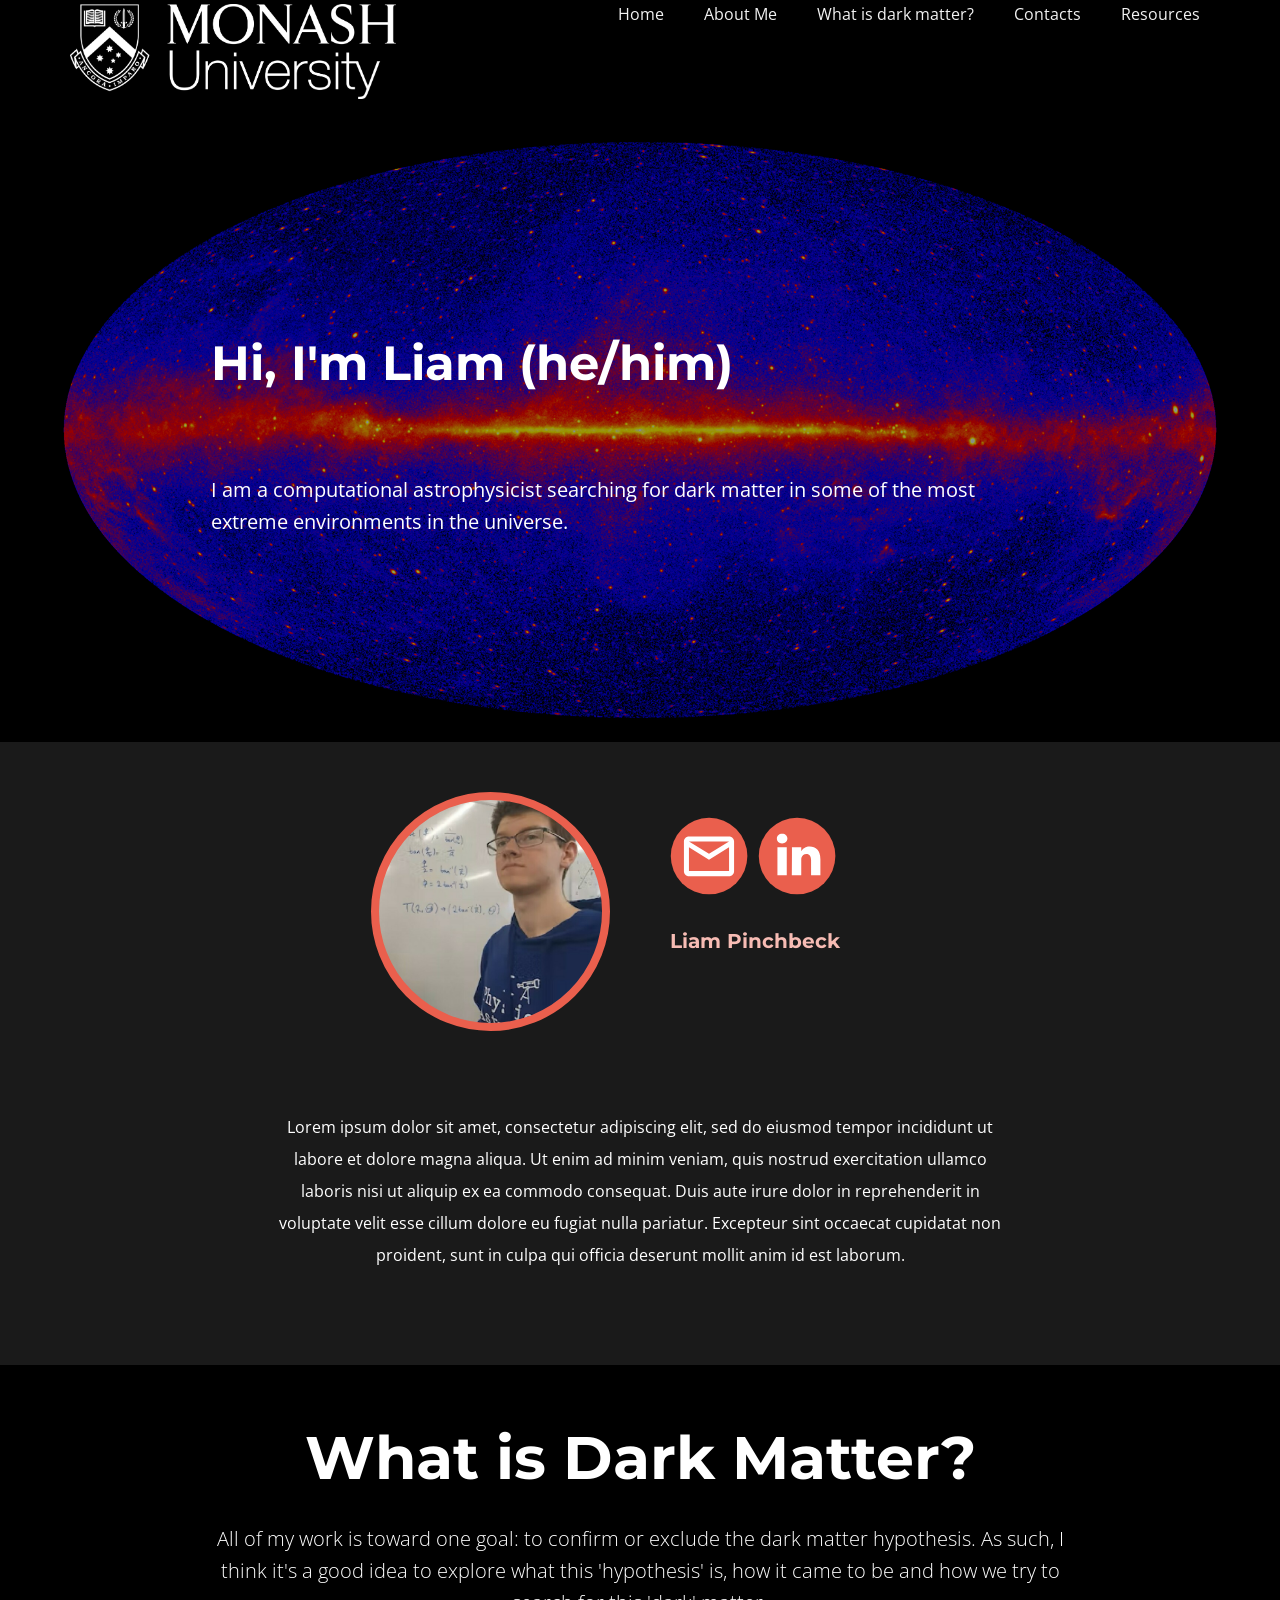
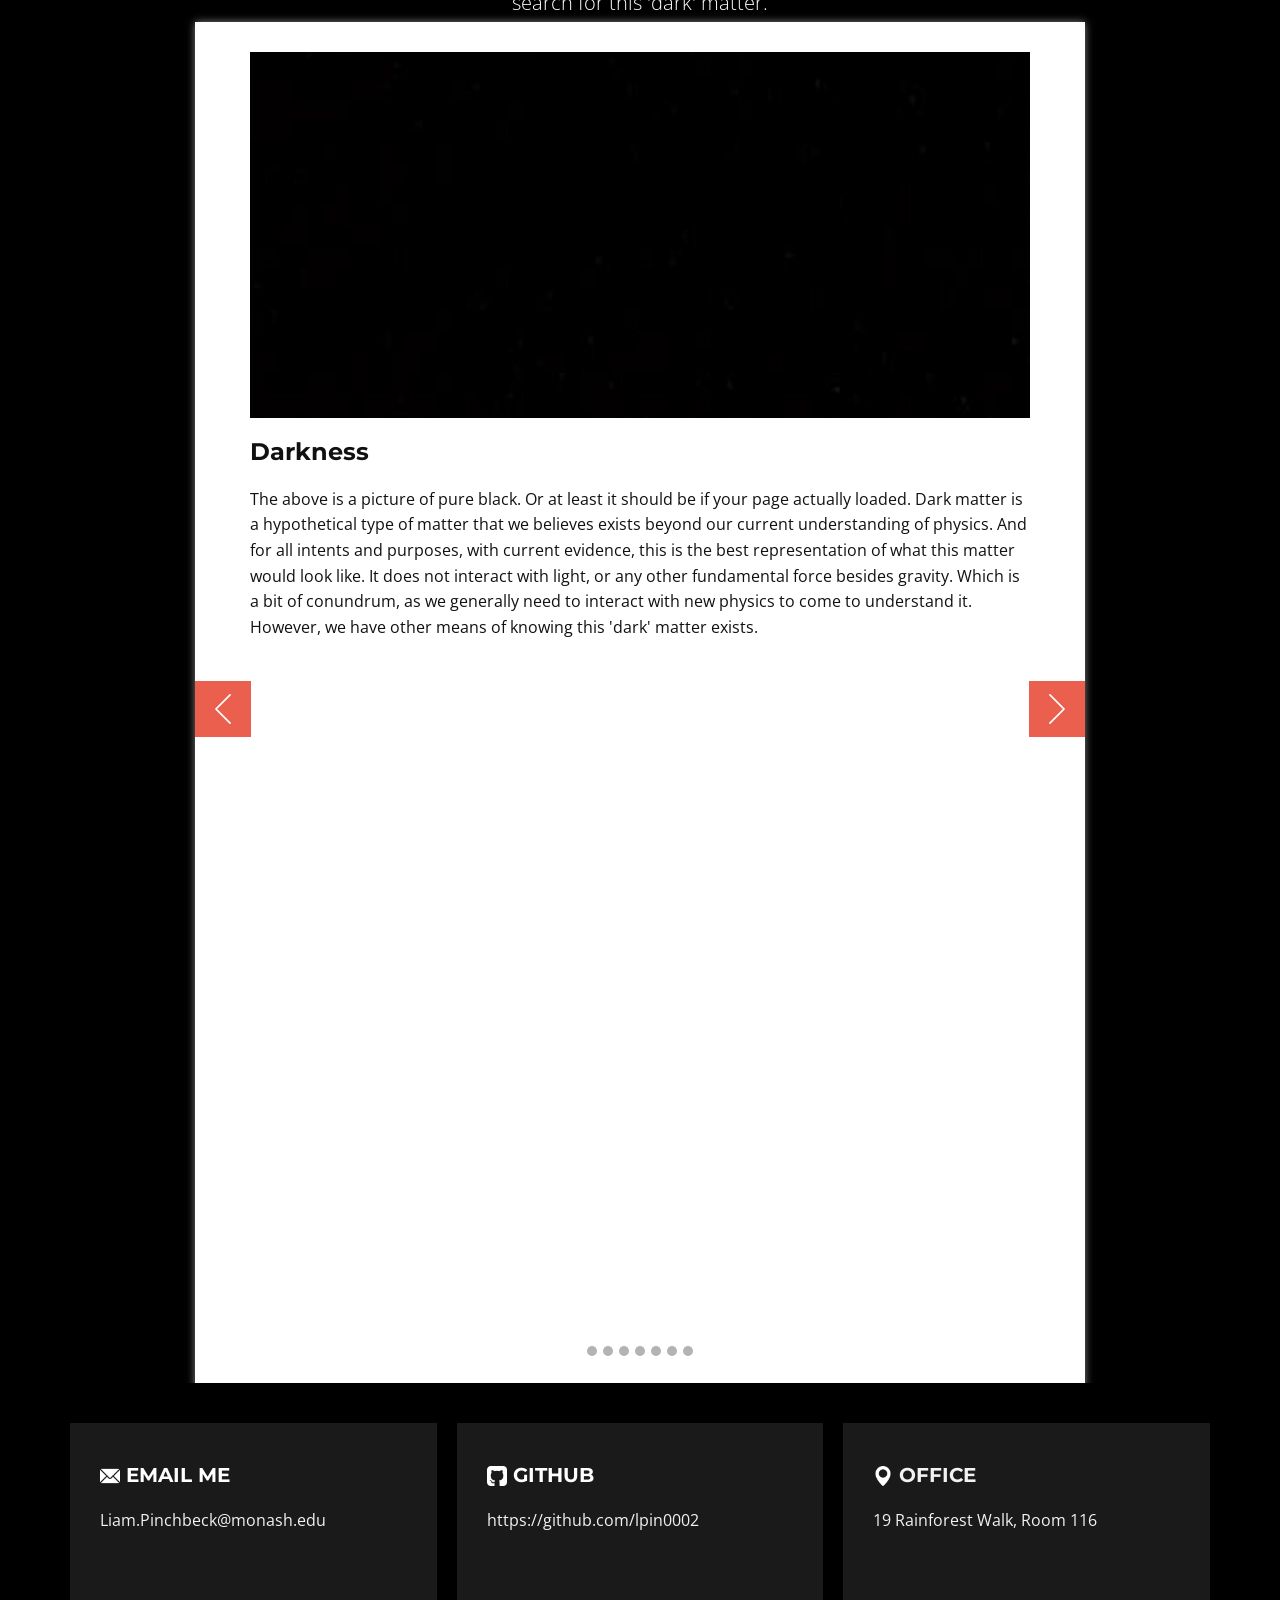
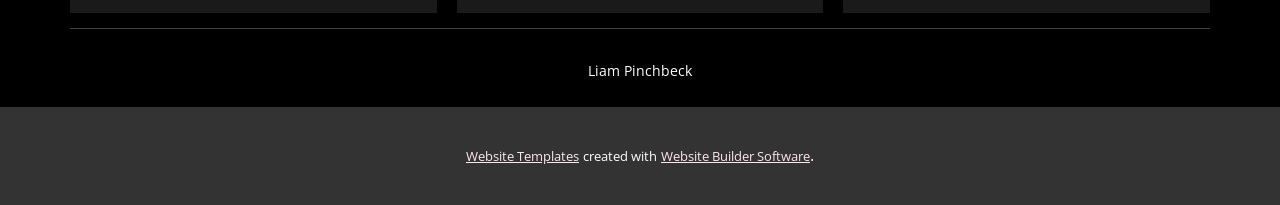
==== index.html @ 044c6318 "Another typo" ====
<!DOCTYPE html>
<html style="font-size: 16px;" lang="en"><head>
    <meta name="viewport" content="width=device-width, initial-scale=1.0">
    <meta charset="utf-8">
    <meta name="keywords" content="Hi, I&amp;apos;m Liam (he/him), What is Dark Matter?">
    <meta name="description" content="Landing page for Liam Pinchbeck's website">
    <title>home 1</title>
    <link rel="stylesheet" href="nicepage.css" media="screen">
<link rel="stylesheet" href="home-1.css" media="screen">
    <script class="u-script" type="text/javascript" src="jquery-1.9.1.min.js" defer=""></script>
    <script class="u-script" type="text/javascript" src="nicepage.js" defer=""></script>
    <meta name="generator" content="Nicepage 6.1.0, nicepage.com">
    <link id="u-theme-google-font" rel="stylesheet" href="https://fonts.googleapis.com/css?family=Montserrat:100,100i,200,200i,300,300i,400,400i,500,500i,600,600i,700,700i,800,800i,900,900i|Open+Sans:300,300i,400,400i,500,500i,600,600i,700,700i,800,800i">
    <link id="u-page-google-font" rel="stylesheet" href="https://fonts.googleapis.com/css?family=Montserrat:100,100i,200,200i,300,300i,400,400i,500,500i,600,600i,700,700i,800,800i,900,900i">
    
    
    
    
    
    
    <script type="application/ld+json">{
		"@context": "http://schema.org",
		"@type": "Organization",
		"name": "",
		"url": "/",
		"logo": "images/_Monash_White2lineYES.png"
}</script>
    <meta name="theme-color" content="#e70f6e">
    <meta property="og:title" content="home 1">
    <meta property="og:description" content="Landing page for Liam Pinchbeck's website">
    <meta property="og:type" content="website">
    <link rel="canonical" href="/">
  <meta data-intl-tel-input-cdn-path="intlTelInput/"></head>
  <body data-home-page="https://website6086346.nicepage.io/home-1.html?version=183bacad-6d4a-5299-cd44-8ba4cb7eb495" data-home-page-title="home 1" data-path-to-root="./" data-include-products="false" class="u-body u-palette-2-base u-xl-mode" data-lang="en"><header class="u-black u-clearfix u-header u-header" id="sec-9f37"><div class="u-clearfix u-sheet u-sheet-1">
        <a href="https://www.monash.edu" class="u-image u-logo u-image-1" data-image-width="4038" data-image-height="1171" title="Monash University" target="_blank">
          <img src="images/_Monash_White2lineYES.png" class="u-logo-image u-logo-image-1">
        </a>
        <nav class="u-menu u-menu-one-level u-offcanvas u-menu-1">
          <div class="menu-collapse" style="font-size: 1rem; letter-spacing: 0px;">
            <a class="u-button-style u-custom-left-right-menu-spacing u-custom-padding-bottom u-custom-top-bottom-menu-spacing u-nav-link u-text-active-palette-1-base u-text-hover-palette-2-base" href="#">
              <svg class="u-svg-link" viewBox="0 0 24 24"><use xlink:href="#menu-hamburger"></use></svg>
              <svg class="u-svg-content" version="1.1" id="menu-hamburger" viewBox="0 0 16 16" x="0px" y="0px" xmlns:xlink="http://www.w3.org/1999/xlink" xmlns="http://www.w3.org/2000/svg"><g><rect y="1" width="16" height="2"></rect><rect y="7" width="16" height="2"></rect><rect y="13" width="16" height="2"></rect>
</g></svg>
            </a>
          </div>
          <div class="u-custom-menu u-nav-container">
            <ul class="u-nav u-spacing-20 u-unstyled u-nav-1"><li class="u-nav-item"><a class="u-border-active-grey-30 u-border-hover-grey-30 u-button-style u-nav-link u-text-active-custom-color-1 u-text-grey-5 u-text-hover-custom-color-1" href="home-1.html" style="padding: 10px;">Home</a>
</li><li class="u-nav-item"><a class="u-border-active-grey-30 u-border-hover-grey-30 u-button-style u-nav-link u-text-active-custom-color-1 u-text-grey-5 u-text-hover-custom-color-1" href="home-1.html#carousel_7910" style="padding: 10px;">About Me</a>
</li><li class="u-nav-item"><a class="u-border-active-grey-30 u-border-hover-grey-30 u-button-style u-nav-link u-text-active-custom-color-1 u-text-grey-5 u-text-hover-custom-color-1" href="home-1.html#carousel_6a9b" style="padding: 10px;">What is dark matter?</a>
</li><li class="u-nav-item"><a class="u-border-active-grey-30 u-border-hover-grey-30 u-button-style u-nav-link u-text-active-custom-color-1 u-text-grey-5 u-text-hover-custom-color-1" href="home-1.html#carousel_6f94" style="padding: 10px;">Contacts</a>
</li><li class="u-nav-item"><a class="u-border-active-grey-30 u-border-hover-grey-30 u-button-style u-nav-link u-text-active-custom-color-1 u-text-grey-5 u-text-hover-custom-color-1" href="Resources.html" style="padding: 10px;">Resources</a>
</li></ul>
          </div>
          <div class="u-custom-menu u-nav-container-collapse">
            <div class="u-black u-container-style u-inner-container-layout u-opacity u-opacity-95 u-sidenav">
              <div class="u-inner-container-layout u-sidenav-overflow">
                <div class="u-menu-close"></div>
                <ul class="u-align-center u-nav u-popupmenu-items u-unstyled u-nav-2"><li class="u-nav-item"><a class="u-button-style u-nav-link" href="home-1.html">Home</a>
</li><li class="u-nav-item"><a class="u-button-style u-nav-link" href="home-1.html#carousel_7910">About Me</a>
</li><li class="u-nav-item"><a class="u-button-style u-nav-link" href="home-1.html#carousel_6a9b">What is dark matter?</a>
</li><li class="u-nav-item"><a class="u-button-style u-nav-link" href="home-1.html#carousel_6f94">Contacts</a>
</li><li class="u-nav-item"><a class="u-button-style u-nav-link" href="Resources.html">Resources</a>
</li></ul>
              </div>
            </div>
            <div class="u-black u-menu-overlay u-opacity u-opacity-70"></div>
          </div>
        </nav>
      </div></header>
    <section class="u-clearfix u-image u-shading u-section-1" id="carousel_a18a" data-image-width="2160" data-image-height="1080">
      <div class="u-clearfix u-sheet u-sheet-1">
        <h1 class="u-align-center u-text u-text-default u-text-1">Hi, I'm Liam (he/him)</h1>
        <p class="u-align-left u-large-text u-text u-text-variant u-text-2">I am a computational astrophysicist searching for dark matter in some of the most extreme environments in the universe. &nbsp;</p>
      </div>
    </section>
    <section class="u-align-center u-clearfix u-grey-90 u-section-2" id="carousel_7910">
      <div class="u-clearfix u-sheet u-sheet-1">
        <div class="data-layout-selected u-clearfix u-layout-wrap u-layout-wrap-1">
          <div class="u-layout">
            <div class="u-layout-row">
              <div class="u-container-style u-layout-cell u-size-30 u-layout-cell-1">
                <div class="u-container-layout u-valign-bottom u-container-layout-1">
                  <div class="u-border-8 u-border-palette-2-base u-expanded-width u-image u-image-circle u-preserve-proportions u-image-1" alt="" data-image-width="600" data-image-height="600">
                    <div class="u-preserve-proportions-child" style="padding-top: 100%;"></div>
                  </div>
                </div>
              </div>
              <div class="u-align-center-sm u-align-center-xs u-container-style u-layout-cell u-size-30 u-layout-cell-2">
                <div class="u-container-layout u-container-layout-2">
                  <div class="u-hover-feature u-social-icons u-spacing-10 u-social-icons-1">
                    <a class="u-social-url" target="_blank" data-type="Email" title="Email" href="mailto:Liam.Pinchbeck@monash.edu"><span class="u-icon u-social-email u-social-icon u-text-palette-2-base u-icon-1"><svg class="u-svg-link" preserveAspectRatio="xMidYMin slice" viewBox="0 0 112 112" style=""><use xlink:href="#svg-3123"></use></svg><svg class="u-svg-content" viewBox="0 0 112 112" x="0" y="0" id="svg-3123"><circle fill="currentColor" cx="56.1" cy="56.1" r="55"></circle><path id="path3864" fill="#FFFFFF" d="M27.2,28h57.6c4,0,7.2,3.2,7.2,7.2l0,0v42.7c0,3.9-3.2,7.2-7.2,7.2l0,0H27.2
	c-4,0-7.2-3.2-7.2-7.2V35.2C20,31.1,23.2,28,27.2,28 M56,52.9l28.8-17.8H27.2L56,52.9 M27.2,77.7h57.6V43.5L56,61.3L27.2,43.5V77.7z
	"></path></svg></span>
                    </a>
                    <a class="u-social-url" target="_blank" data-type="LinkedIn" title="LinkedIn" href="https://www.linkedin.com/in/liam-pinchbeck/?originalSubdomain=au"><span class="u-icon u-social-icon u-social-linkedin u-text-palette-2-base u-icon-2"><svg class="u-svg-link" preserveAspectRatio="xMidYMin slice" viewBox="0 0 112 112" style=""><use xlink:href="#svg-27e9"></use></svg><svg class="u-svg-content" viewBox="0 0 112 112" x="0" y="0" id="svg-27e9"><circle fill="currentColor" cx="56.1" cy="56.1" r="55"></circle><path fill="#FFFFFF" d="M41.3,83.7H27.9V43.4h13.4V83.7z M34.6,37.9L34.6,37.9c-4.6,0-7.5-3.1-7.5-7c0-4,3-7,7.6-7s7.4,3,7.5,7
      C42.2,34.8,39.2,37.9,34.6,37.9z M89.6,83.7H76.2V62.2c0-5.4-1.9-9.1-6.8-9.1c-3.7,0-5.9,2.5-6.9,4.9c-0.4,0.9-0.4,2.1-0.4,3.3v22.5
      H48.7c0,0,0.2-36.5,0-40.3h13.4v5.7c1.8-2.7,5-6.7,12.1-6.7c8.8,0,15.4,5.8,15.4,18.1V83.7z"></path></svg></span>
                    </a>
                  </div>
                  <h6 class="u-custom-font u-font-montserrat u-text u-text-default u-text-1">Liam Pinchbeck</h6>
                </div>
              </div>
            </div>
          </div>
        </div>
        <p class="u-text u-text-2"> Lorem ipsum dolor sit amet, consectetur adipiscing elit, sed do eiusmod tempor incididunt ut labore et dolore magna aliqua. Ut enim ad minim veniam, quis nostrud exercitation ullamco laboris nisi ut aliquip ex ea commodo consequat. Duis aute irure dolor in reprehenderit in voluptate velit esse cillum dolore eu fugiat nulla pariatur. Excepteur sint occaecat cupidatat non proident, sunt in culpa qui officia deserunt mollit anim id est laborum.<br>
        </p>
      </div>
      
    </section>
    <section class="u-align-center u-black u-clearfix u-section-3" id="carousel_6a9b">
      <div class="u-clearfix u-sheet u-sheet-1">
        <h2 class="u-text u-text-1">What is Dark Matter?</h2>
        <p class="u-text u-text-2">All of my work is toward one goal: to confirm or exclude the dark matter hypothesis. As such, I think it's a good idea to explore what this 'hypothesis' is, how it came to be and how we try to search for this 'dark' matter.</p>
        <div class="custom-expanded data-layout-selected u-clearfix u-gutter-30 u-layout-wrap u-layout-wrap-1">
          <div class="u-gutter-0 u-layout">
            <div class="u-layout-row">
              <div class="u-align-left u-container-style u-layout-cell u-size-60 u-layout-cell-1">
                <div class="u-container-layout u-container-layout-1">
                  <div id="carousel-0faf" data-interval="5000" data-u-ride="carousel" class="u-carousel u-expanded-width u-slider u-slider-1">
                    <ol class="u-absolute-hcenter u-carousel-indicators u-carousel-indicators-1">
                      <li data-u-target="#carousel-0faf" class="u-active u-grey-30 u-shape-circle" data-u-slide-to="0" style="width: 10px; height: 10px;"></li>
                      <li data-u-target="#carousel-0faf" class="u-grey-30 u-shape-circle" data-u-slide-to="1" style="width: 10px; height: 10px;"></li>
                      <li data-u-target="#carousel-0faf" class="u-grey-30 u-shape-circle" data-u-slide-to="2" style="width: 10px; height: 10px;"></li>
                      <li data-u-target="#carousel-0faf" class="u-grey-30 u-shape-circle" data-u-slide-to="3" style="width: 10px; height: 10px;"></li>
                      <li data-u-target="#carousel-0faf" class="u-grey-30 u-shape-circle" data-u-slide-to="4" style="width: 10px; height: 10px;"></li>
                      <li data-u-target="#carousel-0faf" class="u-grey-30 u-shape-circle" data-u-slide-to="5" style="width: 10px; height: 10px;"></li>
                      <li data-u-target="#carousel-0faf" class="u-grey-30 u-shape-circle" data-u-slide-to="6" style="width: 10px; height: 10px;"></li>
                    </ol>
                    <div class="u-carousel-inner" role="listbox">
                      <div class="u-active u-carousel-item u-container-style u-slide u-white u-carousel-item-1">
                        <div class="u-container-layout u-valign-top u-container-layout-2">
                          <img class="u-expanded-width u-image u-image-default u-image-1" src="images/960x0.jpg" alt="" data-image-width="960" data-image-height="540">
                          <h4 class="u-text u-text-default u-text-3">Darkness</h4>
                          <p class="u-text u-text-default u-text-4">The above is a picture of pure black. Or at least it should be if your page actually loaded. Dark matter is a hypothetical type of matter that we believes exists beyond our current understanding of physics. And for all intents and purposes, with current evidence, this is the best representation of what this matter would look like. It does not interact with light, or any other fundamental force besides gravity. Which is a bit of conundrum, as we generally need to interact with new physics to come to understand it. However, we have other means of knowing this 'dark' matter exists.</p>
                        </div>
                      </div>
                      <div class="u-align-left u-carousel-item u-container-style u-slide u-white u-carousel-item-2">
                        <div class="u-container-layout u-valign-bottom u-container-layout-3">
                          <img class="u-expanded-width u-image u-image-default u-image-2" src="images/Rotation_curve_of_spiral_galaxy_Messier_33_Triangulum.png" alt="" data-image-width="1920" data-image-height="1080">
                          <h4 class="u-text u-text-5">Strange Paths</h4>
                          <p class="u-text u-text-6">One of the first anomalous observations that lead us to believe in the dark matter hypothesis are those of&nbsp;<i> galaxy rotation curves</i> .&nbsp;<br>
                            <br>This is where you will need to help me out. Grab something like a string and attach it to a ball, rock, or whatever you want with good weight to it. (Alternatively, grab a friend!... literally). What I want you to do is to then start spinning it around. If you try to increase the speed of the thing you are spinning, the more force you have to exert (if you chose the friend option, please don't rip their arms out). Less force less velocity, you get it.&nbsp;<br>
                            <br>Orbits of planets or galaxies are much the same, with a little fine tuning. The more massive a galaxy is for example, the more of a gravitational pull it exerts on the objects surrounding it at certain distances away from its centre. We can then relate this back to the velocities of the objects orbiting.&nbsp;<br>
                            <br>If something is orbiting too slowly, it will fall into the centre, and too fast, it will escape the gravitational pull of the galaxy. Much like if you swung the object you chose to slowly it would simply drop and not spin well, or if you spun it fast enough to snap the connection between it and you (again, if you chose the friend option, this is something you shouldn't do . . . please).&nbsp;<br>
                            <br>We can estimate this force exerted by the galaxy by the light or energy it emits, allowing us to estimate its mass and through Newton's laws, the force exerted on the objects. For more info on this head on over to the Wikipedia page for the Tully-Fisher relation.<br>
                            <br>What is strange is that in many galaxies, or galaxy clusters, such as the M33 galaxy shown above, we see that objects are rotating faster than we would expect. And not only that, the further away you go, the faster they become.<br>
                            <br>This either means: 1. Our theory of gravity is wrong (hard, and complicated) or 2. There is some mass we aren't seeing (can be hard, but debatably simpler). The second option is taken as the first piece of evidence that lead to us down this dark matter rabbit hole.
                          </p>
                        </div>
                      </div>
                      <div class="u-align-left u-carousel-item u-container-style u-slide u-white u-carousel-item-3">
                        <div class="u-container-layout u-valign-top u-container-layout-4">
                          <img class="u-expanded-width u-image u-image-default u-image-3" src="images/The_Bullet_Cluster.jpg" alt="" data-image-width="3000" data-image-height="2168">
                          <h4 class="u-text u-text-7">Guns and Gravity</h4>
                          <p class="u-large-text u-text u-text-default u-text-variant u-text-8">Lorem ipsum dolor sit amet, consectetur adipiscing elit, sed do eiusmod tempor incididunt ut labore et dolore magna.</p>
                        </div>
                      </div>
                      <div class="u-align-left u-carousel-item u-container-style u-slide u-white u-carousel-item-4">
                        <div class="u-container-layout u-valign-top u-container-layout-5">
                          <img class="u-expanded-width u-image u-image-default u-image-4" src="images/Electromagnetic-Spectrum-1024x683.png" alt="" data-image-width="1024" data-image-height="683">
                          <h4 class="u-text u-text-9">Lights, cameras, active galactic nuclei</h4>
                          <p class="u-large-text u-text u-text-default u-text-variant u-text-10">Lorem ipsum dolor sit amet, consectetur adipiscing elit, sed do eiusmod tempor incididunt ut labore et dolore magna.</p>
                        </div>
                      </div>
                      <div class="u-carousel-item u-container-style u-slide u-white">
                        <div class="u-container-layout u-container-layout-6">
                          <img class="u-expanded-width u-image u-image-default u-image-5" src="images/ScreenShot2021-02-03at11.18.39PM.png" alt="" data-image-width="421" data-image-height="222">
                          <h4 class="u-text u-text-11">The time for coming together and exploding</h4>
                        </div>
                      </div>
                      <div class="u-carousel-item u-container-style u-slide u-white u-carousel-item-6">
                        <div class="u-container-layout u-container-layout-7">
                          <img class="custom-expanded u-image u-image-6" src="images/maxresdefault.jpg" data-image-width="1280" data-image-height="720">
                          <img class="u-image u-image-default u-image-7" src="images/Cherenkov-radiation.jpg" alt="" data-image-width="1024" data-image-height="795">
                          <h4 class="u-text u-text-12">Nuclear reactors and phony actors</h4>
                        </div>
                      </div>
                      <div class="u-carousel-item u-container-style u-slide u-white u-carousel-item-7">
                        <div class="u-container-layout u-container-layout-8">
                          <img class="u-expanded-width u-image u-image-default u-image-8" src="images/Fermi_144-month_Fermi_all-sky_hammer_2160x1080.png" alt="" data-image-width="2160" data-image-height="1080">
                          <h4 class="u-text u-text-13"> Decoding the Cosmic Light Show</h4>
                        </div>
                      </div>
                    </div>
                    <a class="u-absolute-vcenter u-carousel-control u-carousel-control-prev u-palette-2-base u-spacing-13 u-text-body-alt-color u-text-hover-white u-carousel-control-1" href="#carousel-0faf" role="button" data-u-slide="prev">
                      <span aria-hidden="true">
                        <svg viewBox="0 0 477.175 477.175"><path d="M145.188,238.575l215.5-215.5c5.3-5.3,5.3-13.8,0-19.1s-13.8-5.3-19.1,0l-225.1,225.1c-5.3,5.3-5.3,13.8,0,19.1l225.1,225
		c2.6,2.6,6.1,4,9.5,4s6.9-1.3,9.5-4c5.3-5.3,5.3-13.8,0-19.1L145.188,238.575z"></path></svg>
                      </span>
                      <span class="sr-only">
                        <svg viewBox="0 0 477.175 477.175"><path d="M145.188,238.575l215.5-215.5c5.3-5.3,5.3-13.8,0-19.1s-13.8-5.3-19.1,0l-225.1,225.1c-5.3,5.3-5.3,13.8,0,19.1l225.1,225
		c2.6,2.6,6.1,4,9.5,4s6.9-1.3,9.5-4c5.3-5.3,5.3-13.8,0-19.1L145.188,238.575z"></path></svg>
                      </span>
                    </a>
                    <a class="u-absolute-vcenter u-carousel-control u-carousel-control-next u-palette-2-base u-spacing-13 u-text-body-alt-color u-text-hover-white u-carousel-control-2" href="#carousel-0faf" role="button" data-u-slide="next">
                      <span aria-hidden="true">
                        <svg viewBox="0 0 477.175 477.175"><path d="M360.731,229.075l-225.1-225.1c-5.3-5.3-13.8-5.3-19.1,0s-5.3,13.8,0,19.1l215.5,215.5l-215.5,215.5
		c-5.3,5.3-5.3,13.8,0,19.1c2.6,2.6,6.1,4,9.5,4c3.4,0,6.9-1.3,9.5-4l225.1-225.1C365.931,242.875,365.931,234.275,360.731,229.075z"></path></svg>
                      </span>
                      <span class="sr-only">
                        <svg viewBox="0 0 477.175 477.175"><path d="M360.731,229.075l-225.1-225.1c-5.3-5.3-13.8-5.3-19.1,0s-5.3,13.8,0,19.1l215.5,215.5l-215.5,215.5
		c-5.3,5.3-5.3,13.8,0,19.1c2.6,2.6,6.1,4,9.5,4c3.4,0,6.9-1.3,9.5-4l225.1-225.1C365.931,242.875,365.931,234.275,360.731,229.075z"></path></svg>
                      </span>
                    </a>
                  </div>
                </div>
              </div>
            </div>
          </div>
        </div>
        <p class="u-text u-text-14">Images by <a href="https://www.freepik.com/photos/man" class="u-border-1 u-border-no-left u-border-no-right u-border-no-top u-border-white u-btn u-button-style u-none u-text-body-alt-color u-btn-1" target="_blank">Freepik</a>
        </p>
      </div>
    </section>
    <section class="u-black u-clearfix u-section-4" id="carousel_1f3b">
      <div class="u-list u-list-1">
        <div class="u-repeater u-repeater-1">
          <div class="u-align-left u-container-style u-grey-90 u-list-item u-repeater-item u-shape-rectangle u-list-item-1">
            <div class="u-container-layout u-similar-container u-container-layout-1">
              <h5 class="u-text u-text-1">
                <a class="u-active-none u-border-none u-btn u-button-link u-button-style u-hover-none u-none u-text-active-custom-color-2 u-text-hover-palette-2-base u-text-white u-btn-1" data-href="mailto:Liam.Pinchbeck@monash.edu"><span class="u-file-icon u-icon u-text-white"><img src="images/542689-de5251b7.png" alt=""></span>&nbsp;Email me
                </a>
              </h5>
              <p class="u-text u-text-grey-5 u-text-2">
                <a class="u-active-none u-border-none u-btn u-button-link u-button-style u-hover-none u-none u-text-active-custom-color-2 u-text-grey-5 u-text-hover-palette-2-base u-btn-2" data-href="mailto:Liam.Pinchbeck@monash.edu">Liam.Pinchbeck@monash.edu</a>
              </p>
            </div>
          </div>
          <div class="u-align-left u-container-style u-grey-90 u-list-item u-repeater-item u-shape-rectangle u-list-item-2">
            <div class="u-container-layout u-similar-container u-container-layout-2">
              <h5 class="u-text u-text-3">
                <a class="u-active-none u-border-none u-btn u-button-link u-button-style u-hover-none u-none u-text-active-custom-color-2 u-text-body-alt-color u-text-hover-palette-2-base u-btn-3" data-href="https://nicepage.com"><span class="u-file-icon u-icon u-text-white"><img src="images/25657-b94a0213.png" alt=""></span>&nbsp;GitHub
                </a>
              </h5>
              <p class="u-text u-text-grey-5 u-text-4">
                <a class="u-active-none u-border-none u-btn u-button-link u-button-style u-hover-none u-none u-text-active-custom-color-2 u-text-grey-5 u-text-hover-palette-2-base u-btn-4" data-href="https://github.com/lpin0002" data-target="_blank"> https://github.com/lpin0002</a>
              </p>
            </div>
          </div>
          <div class="u-align-left u-container-style u-grey-90 u-list-item u-repeater-item u-shape-rectangle u-list-item-3">
            <div class="u-container-layout u-similar-container u-container-layout-3">
              <h5 class="u-text u-text-5">
                <a class="u-active-none u-border-none u-btn u-button-link u-button-style u-hover-none u-none u-text-active-custom-color-2 u-text-grey-5 u-text-hover-palette-2-base u-btn-5" data-href="19 Rainforest Walk, Clayton VIC 3168" data-target="_blank"><span class="u-file-icon u-icon u-text-white"><img src="images/3179068-1a68b34a.png" alt=""></span>&nbsp;Office
                </a>
              </h5>
              <p class="u-text u-text-grey-5 u-text-6">
                <a class="u-active-none u-border-none u-btn u-button-link u-button-style u-hover-none u-none u-text-active-custom-color-2 u-text-grey-5 u-text-hover-palette-2-base u-btn-6" href="19 Rainforest Walk, Clayton VIC 3168" target="_blank">19 Rainforest Walk, Room 116</a>
              </p>
            </div>
          </div>
        </div>
      </div>
    </section>
    
    
    
    <footer class="u-black u-clearfix u-footer" id="sec-69dc"><div class="u-clearfix u-sheet u-sheet-1">
        <div class="u-align-left u-border-1 u-border-white u-expanded-width u-line u-line-horizontal u-opacity u-opacity-25 u-line-1"></div>
        <p class="u-align-center u-small-text u-text u-text-variant u-text-1">Liam Pinchbeck</p>
      </div></footer>
    <section class="u-backlink u-clearfix u-grey-80">
      <a class="u-link" href="https://nicepage.com/website-templates" target="_blank">
        <span>Website Templates</span>
      </a>
      <p class="u-text">
        <span>created with</span>
      </p>
      <a class="u-link" href="" target="_blank">
        <span>Website Builder Software</span>
      </a>. 
    </section><span style="height: 64px; width: 64px; margin-left: 0px; margin-right: auto; margin-top: 0px; background-image: none; right: 20px; bottom: 20px; padding: 15px;" class="u-back-to-top u-icon u-icon-circle u-opacity u-opacity-85 u-spacing-15 u-white" data-href="#">
        <svg class="u-svg-link" preserveAspectRatio="xMidYMin slice" viewBox="0 0 551.13 551.13"><use xmlns:xlink="http://www.w3.org/1999/xlink" xlink:href="#svg-1d98"></use></svg>
        <svg class="u-svg-content" enable-background="new 0 0 551.13 551.13" viewBox="0 0 551.13 551.13" xmlns="http://www.w3.org/2000/svg" id="svg-1d98"><path d="m275.565 189.451 223.897 223.897h51.668l-275.565-275.565-275.565 275.565h51.668z"></path></svg>
    </span>
  
</body></html>
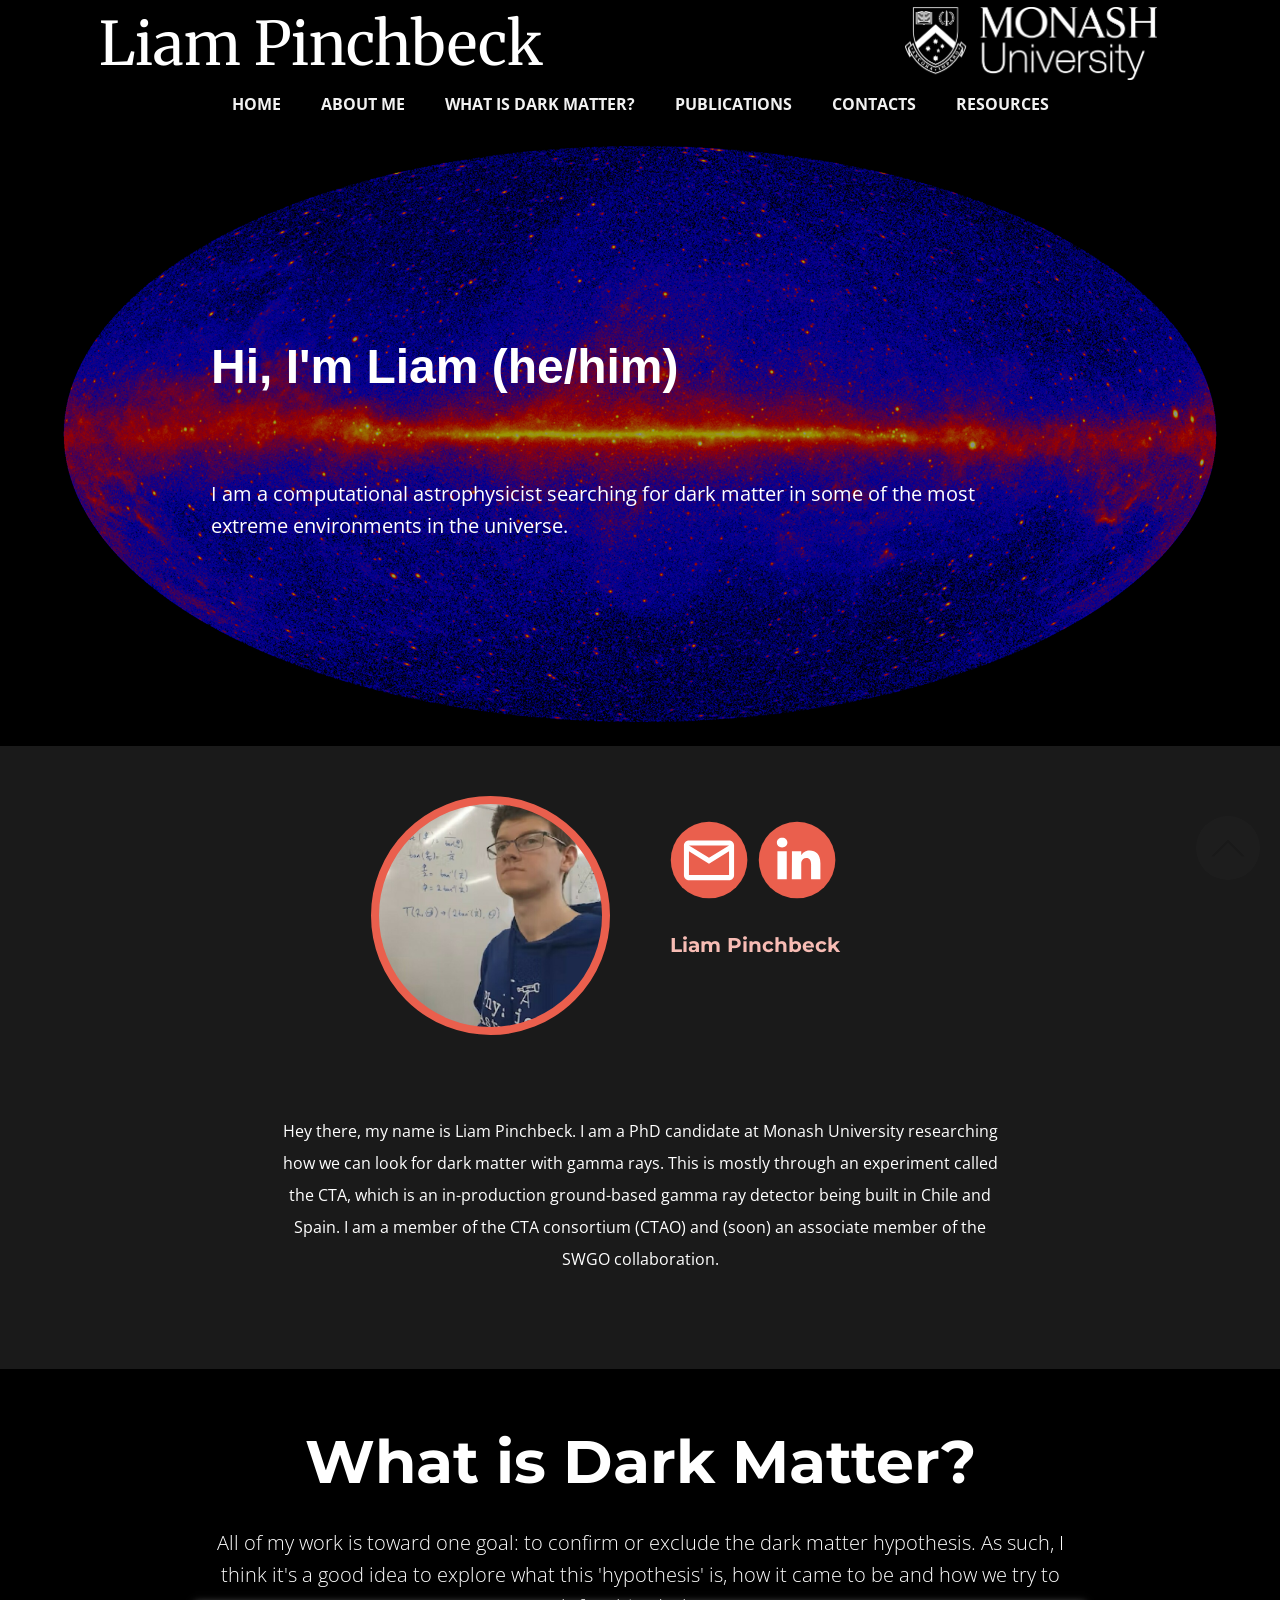
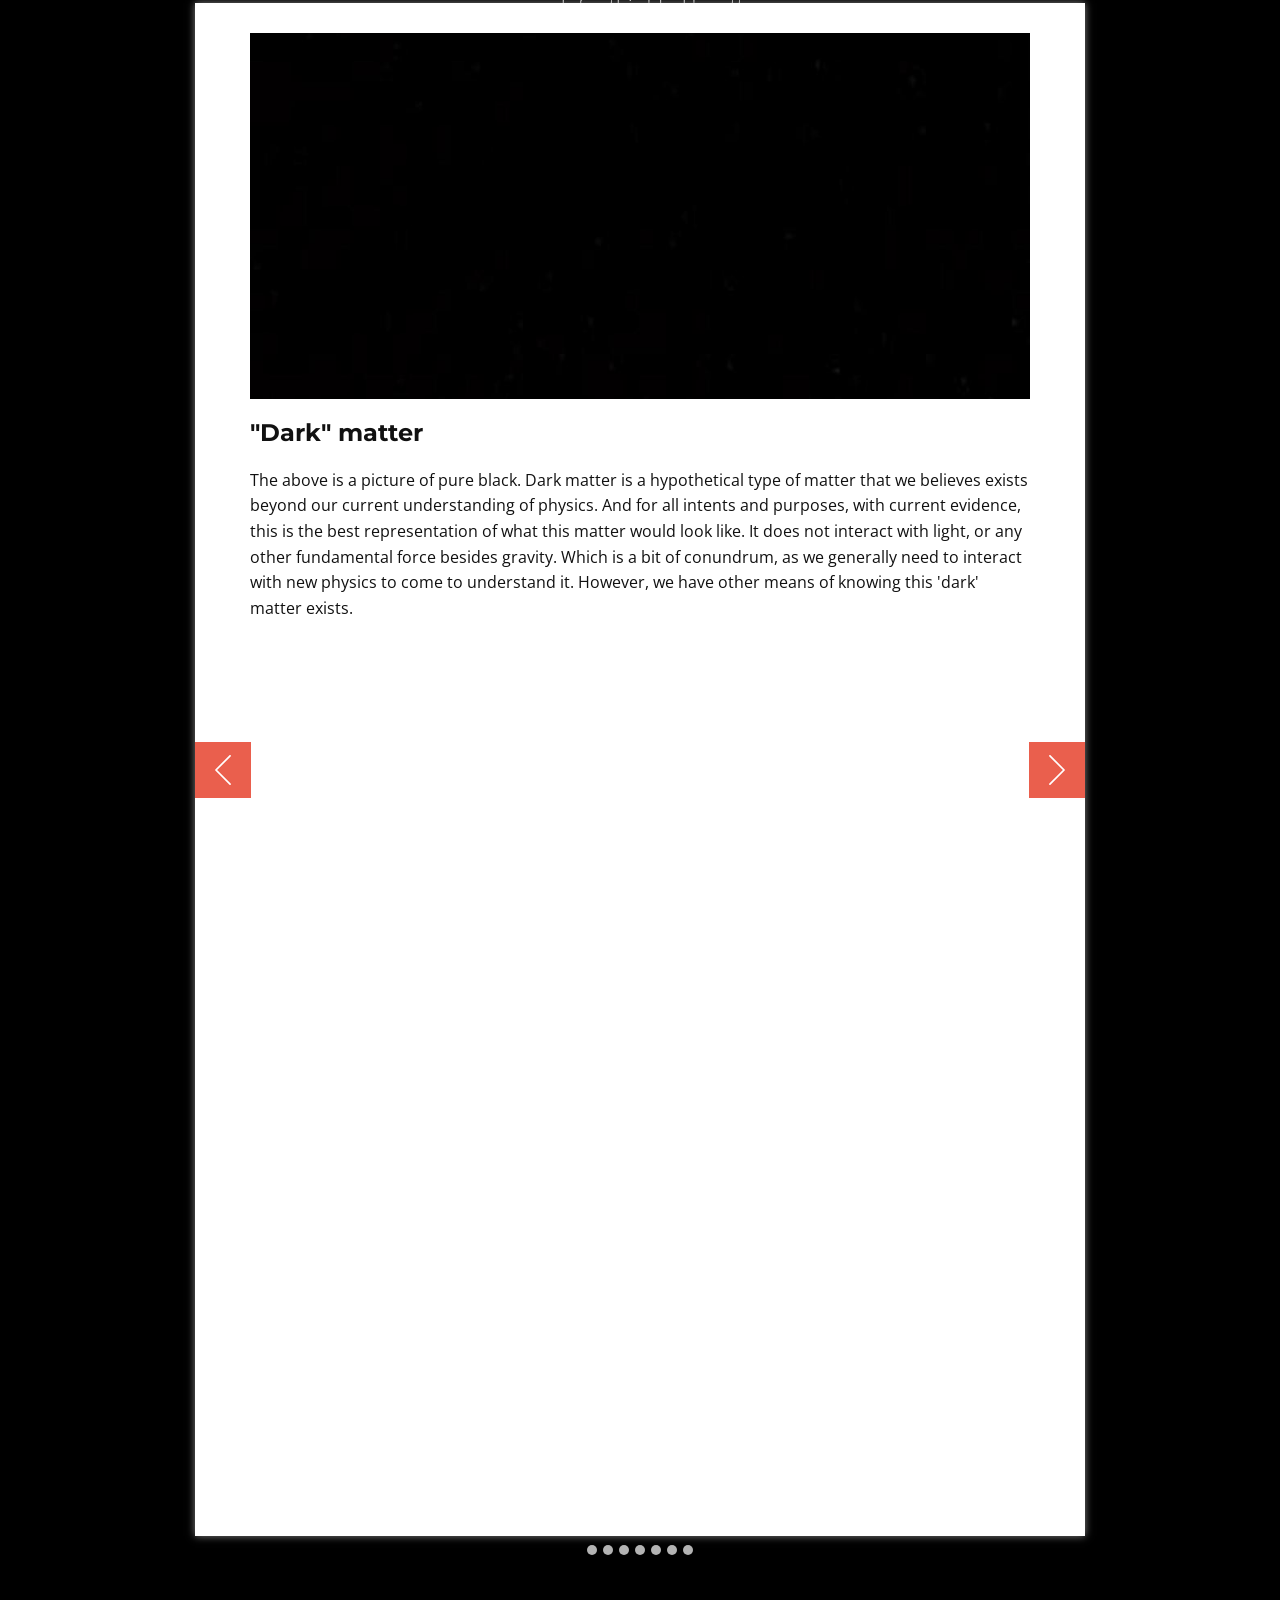
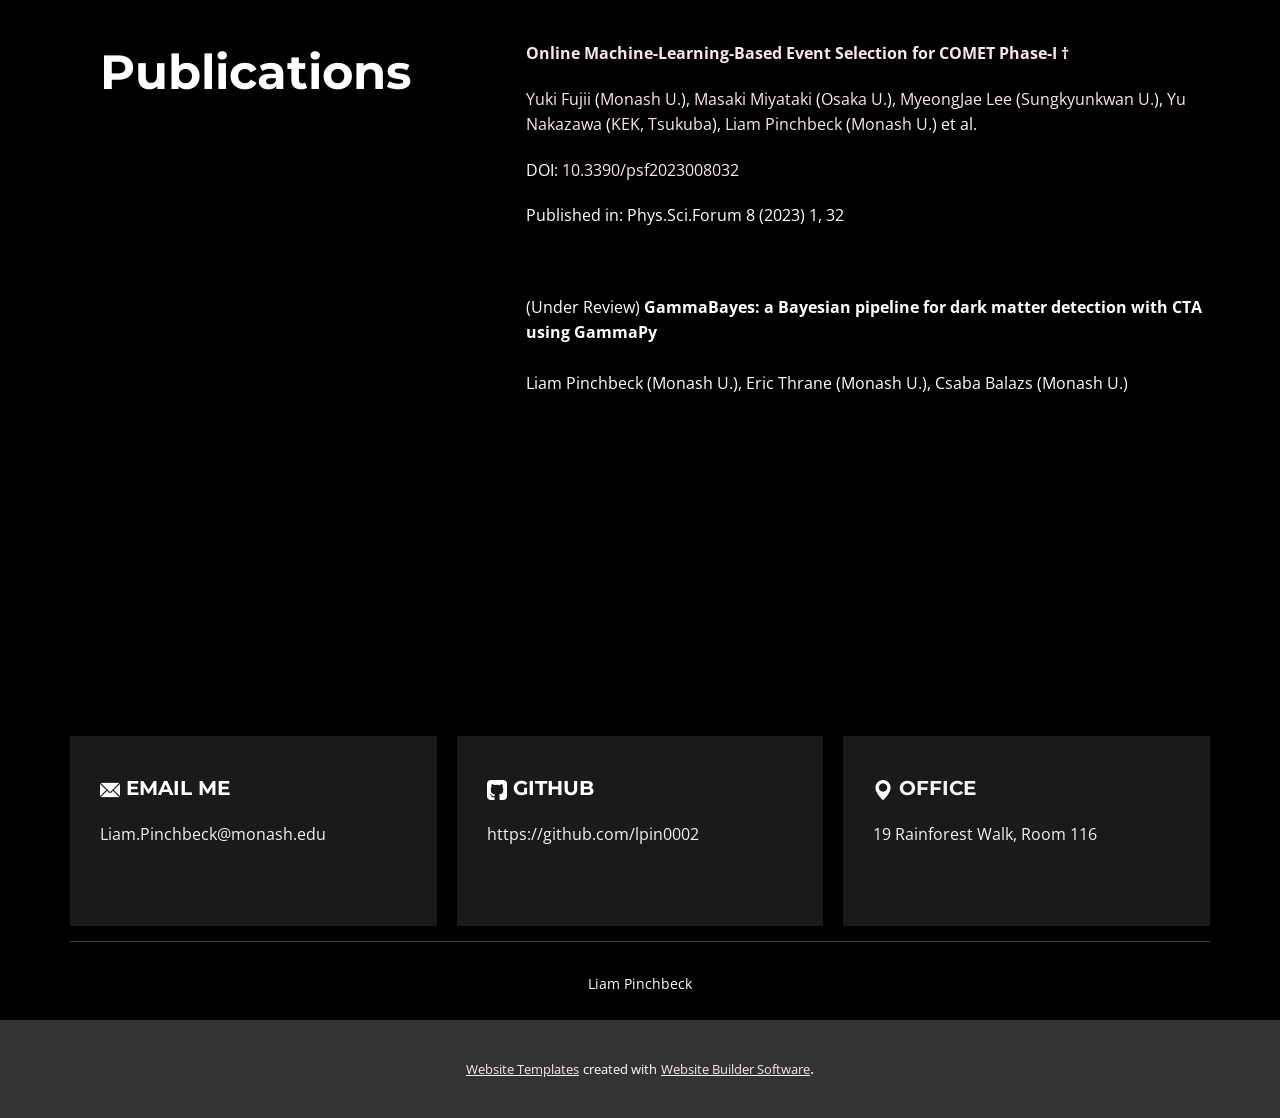
==== commit cc96daac: "Updated about section and added some text to the DM slides" ====
--- a/index.html
+++ b/index.html
@@ -9,9 +9,10 @@
 <link rel="stylesheet" href="home-1.css" media="screen">
     <script class="u-script" type="text/javascript" src="jquery-1.9.1.min.js" defer=""></script>
     <script class="u-script" type="text/javascript" src="nicepage.js" defer=""></script>
-    <meta name="generator" content="Nicepage 6.1.0, nicepage.com">
+    <meta name="generator" content="Nicepage 6.1.4, nicepage.com">
     <link id="u-theme-google-font" rel="stylesheet" href="https://fonts.googleapis.com/css?family=Montserrat:100,100i,200,200i,300,300i,400,400i,500,500i,600,600i,700,700i,800,800i,900,900i|Open+Sans:300,300i,400,400i,500,500i,600,600i,700,700i,800,800i">
-    <link id="u-page-google-font" rel="stylesheet" href="https://fonts.googleapis.com/css?family=Montserrat:100,100i,200,200i,300,300i,400,400i,500,500i,600,600i,700,700i,800,800i,900,900i">
+    <link id="u-page-google-font" rel="stylesheet" href="https://fonts.googleapis.com/css?family=Montserrat:100,100i,200,200i,300,300i,400,400i,500,500i,600,600i,700,700i,800,800i,900,900i|Merriweather:300,300i,400,400i,700,700i,900,900i">
+    
     
     
     
@@ -22,8 +23,7 @@
 		"@context": "http://schema.org",
 		"@type": "Organization",
 		"name": "",
-		"url": "/",
-		"logo": "images/_Monash_White2lineYES.png"
+		"url": "/"
 }</script>
     <meta name="theme-color" content="#e70f6e">
     <meta property="og:title" content="home 1">
@@ -31,45 +31,64 @@
     <meta property="og:type" content="website">
     <link rel="canonical" href="/">
   <meta data-intl-tel-input-cdn-path="intlTelInput/"></head>
-  <body data-home-page="https://website6086346.nicepage.io/home-1.html?version=183bacad-6d4a-5299-cd44-8ba4cb7eb495" data-home-page-title="home 1" data-path-to-root="./" data-include-products="false" class="u-body u-palette-2-base u-xl-mode" data-lang="en"><header class="u-black u-clearfix u-header u-header" id="sec-9f37"><div class="u-clearfix u-sheet u-sheet-1">
-        <a href="https://www.monash.edu" class="u-image u-logo u-image-1" data-image-width="4038" data-image-height="1171" title="Monash University" target="_blank">
-          <img src="images/_Monash_White2lineYES.png" class="u-logo-image u-logo-image-1">
-        </a>
-        <nav class="u-menu u-menu-one-level u-offcanvas u-menu-1">
-          <div class="menu-collapse" style="font-size: 1rem; letter-spacing: 0px;">
-            <a class="u-button-style u-custom-left-right-menu-spacing u-custom-padding-bottom u-custom-top-bottom-menu-spacing u-nav-link u-text-active-palette-1-base u-text-hover-palette-2-base" href="#">
-              <svg class="u-svg-link" viewBox="0 0 24 24"><use xlink:href="#menu-hamburger"></use></svg>
-              <svg class="u-svg-content" version="1.1" id="menu-hamburger" viewBox="0 0 16 16" x="0px" y="0px" xmlns:xlink="http://www.w3.org/1999/xlink" xmlns="http://www.w3.org/2000/svg"><g><rect y="1" width="16" height="2"></rect><rect y="7" width="16" height="2"></rect><rect y="13" width="16" height="2"></rect>
+  <body data-home-page="https://website6086346.nicepage.io/home-1.html?version=62395bbb-c1e2-9125-f0d6-9815f93045e1" data-home-page-title="home 1" data-path-to-root="./" data-include-products="false" class="u-body u-palette-2-base u-xl-mode" data-lang="en"><header class=" u-clearfix u-header u-section-row-container" id="sec-9f37"><div class="u-section-rows">
+        <div class="u-black u-section-row u-section-row-1" id="sec-71fa">
+          <div class="u-clearfix u-sheet u-sheet-1">
+            <img class="u-image u-image-contain u-image-default u-image-1" src="images/_Monash_White2lineYES.png" alt="" data-image-width="4038" data-image-height="1171">
+            <p class="u-custom-font u-font-merriweather u-text u-text-1">Liam Pinchbeck</p>
+          </div>
+          
+          
+          
+          
+          
+        </div>
+        <div class="u-black u-section-row u-section-row-2" id="sec-13b1">
+          <div class="u-clearfix u-sheet u-sheet-2">
+            <nav class="u-menu u-menu-one-level u-offcanvas u-menu-1">
+              <div class="menu-collapse" style="font-size: 1rem; letter-spacing: 0px; font-weight: 700; text-transform: uppercase;">
+                <a class="u-button-style u-custom-active-border-color u-custom-border u-custom-border-color u-custom-borders u-custom-hover-border-color u-custom-left-right-menu-spacing u-custom-text-active-color u-custom-text-color u-custom-text-hover-color u-custom-top-bottom-menu-spacing u-nav-link" href="#">
+                  <svg class="u-svg-link" viewBox="0 0 24 24"><use xlink:href="#menu-hamburger"></use></svg>
+                  <svg class="u-svg-content" version="1.1" id="menu-hamburger" viewBox="0 0 16 16" x="0px" y="0px" xmlns:xlink="http://www.w3.org/1999/xlink" xmlns="http://www.w3.org/2000/svg"><g><rect y="1" width="16" height="2"></rect><rect y="7" width="16" height="2"></rect><rect y="13" width="16" height="2"></rect>
 </g></svg>
-            </a>
-          </div>
-          <div class="u-custom-menu u-nav-container">
-            <ul class="u-nav u-spacing-20 u-unstyled u-nav-1"><li class="u-nav-item"><a class="u-border-active-grey-30 u-border-hover-grey-30 u-button-style u-nav-link u-text-active-custom-color-1 u-text-grey-5 u-text-hover-custom-color-1" href="home-1.html" style="padding: 10px;">Home</a>
+                </a>
+              </div>
+              <div class="u-custom-menu u-nav-container">
+                <ul class="u-nav u-spacing-20 u-unstyled u-nav-1"><li class="u-nav-item"><a class="u-border-active-grey-30 u-border-hover-grey-30 u-button-style u-nav-link u-text-active-custom-color-1 u-text-grey-5 u-text-hover-custom-color-1" href="home-1.html" style="padding: 10px;">Home</a>
 </li><li class="u-nav-item"><a class="u-border-active-grey-30 u-border-hover-grey-30 u-button-style u-nav-link u-text-active-custom-color-1 u-text-grey-5 u-text-hover-custom-color-1" href="home-1.html#carousel_7910" style="padding: 10px;">About Me</a>
 </li><li class="u-nav-item"><a class="u-border-active-grey-30 u-border-hover-grey-30 u-button-style u-nav-link u-text-active-custom-color-1 u-text-grey-5 u-text-hover-custom-color-1" href="home-1.html#carousel_6a9b" style="padding: 10px;">What is dark matter?</a>
-</li><li class="u-nav-item"><a class="u-border-active-grey-30 u-border-hover-grey-30 u-button-style u-nav-link u-text-active-custom-color-1 u-text-grey-5 u-text-hover-custom-color-1" href="home-1.html#carousel_6f94" style="padding: 10px;">Contacts</a>
+</li><li class="u-nav-item"><a class="u-border-active-grey-30 u-border-hover-grey-30 u-button-style u-nav-link u-text-active-custom-color-1 u-text-grey-5 u-text-hover-custom-color-1" href="home-1.html#sec-739d" style="padding: 10px;">Publications</a>
+</li><li class="u-nav-item"><a class="u-border-active-grey-30 u-border-hover-grey-30 u-button-style u-nav-link u-text-active-custom-color-1 u-text-grey-5 u-text-hover-custom-color-1" href="home-1.html#carousel-0faf" style="padding: 10px;">Contacts</a>
 </li><li class="u-nav-item"><a class="u-border-active-grey-30 u-border-hover-grey-30 u-button-style u-nav-link u-text-active-custom-color-1 u-text-grey-5 u-text-hover-custom-color-1" href="Resources.html" style="padding: 10px;">Resources</a>
 </li></ul>
-          </div>
-          <div class="u-custom-menu u-nav-container-collapse">
-            <div class="u-black u-container-style u-inner-container-layout u-opacity u-opacity-95 u-sidenav">
-              <div class="u-inner-container-layout u-sidenav-overflow">
-                <div class="u-menu-close"></div>
-                <ul class="u-align-center u-nav u-popupmenu-items u-unstyled u-nav-2"><li class="u-nav-item"><a class="u-button-style u-nav-link" href="home-1.html">Home</a>
+              </div>
+              <div class="u-custom-menu u-nav-container-collapse">
+                <div class="u-black u-container-style u-inner-container-layout u-opacity u-opacity-95 u-sidenav">
+                  <div class="u-inner-container-layout u-sidenav-overflow">
+                    <div class="u-menu-close"></div>
+                    <ul class="u-align-center u-nav u-popupmenu-items u-unstyled u-nav-2"><li class="u-nav-item"><a class="u-button-style u-nav-link" href="home-1.html">Home</a>
 </li><li class="u-nav-item"><a class="u-button-style u-nav-link" href="home-1.html#carousel_7910">About Me</a>
 </li><li class="u-nav-item"><a class="u-button-style u-nav-link" href="home-1.html#carousel_6a9b">What is dark matter?</a>
-</li><li class="u-nav-item"><a class="u-button-style u-nav-link" href="home-1.html#carousel_6f94">Contacts</a>
+</li><li class="u-nav-item"><a class="u-button-style u-nav-link" href="home-1.html#sec-739d">Publications</a>
+</li><li class="u-nav-item"><a class="u-button-style u-nav-link" href="home-1.html#carousel-0faf">Contacts</a>
 </li><li class="u-nav-item"><a class="u-button-style u-nav-link" href="Resources.html">Resources</a>
 </li></ul>
-              </div>
-            </div>
-            <div class="u-black u-menu-overlay u-opacity u-opacity-70"></div>
-          </div>
-        </nav>
+                  </div>
+                </div>
+                <div class="u-black u-menu-overlay u-opacity u-opacity-70"></div>
+              </div>
+            </nav>
+          </div>
+          
+          
+          
+          
+          
+        </div>
       </div></header>
     <section class="u-clearfix u-image u-shading u-section-1" id="carousel_a18a" data-image-width="2160" data-image-height="1080">
       <div class="u-clearfix u-sheet u-sheet-1">
-        <h1 class="u-align-center u-text u-text-default u-text-1">Hi, I'm Liam (he/him)</h1>
+        <h1 class="u-align-center u-custom-font u-font-arial u-text u-text-default u-text-1">Hi, I'm Liam (he/him)</h1>
         <p class="u-align-left u-large-text u-text u-text-variant u-text-2">I am a computational astrophysicist searching for dark matter in some of the most extreme environments in the universe. &nbsp;</p>
       </div>
     </section>
@@ -103,7 +122,7 @@
             </div>
           </div>
         </div>
-        <p class="u-text u-text-2"> Lorem ipsum dolor sit amet, consectetur adipiscing elit, sed do eiusmod tempor incididunt ut labore et dolore magna aliqua. Ut enim ad minim veniam, quis nostrud exercitation ullamco laboris nisi ut aliquip ex ea commodo consequat. Duis aute irure dolor in reprehenderit in voluptate velit esse cillum dolore eu fugiat nulla pariatur. Excepteur sint occaecat cupidatat non proident, sunt in culpa qui officia deserunt mollit anim id est laborum.<br>
+        <p class="u-text u-text-2">Hey there, my name is Liam Pinchbeck. I am a PhD candidate at Monash University researching how we can look for dark matter with gamma rays. This is mostly through an experiment called the CTA, which is an in-production ground-based gamma ray detector being built in Chile and Spain. I am a member of the CTA consortium (CTAO) and (soon) an associate member of the SWGO collaboration.<br>
         </p>
       </div>
       
@@ -116,104 +135,145 @@
           <div class="u-gutter-0 u-layout">
             <div class="u-layout-row">
               <div class="u-align-left u-container-style u-layout-cell u-size-60 u-layout-cell-1">
+                <div class="u-container-layout u-container-layout-1"></div>
+              </div>
+            </div>
+          </div>
+        </div>
+        <div id="carousel-e1c2" data-interval="5000" data-u-ride="carousel" class="custom-expanded u-carousel u-slider u-slider-1">
+          <ol class="u-absolute-hcenter u-carousel-indicators u-carousel-indicators-1">
+            <li data-u-target="#carousel-e1c2" class="u-active u-grey-30 u-shape-circle" data-u-slide-to="0" style="width: 10px; height: 10px;"></li>
+            <li data-u-target="#carousel-e1c2" class="u-grey-30 u-shape-circle" data-u-slide-to="1" style="width: 10px; height: 10px;"></li>
+            <li data-u-target="#carousel-e1c2" class="u-grey-30 u-shape-circle" data-u-slide-to="2" style="width: 10px; height: 10px;"></li>
+            <li data-u-target="#carousel-e1c2" class="u-grey-30 u-shape-circle" data-u-slide-to="3" style="width: 10px; height: 10px;"></li>
+            <li data-u-target="#carousel-e1c2" class="u-grey-30 u-shape-circle" data-u-slide-to="4" style="width: 10px; height: 10px;"></li>
+            <li data-u-target="#carousel-e1c2" class="u-grey-30 u-shape-circle" data-u-slide-to="5" style="width: 10px; height: 10px;"></li>
+            <li data-u-target="#carousel-e1c2" class="u-grey-30 u-shape-circle" data-u-slide-to="6" style="width: 10px; height: 10px;"></li>
+          </ol>
+          <div class="u-carousel-inner" role="listbox">
+            <div class="u-active u-carousel-item u-container-style u-slide u-white u-carousel-item-1">
+              <div class="u-container-layout u-valign-top u-container-layout-2">
+                <img class="u-expanded-width u-image u-image-default u-image-1" src="images/960x0.jpg" alt="" data-image-width="960" data-image-height="540">
+                <h4 class="u-text u-text-3">"Dark" matter</h4>
+                <p class="u-text u-text-default u-text-4">The above is a picture of pure black. Dark matter is a hypothetical type of matter that we believes exists beyond our current understanding of physics. And for all intents and purposes, with current evidence, this is the best representation of what this matter would look like. It does not interact with light, or any other fundamental force besides gravity. Which is a bit of conundrum, as we generally need to interact with new physics to come to understand it. However, we have other means of knowing this 'dark' matter exists.</p>
+              </div>
+            </div>
+            <div class="u-align-left u-carousel-item u-container-style u-slide u-white u-carousel-item-2">
+              <div class="u-container-layout u-container-layout-3">
+                <img class="u-expanded-width u-image u-image-default u-image-2" src="images/Rotation_curve_of_spiral_galaxy_Messier_33_Triangulum.png" alt="" data-image-width="1920" data-image-height="1080">
+                <h4 class="u-text u-text-5">Strange Paths</h4>
+                <p class="u-text u-text-6">One of the first anomalous observations that lead us to believe in the dark matter hypothesis are those of&nbsp;<i> galaxy rotation curves</i> .&nbsp;<br>
+                  <br>This is where you will need to help me out. Grab something like a string and attach it to a ball, rock, or whatever you want with good weight to it. (Alternatively, grab a friend!... literally). What I want you to do is to then start spinning it around. If you try to increase the speed of the thing you are spinning, the more force you have to exert (if you chose the friend option, please don't rip their arms out). Less force less velocity, you get it.&nbsp;<br>
+                  <br>Orbits of planets or galaxies are much the same, with a little fine tuning. The more massive a galaxy is for example, the more of a gravitational pull it exerts on the objects surrounding it at certain distances away from its centre. We can then relate this back to the velocities of the objects orbiting.&nbsp;<br>
+                  <br>If something is orbiting too slowly, it will fall into the centre, and too fast, it will escape the gravitational pull of the galaxy. Much like if you swung the object you chose to slowly it would simply drop and not spin well, or if you spun it fast enough to snap the connection between it and you (again, if you chose the friend option, this is something you shouldn't do . . . please).&nbsp;<br>
+                  <br>We can estimate this force exerted by the galaxy by the light or energy it emits, allowing us to estimate its mass and through Newton's laws, the force exerted on the objects. For more info on this, head on over to the Wikipedia page for the Tully-Fisher relation.<br>
+                  <br>What is strange is that in many galaxies, or galaxy clusters, such as the M33 galaxy shown above, we see that objects are rotating faster than we would expect. And not only that, the further away you go, the faster they become.<br>
+                  <br>This either means: 1. Our theory of gravity is wrong (hard, and complicated) or 2. There is some mass we aren't seeing (can be hard, but debatably simpler). The second option is taken as the first piece of evidence towards the dark matter hypothesis.
+                </p>
+              </div>
+            </div>
+            <div class="u-align-left u-carousel-item u-container-style u-slide u-white u-carousel-item-3">
+              <div class="u-container-layout u-valign-top u-container-layout-4">
+                <img class="u-expanded-width u-image u-image-default u-image-3" src="images/The_Bullet_Cluster.jpg" alt="" data-image-width="3000" data-image-height="2168">
+                <h4 class="u-text u-text-7">Guns and Gravity</h4>
+                <p class="u-large-text u-text u-text-default u-text-variant u-text-8">The piece of evidence that convinced me was that of the Bullet Cluster shown above. The Bullet Cluster is actually a pair of colliding galaxies clusters. The red shading represents hot gas, or normal matter, which we know through observations of X-rays. However, through gravitational lensing we know that there are separate areas, shaded in blue, that have mass, but cannot be normal matter. This is because it is not luminous (not observations of light) and the different areas exhibit different behaviours through their mass distributions.&nbsp;<br>
+                  <br>One can see that the red shading vaguely looks like two collections of hot has have collided (the name 'bullet' comes from the right area that vaguely looks like a bullet). With the mass distributions flattened slightly or visibly not spherical like we expect most stable gas distributions.<br>
+                  <br>The blue shading does not exhibit this behaviour. If you have another look at the blue shaded areas again you can actually see that they approximately circular. Almost like the mass distributions phased through each other. The overall mass of these areas and this behaviour lead us to believe that the blue areas are made of dark matter. As I talked about before, dark matter's main behaviour is that it doesn't interact with normal matter beyond gravitational effects, so the dark matter can't 'hit' the normal matter. This behaviour would manifest as shown in the above figure.&nbsp;<br>
+                  <br>The second possibility for the strange galaxy rotation observations from the previous slide, of modified gravity, has a much harder time trying to explain these observations. So hard, that most people simply call Occam's razor and no longer consider it (like me).
+                </p>
+              </div>
+            </div>
+            <div class="u-align-left u-carousel-item u-container-style u-slide u-white u-carousel-item-4">
+              <div class="u-container-layout u-valign-top u-container-layout-5">
+                <img class="u-expanded-width u-image u-image-default u-image-4" src="images/Electromagnetic-Spectrum-1024x683.png" alt="" data-image-width="1024" data-image-height="683">
+                <h4 class="u-text u-text-9">Lights, cameras, active galactic nuclei</h4>
+                <p class="u-large-text u-text u-text-default u-text-variant u-text-10">Lorem ipsum dolor sit amet, consectetur adipiscing elit, sed do eiusmod tempor incididunt ut labore et dolore magna.</p>
+              </div>
+            </div>
+            <div class="u-carousel-item u-container-style u-slide u-white">
+              <div class="u-container-layout u-container-layout-6">
+                <img class="u-expanded-width u-image u-image-default u-image-5" src="images/ScreenShot2021-02-03at11.18.39PM.png" alt="" data-image-width="421" data-image-height="222">
+                <h4 class="u-text u-text-11">The time for coming together and exploding</h4>
+              </div>
+            </div>
+            <div class="u-carousel-item u-container-style u-slide u-white u-carousel-item-6">
+              <div class="u-container-layout u-container-layout-7">
+                <img class="custom-expanded u-image u-image-6" src="images/maxresdefault.jpg" data-image-width="1280" data-image-height="720">
+                <img class="u-image u-image-default u-image-7" src="images/Cherenkov-radiation.jpg" alt="" data-image-width="1024" data-image-height="795">
+                <h4 class="u-text u-text-12">Nuclear reactors and phony actors</h4>
+              </div>
+            </div>
+            <div class="u-carousel-item u-container-style u-slide u-white u-carousel-item-7">
+              <div class="u-container-layout u-container-layout-8">
+                <img class="u-expanded-width u-image u-image-default u-image-8" src="images/Fermi_144-month_Fermi_all-sky_hammer_2160x1080.png" alt="" data-image-width="2160" data-image-height="1080">
+                <h4 class="u-text u-text-13"> Decoding the Cosmic Light Show</h4>
+              </div>
+            </div>
+          </div>
+          <a class="u-absolute-vcenter u-carousel-control u-carousel-control-prev u-palette-2-base u-spacing-13 u-text-body-alt-color u-text-hover-white u-carousel-control-1" href="#carousel-e1c2" role="button" data-u-slide="prev">
+            <span aria-hidden="true">
+              <svg viewBox="0 0 477.175 477.175"><path d="M145.188,238.575l215.5-215.5c5.3-5.3,5.3-13.8,0-19.1s-13.8-5.3-19.1,0l-225.1,225.1c-5.3,5.3-5.3,13.8,0,19.1l225.1,225
+		c2.6,2.6,6.1,4,9.5,4s6.9-1.3,9.5-4c5.3-5.3,5.3-13.8,0-19.1L145.188,238.575z"></path></svg>
+            </span>
+            <span class="sr-only">
+              <svg viewBox="0 0 477.175 477.175"><path d="M145.188,238.575l215.5-215.5c5.3-5.3,5.3-13.8,0-19.1s-13.8-5.3-19.1,0l-225.1,225.1c-5.3,5.3-5.3,13.8,0,19.1l225.1,225
+		c2.6,2.6,6.1,4,9.5,4s6.9-1.3,9.5-4c5.3-5.3,5.3-13.8,0-19.1L145.188,238.575z"></path></svg>
+            </span>
+          </a>
+          <a class="u-absolute-vcenter u-carousel-control u-carousel-control-next u-palette-2-base u-spacing-13 u-text-body-alt-color u-text-hover-white u-carousel-control-2" href="#carousel-e1c2" role="button" data-u-slide="next">
+            <span aria-hidden="true">
+              <svg viewBox="0 0 477.175 477.175"><path d="M360.731,229.075l-225.1-225.1c-5.3-5.3-13.8-5.3-19.1,0s-5.3,13.8,0,19.1l215.5,215.5l-215.5,215.5
+		c-5.3,5.3-5.3,13.8,0,19.1c2.6,2.6,6.1,4,9.5,4c3.4,0,6.9-1.3,9.5-4l225.1-225.1C365.931,242.875,365.931,234.275,360.731,229.075z"></path></svg>
+            </span>
+            <span class="sr-only">
+              <svg viewBox="0 0 477.175 477.175"><path d="M360.731,229.075l-225.1-225.1c-5.3-5.3-13.8-5.3-19.1,0s-5.3,13.8,0,19.1l215.5,215.5l-215.5,215.5
+		c-5.3,5.3-5.3,13.8,0,19.1c2.6,2.6,6.1,4,9.5,4c3.4,0,6.9-1.3,9.5-4l225.1-225.1C365.931,242.875,365.931,234.275,360.731,229.075z"></path></svg>
+            </span>
+          </a>
+        </div>
+      </div>
+    </section>
+    <section class="u-black u-clearfix u-section-4" id="sec-739d">
+      <div class="u-clearfix u-sheet u-sheet-1">
+        <div class="data-layout-selected u-clearfix u-expanded-width u-layout-wrap u-layout-wrap-1">
+          <div class="u-layout">
+            <div class="u-layout-row">
+              <div class="u-container-style u-layout-cell u-size-24 u-layout-cell-1">
                 <div class="u-container-layout u-container-layout-1">
-                  <div id="carousel-0faf" data-interval="5000" data-u-ride="carousel" class="u-carousel u-expanded-width u-slider u-slider-1">
-                    <ol class="u-absolute-hcenter u-carousel-indicators u-carousel-indicators-1">
-                      <li data-u-target="#carousel-0faf" class="u-active u-grey-30 u-shape-circle" data-u-slide-to="0" style="width: 10px; height: 10px;"></li>
-                      <li data-u-target="#carousel-0faf" class="u-grey-30 u-shape-circle" data-u-slide-to="1" style="width: 10px; height: 10px;"></li>
-                      <li data-u-target="#carousel-0faf" class="u-grey-30 u-shape-circle" data-u-slide-to="2" style="width: 10px; height: 10px;"></li>
-                      <li data-u-target="#carousel-0faf" class="u-grey-30 u-shape-circle" data-u-slide-to="3" style="width: 10px; height: 10px;"></li>
-                      <li data-u-target="#carousel-0faf" class="u-grey-30 u-shape-circle" data-u-slide-to="4" style="width: 10px; height: 10px;"></li>
-                      <li data-u-target="#carousel-0faf" class="u-grey-30 u-shape-circle" data-u-slide-to="5" style="width: 10px; height: 10px;"></li>
-                      <li data-u-target="#carousel-0faf" class="u-grey-30 u-shape-circle" data-u-slide-to="6" style="width: 10px; height: 10px;"></li>
-                    </ol>
-                    <div class="u-carousel-inner" role="listbox">
-                      <div class="u-active u-carousel-item u-container-style u-slide u-white u-carousel-item-1">
-                        <div class="u-container-layout u-valign-top u-container-layout-2">
-                          <img class="u-expanded-width u-image u-image-default u-image-1" src="images/960x0.jpg" alt="" data-image-width="960" data-image-height="540">
-                          <h4 class="u-text u-text-default u-text-3">Darkness</h4>
-                          <p class="u-text u-text-default u-text-4">The above is a picture of pure black. Or at least it should be if your page actually loaded. Dark matter is a hypothetical type of matter that we believes exists beyond our current understanding of physics. And for all intents and purposes, with current evidence, this is the best representation of what this matter would look like. It does not interact with light, or any other fundamental force besides gravity. Which is a bit of conundrum, as we generally need to interact with new physics to come to understand it. However, we have other means of knowing this 'dark' matter exists.</p>
-                        </div>
-                      </div>
-                      <div class="u-align-left u-carousel-item u-container-style u-slide u-white u-carousel-item-2">
-                        <div class="u-container-layout u-valign-bottom u-container-layout-3">
-                          <img class="u-expanded-width u-image u-image-default u-image-2" src="images/Rotation_curve_of_spiral_galaxy_Messier_33_Triangulum.png" alt="" data-image-width="1920" data-image-height="1080">
-                          <h4 class="u-text u-text-5">Strange Paths</h4>
-                          <p class="u-text u-text-6">One of the first anomalous observations that lead us to believe in the dark matter hypothesis are those of&nbsp;<i> galaxy rotation curves</i> .&nbsp;<br>
-                            <br>This is where you will need to help me out. Grab something like a string and attach it to a ball, rock, or whatever you want with good weight to it. (Alternatively, grab a friend!... literally). What I want you to do is to then start spinning it around. If you try to increase the speed of the thing you are spinning, the more force you have to exert (if you chose the friend option, please don't rip their arms out). Less force less velocity, you get it.&nbsp;<br>
-                            <br>Orbits of planets or galaxies are much the same, with a little fine tuning. The more massive a galaxy is for example, the more of a gravitational pull it exerts on the objects surrounding it at certain distances away from its centre. We can then relate this back to the velocities of the objects orbiting.&nbsp;<br>
-                            <br>If something is orbiting too slowly, it will fall into the centre, and too fast, it will escape the gravitational pull of the galaxy. Much like if you swung the object you chose to slowly it would simply drop and not spin well, or if you spun it fast enough to snap the connection between it and you (again, if you chose the friend option, this is something you shouldn't do . . . please).&nbsp;<br>
-                            <br>We can estimate this force exerted by the galaxy by the light or energy it emits, allowing us to estimate its mass and through Newton's laws, the force exerted on the objects. For more info on this head on over to the Wikipedia page for the Tully-Fisher relation.<br>
-                            <br>What is strange is that in many galaxies, or galaxy clusters, such as the M33 galaxy shown above, we see that objects are rotating faster than we would expect. And not only that, the further away you go, the faster they become.<br>
-                            <br>This either means: 1. Our theory of gravity is wrong (hard, and complicated) or 2. There is some mass we aren't seeing (can be hard, but debatably simpler). The second option is taken as the first piece of evidence that lead to us down this dark matter rabbit hole.
-                          </p>
-                        </div>
-                      </div>
-                      <div class="u-align-left u-carousel-item u-container-style u-slide u-white u-carousel-item-3">
-                        <div class="u-container-layout u-valign-top u-container-layout-4">
-                          <img class="u-expanded-width u-image u-image-default u-image-3" src="images/The_Bullet_Cluster.jpg" alt="" data-image-width="3000" data-image-height="2168">
-                          <h4 class="u-text u-text-7">Guns and Gravity</h4>
-                          <p class="u-large-text u-text u-text-default u-text-variant u-text-8">Lorem ipsum dolor sit amet, consectetur adipiscing elit, sed do eiusmod tempor incididunt ut labore et dolore magna.</p>
-                        </div>
-                      </div>
-                      <div class="u-align-left u-carousel-item u-container-style u-slide u-white u-carousel-item-4">
-                        <div class="u-container-layout u-valign-top u-container-layout-5">
-                          <img class="u-expanded-width u-image u-image-default u-image-4" src="images/Electromagnetic-Spectrum-1024x683.png" alt="" data-image-width="1024" data-image-height="683">
-                          <h4 class="u-text u-text-9">Lights, cameras, active galactic nuclei</h4>
-                          <p class="u-large-text u-text u-text-default u-text-variant u-text-10">Lorem ipsum dolor sit amet, consectetur adipiscing elit, sed do eiusmod tempor incididunt ut labore et dolore magna.</p>
-                        </div>
-                      </div>
-                      <div class="u-carousel-item u-container-style u-slide u-white">
-                        <div class="u-container-layout u-container-layout-6">
-                          <img class="u-expanded-width u-image u-image-default u-image-5" src="images/ScreenShot2021-02-03at11.18.39PM.png" alt="" data-image-width="421" data-image-height="222">
-                          <h4 class="u-text u-text-11">The time for coming together and exploding</h4>
-                        </div>
-                      </div>
-                      <div class="u-carousel-item u-container-style u-slide u-white u-carousel-item-6">
-                        <div class="u-container-layout u-container-layout-7">
-                          <img class="custom-expanded u-image u-image-6" src="images/maxresdefault.jpg" data-image-width="1280" data-image-height="720">
-                          <img class="u-image u-image-default u-image-7" src="images/Cherenkov-radiation.jpg" alt="" data-image-width="1024" data-image-height="795">
-                          <h4 class="u-text u-text-12">Nuclear reactors and phony actors</h4>
-                        </div>
-                      </div>
-                      <div class="u-carousel-item u-container-style u-slide u-white u-carousel-item-7">
-                        <div class="u-container-layout u-container-layout-8">
-                          <img class="u-expanded-width u-image u-image-default u-image-8" src="images/Fermi_144-month_Fermi_all-sky_hammer_2160x1080.png" alt="" data-image-width="2160" data-image-height="1080">
-                          <h4 class="u-text u-text-13"> Decoding the Cosmic Light Show</h4>
-                        </div>
-                      </div>
-                    </div>
-                    <a class="u-absolute-vcenter u-carousel-control u-carousel-control-prev u-palette-2-base u-spacing-13 u-text-body-alt-color u-text-hover-white u-carousel-control-1" href="#carousel-0faf" role="button" data-u-slide="prev">
-                      <span aria-hidden="true">
-                        <svg viewBox="0 0 477.175 477.175"><path d="M145.188,238.575l215.5-215.5c5.3-5.3,5.3-13.8,0-19.1s-13.8-5.3-19.1,0l-225.1,225.1c-5.3,5.3-5.3,13.8,0,19.1l225.1,225
-		c2.6,2.6,6.1,4,9.5,4s6.9-1.3,9.5-4c5.3-5.3,5.3-13.8,0-19.1L145.188,238.575z"></path></svg>
-                      </span>
-                      <span class="sr-only">
-                        <svg viewBox="0 0 477.175 477.175"><path d="M145.188,238.575l215.5-215.5c5.3-5.3,5.3-13.8,0-19.1s-13.8-5.3-19.1,0l-225.1,225.1c-5.3,5.3-5.3,13.8,0,19.1l225.1,225
-		c2.6,2.6,6.1,4,9.5,4s6.9-1.3,9.5-4c5.3-5.3,5.3-13.8,0-19.1L145.188,238.575z"></path></svg>
-                      </span>
+                  <h1 class="u-text u-text-default u-text-1">Publications</h1>
+                </div>
+              </div>
+              <div class="u-container-style u-layout-cell u-size-36 u-layout-cell-2">
+                <div class="u-container-layout u-container-layout-2">
+                  <p class="u-text u-text-default u-text-2"></p>
+                  <p class="u-text u-text-default u-text-3"></p>
+                  <p><b>
+                      <a href="https://inspirehep.net/literature/2686777"> Online Machine-Learning-Based Event Selection for COMET Phase-I † </a></b>
+                  </p>
+                  <p>
+                    <a href="https://inspirehep.net/authors/1270303">Yuki Fujii</a> (<a href="https://inspirehep.net/institutions/903019">Monash U.</a>), <a href="https://inspirehep.net/authors/2686778">Masaki Miyataki</a> (<a href="https://inspirehep.net/institutions/903105">Osaka U.</a>), <a href="https://inspirehep.net/authors/1205930">MyeongJae Lee</a> (<a href="https://inspirehep.net/institutions/905859">Sungkyunkwan U.</a>), <a href="https://inspirehep.net/authors/1961999">Yu Nakazawa</a> (<a href="https://inspirehep.net/institutions/902916">KEK, Tsukuba</a>), <a href="https://inspirehep.net/authors/2686779">Liam Pinchbeck</a> (<a href="https://inspirehep.net/institutions/903019">Monash U.</a>) et al.
+                  </p>
+                  <p> DOI: <a href="https://doi.org/10.3390/psf2023008032"> 10.3390/psf2023008032 </a>
+                  </p>
+                  <p> Published in:
+      Phys.Sci.Forum 8 (2023) 1,
+      32</p>
+                  <br>
+                  <p></p>
+                  <p class="u-text u-text-4">
+                    <a class="u-border-none u-btn u-button-link u-button-style u-none u-text-active-custom-color-2 u-text-body-alt-color u-text-hover-palette-2-base u-btn-1" data-href="https://github.com/lpin0002/GammaBayes" data-target="_blank">(Under Review) <span style="font-weight: 700;">GammaBayes: a Bayesian pipeline for dark matter detection with CTA using GammaPy</span>
+                      <br>
+                      <br>Liam Pinchbeck (Monash U.), Eric Thrane (Monash U.), Csaba Balazs (Monash U.)
                     </a>
-                    <a class="u-absolute-vcenter u-carousel-control u-carousel-control-next u-palette-2-base u-spacing-13 u-text-body-alt-color u-text-hover-white u-carousel-control-2" href="#carousel-0faf" role="button" data-u-slide="next">
-                      <span aria-hidden="true">
-                        <svg viewBox="0 0 477.175 477.175"><path d="M360.731,229.075l-225.1-225.1c-5.3-5.3-13.8-5.3-19.1,0s-5.3,13.8,0,19.1l215.5,215.5l-215.5,215.5
-		c-5.3,5.3-5.3,13.8,0,19.1c2.6,2.6,6.1,4,9.5,4c3.4,0,6.9-1.3,9.5-4l225.1-225.1C365.931,242.875,365.931,234.275,360.731,229.075z"></path></svg>
-                      </span>
-                      <span class="sr-only">
-                        <svg viewBox="0 0 477.175 477.175"><path d="M360.731,229.075l-225.1-225.1c-5.3-5.3-13.8-5.3-19.1,0s-5.3,13.8,0,19.1l215.5,215.5l-215.5,215.5
-		c-5.3,5.3-5.3,13.8,0,19.1c2.6,2.6,6.1,4,9.5,4c3.4,0,6.9-1.3,9.5-4l225.1-225.1C365.931,242.875,365.931,234.275,360.731,229.075z"></path></svg>
-                      </span>
-                    </a>
-                  </div>
-                </div>
-              </div>
-            </div>
-          </div>
-        </div>
-        <p class="u-text u-text-14">Images by <a href="https://www.freepik.com/photos/man" class="u-border-1 u-border-no-left u-border-no-right u-border-no-top u-border-white u-btn u-button-style u-none u-text-body-alt-color u-btn-1" target="_blank">Freepik</a>
-        </p>
-      </div>
-    </section>
-    <section class="u-black u-clearfix u-section-4" id="carousel_1f3b">
+                  </p>
+                </div>
+              </div>
+            </div>
+          </div>
+        </div>
+      </div>
+    </section>
+    <section class="u-black u-clearfix u-section-5" id="carousel_1f3b">
       <div class="u-list u-list-1">
         <div class="u-repeater u-repeater-1">
           <div class="u-align-left u-container-style u-grey-90 u-list-item u-repeater-item u-shape-rectangle u-list-item-1">
@@ -269,7 +329,7 @@
       <a class="u-link" href="" target="_blank">
         <span>Website Builder Software</span>
       </a>. 
-    </section><span style="height: 64px; width: 64px; margin-left: 0px; margin-right: auto; margin-top: 0px; background-image: none; right: 20px; bottom: 20px; padding: 15px;" class="u-back-to-top u-icon u-icon-circle u-opacity u-opacity-85 u-spacing-15 u-white" data-href="#">
+    </section><span style="height: 64px; width: 64px; margin-left: 0px; margin-right: auto; margin-top: 0px; background-image: none; right: 20px; bottom: 20px; padding: 15px;" class="u-back-to-top u-icon u-icon-circle u-opacity u-opacity-85 u-white" data-href="#">
         <svg class="u-svg-link" preserveAspectRatio="xMidYMin slice" viewBox="0 0 551.13 551.13"><use xmlns:xlink="http://www.w3.org/1999/xlink" xlink:href="#svg-1d98"></use></svg>
         <svg class="u-svg-content" enable-background="new 0 0 551.13 551.13" viewBox="0 0 551.13 551.13" xmlns="http://www.w3.org/2000/svg" id="svg-1d98"><path d="m275.565 189.451 223.897 223.897h51.668l-275.565-275.565-275.565 275.565h51.668z"></path></svg>
     </span>
--- a/nicepage.css
+++ b/nicepage.css
@@ -42780,50 +42780,87 @@
 
 
 /*end-variables sitestylecss*/
- .u-header {
+.u-header .u-section-row-1 {
   background-image: none;
 }
 
 .u-header .u-sheet-1 {
-  min-height: 118px;
+  min-height: 86px;
 }
 
 .u-header .u-image-1 {
-  width: 326px;
-  height: 94px;
-  margin: 4px auto 0 0;
+  width: 358px;
+  height: 73px;
+  margin: 7px 0 0 auto;
 }
 
-.u-header .u-logo-image-1 {
-  width: 100%;
-  height: 100%;
+.u-header .u-text-1 {
+  font-size: 3.75rem;
+  line-height: 1;
+  font-family: Merriweather, serif;
+  margin: -66px 570px 13px 29px;
+}
+.u-header .u-section-row-2 {
+  background-image: none;
+}
+
+.u-header .u-sheet-2 {
+  min-height: 34px;
 }
 
 .u-header .u-menu-1 {
-  margin: -103px 0 60px auto;
+  margin: -1px auto 0;
 }
 
 .u-header .u-nav-1 {
+  font-weight: 700;
   font-size: 1rem;
+  text-transform: uppercase;
 }
 
 .u-header .u-nav-2 {
   font-size: 1rem;
   letter-spacing: 0px;
+  font-weight: 700;
+  text-transform: uppercase;
 }
 @media (max-width: 1199px) {
   .u-header .u-image-1 {
-    width: 326px;
-    height: 95px;
+    width: 358px;
   }
 
-  .u-header .u-menu-1 {
-    width: auto;
-    margin-top: -104px;
+  .u-header .u-text-1 {
+    margin-right: 399px;
+    margin-left: 0;
+  }
+}
+@media (max-width: 1199px) {
+  .u-header .u-nav-1 {
+    letter-spacing: normal;
+  }
+}
+@media (max-width: 991px) {
+  .u-header .u-text-1 {
+    margin-right: 179px;
   }
 }
 
+@media (max-width: 767px) {
+  .u-header .u-text-1 {
+    margin-right: 0;
+  }
+}
 
+@media (max-width: 575px) {
+  .u-header .u-sheet-1 {
+    min-height: 82px;
+  }
+
+  .u-header .u-image-1 {
+    width: 340px;
+    height: 69px;
+  }
+}
 
 .u-footer .u-sheet-1 {
   min-height: 94px;
--- a/home-1.css
+++ b/home-1.css
@@ -210,7 +210,7 @@
 }
 
 .u-section-3 .u-sheet-1 {
-  min-height: 1617px;
+  min-height: 1786px;
 }
 
 .u-section-3 .u-text-1 {
@@ -229,11 +229,11 @@
 
 .u-section-3 .u-layout-wrap-1 {
   width: 890px;
-  margin: -17px auto 0;
+  margin: -39px auto 0;
 }
 
 .u-section-3 .u-layout-cell-1 {
-  min-height: 844px;
+  min-height: 1217px;
 }
 
 .u-section-3 .u-container-layout-1 {
@@ -241,11 +241,11 @@
 }
 
 .u-section-3 .u-slider-1 {
-  min-height: 1374px;
+  min-height: 1533px;
   height: auto;
   box-shadow: 0 0 8px 0 rgba(128,128,128,1);
-  margin-top: 20px;
-  margin-bottom: -207px;
+  width: 890px;
+  margin: -1168px auto 20px;
 }
 
 .u-section-3 .u-carousel-indicators-1 {
@@ -253,7 +253,7 @@
   width: auto;
   height: auto;
   top: auto;
-  bottom: 40px;
+  bottom: -19px;
 }
 
 .u-section-3 .u-carousel-item-1 {
@@ -273,7 +273,7 @@
 }
 
 .u-section-3 .u-text-3 {
-  margin: 20px auto 0 0;
+  margin: 20px 544px 0 0;
 }
 
 .u-section-3 .u-text-4 {
@@ -287,7 +287,7 @@
 }
 
 .u-section-3 .u-container-layout-3 {
-  padding: 40px 55px 45px;
+  padding: 40px 65px 45px 60px;
 }
 
 .u-section-3 .u-image-2 {
@@ -301,7 +301,7 @@
 }
 
 .u-section-3 .u-text-6 {
-  margin: 20px 50px 0 0;
+  margin: 20px 0 0;
 }
 
 .u-section-3 .u-carousel-item-3 {
@@ -357,17 +357,17 @@
 }
 
 .u-section-3 .u-container-layout-6 {
-  padding: 0 50px;
+  padding: 0 60px;
 }
 
 .u-section-3 .u-image-5 {
-  height: 357px;
+  height: 336px;
   margin-top: 17px;
   margin-bottom: 0;
 }
 
 .u-section-3 .u-text-11 {
-  margin: 5px 229px 0 0;
+  margin: 17px 229px 0 0;
 }
 
 .u-section-3 .u-carousel-item-6 {
@@ -393,7 +393,7 @@
 }
 
 .u-section-3 .u-text-12 {
-  margin: 59px 218px 0 57px;
+  margin: 20px 217px 0 61px;
 }
 
 .u-section-3 .u-carousel-item-7 {
@@ -402,7 +402,7 @@
 }
 
 .u-section-3 .u-container-layout-8 {
-  padding: 0 50px;
+  padding: 0 65px 0 60px;
 }
 
 .u-section-3 .u-image-8 {
@@ -412,7 +412,7 @@
 }
 
 .u-section-3 .u-text-13 {
-  margin: 5px 10px 0 0;
+  margin: 20px 10px 0 0;
 }
 
 .u-section-3 .u-carousel-control-1 {
@@ -433,45 +433,23 @@
   right: 0;
 }
 
-.u-section-3 .u-text-14 {
-  width: 318px;
-  margin: 107px auto 60px;
-}
-
-.u-section-3 .u-btn-1 {
-  border-style: solid;
-  padding: 0;
-}
-
 @media (max-width: 1199px) {
+  .u-section-3 .u-sheet-1 {
+    min-height: 2025px;
+  }
+
   .u-section-3 .u-layout-cell-1 {
     min-height: 577px;
   }
 
-  .u-section-3 .u-slider-1 {
-    min-height: 549px;
-  }
-
-  .u-section-3 .u-image-2 {
-    height: 225px;
+  .u-section-3 .u-text-3 {
+    margin-right: 344px;
   }
 
   .u-section-3 .u-text-5 {
     margin-right: 0;
   }
 
-  .u-section-3 .u-text-6 {
-    margin-right: 0;
-  }
-
-  .u-section-3 .u-image-3 {
-    height: 251px;
-  }
-
-  .u-section-3 .u-image-4 {
-    height: 251px;
-  }
-
   .u-section-3 .u-text-11 {
     margin-right: 29px;
   }
@@ -481,7 +459,7 @@
   }
 
   .u-section-3 .u-text-12 {
-    margin-right: 75px;
+    margin-right: 78px;
     margin-left: 0;
   }
 
@@ -492,7 +470,7 @@
 
 @media (max-width: 991px) {
   .u-section-3 .u-sheet-1 {
-    min-height: 873px;
+    min-height: 1793px;
   }
 
   .u-section-3 .u-text-1 {
@@ -508,11 +486,11 @@
   }
 
   .u-section-3 .u-layout-cell-1 {
-    min-height: 100px;
+    min-height: 985px;
   }
 
   .u-section-3 .u-slider-1 {
-    min-height: 541px;
+    width: 720px;
   }
 
   .u-section-3 .u-container-layout-2 {
@@ -520,16 +498,12 @@
     padding-right: 30px;
   }
 
-  .u-section-3 .u-image-1 {
-    height: 310px;
+  .u-section-3 .u-text-3 {
+    margin-right: 174px;
   }
 
   .u-section-3 .u-container-layout-3 {
     padding: 30px 85px 30px 80px;
-  }
-
-  .u-section-3 .u-image-2 {
-    height: 362px;
   }
 
   .u-section-3 .u-container-layout-4 {
@@ -537,28 +511,16 @@
     padding-bottom: 30px;
   }
 
-  .u-section-3 .u-image-3 {
-    height: 467px;
-  }
-
   .u-section-3 .u-container-layout-5 {
     padding-top: 30px;
     padding-bottom: 30px;
   }
 
-  .u-section-3 .u-image-4 {
-    height: 424px;
-  }
-
   .u-section-3 .u-container-layout-6 {
     padding-left: 30px;
     padding-right: 30px;
   }
 
-  .u-section-3 .u-image-5 {
-    height: 298px;
-  }
-
   .u-section-3 .u-text-11 {
     margin-right: 0;
   }
@@ -571,13 +533,13 @@
     padding-left: 30px;
     padding-right: 30px;
   }
-
-  .u-section-3 .u-image-8 {
-    height: 298px;
-  }
 }
 
 @media (max-width: 767px) {
+  .u-section-3 .u-sheet-1 {
+    min-height: 1547px;
+  }
+
   .u-section-3 .u-text-1 {
     font-size: 3rem;
     width: 540px;
@@ -592,7 +554,7 @@
   }
 
   .u-section-3 .u-layout-cell-1 {
-    min-height: 705px;
+    min-height: 739px;
   }
 
   .u-section-3 .u-container-layout-1 {
@@ -600,8 +562,7 @@
   }
 
   .u-section-3 .u-slider-1 {
-    min-height: 642px;
-    margin-bottom: -41px;
+    width: 540px;
   }
 
   .u-section-3 .u-container-layout-2 {
@@ -609,8 +570,8 @@
     padding-right: 10px;
   }
 
-  .u-section-3 .u-image-1 {
-    height: 244px;
+  .u-section-3 .u-text-3 {
+    margin-right: 34px;
   }
 
   .u-section-3 .u-container-layout-3 {
@@ -618,48 +579,32 @@
     padding-right: 70px;
   }
 
-  .u-section-3 .u-image-2 {
-    height: 285px;
-  }
-
   .u-section-3 .u-container-layout-4 {
     padding-left: 75px;
     padding-right: 75px;
   }
 
-  .u-section-3 .u-image-3 {
-    height: 368px;
-  }
-
   .u-section-3 .u-container-layout-5 {
     padding-left: 70px;
     padding-right: 70px;
   }
 
-  .u-section-3 .u-image-4 {
-    height: 334px;
-  }
-
   .u-section-3 .u-container-layout-6 {
     padding-left: 10px;
     padding-right: 10px;
   }
 
-  .u-section-3 .u-image-5 {
-    height: 235px;
-  }
-
   .u-section-3 .u-container-layout-8 {
     padding-left: 10px;
     padding-right: 10px;
   }
-
-  .u-section-3 .u-image-8 {
-    height: 235px;
-  }
 }
 
 @media (max-width: 575px) {
+  .u-section-3 .u-sheet-1 {
+    min-height: 1092px;
+  }
+
   .u-section-3 .u-text-1 {
     font-size: 1.5rem;
     width: 340px;
@@ -674,7 +619,7 @@
   }
 
   .u-section-3 .u-layout-cell-1 {
-    min-height: 639px;
+    min-height: 465px;
   }
 
   .u-section-3 .u-container-layout-1 {
@@ -683,12 +628,12 @@
   }
 
   .u-section-3 .u-slider-1 {
-    min-height: 575px;
-    margin-bottom: -207px;
-  }
-
-  .u-section-3 .u-image-1 {
-    height: 150px;
+    min-height: 1352px;
+    width: 340px;
+  }
+
+  .u-section-3 .u-text-3 {
+    margin-right: 0;
   }
 
   .u-section-3 .u-container-layout-3 {
@@ -696,30 +641,14 @@
     padding-right: 20px;
   }
 
-  .u-section-3 .u-image-2 {
-    height: 175px;
-  }
-
   .u-section-3 .u-container-layout-4 {
     padding-left: 30px;
     padding-right: 30px;
   }
 
-  .u-section-3 .u-image-3 {
-    height: 226px;
-  }
-
   .u-section-3 .u-container-layout-5 {
     padding-left: 20px;
     padding-right: 20px;
-  }
-
-  .u-section-3 .u-image-4 {
-    height: 206px;
-  }
-
-  .u-section-3 .u-image-5 {
-    height: 145px;
   }
 
   .u-section-3 .u-image-6 {
@@ -733,205 +662,307 @@
     height: 301px;
     margin-top: -354px;
   }
-
-  .u-section-3 .u-image-8 {
-    height: 145px;
-  }
 } .u-section-4 {
   background-image: none;
+}
+
+.u-section-4 .u-sheet-1 {
+  min-height: 740px;
+}
+
+.u-section-4 .u-layout-wrap-1 {
+  margin-top: 60px;
+  margin-bottom: 60px;
+}
+
+.u-section-4 .u-layout-cell-1 {
+  min-height: 547px;
+}
+
+.u-section-4 .u-container-layout-1 {
+  padding: 30px;
+}
+
+.u-section-4 .u-text-1 {
+  margin-bottom: 0;
+  margin-top: 0;
+}
+
+.u-section-4 .u-layout-cell-2 {
+  min-height: 547px;
+}
+
+.u-section-4 .u-container-layout-2 {
+  padding: 30px 1px 30px 0;
+}
+
+.u-section-4 .u-text-2 {
+  margin: 0 29px 0 0;
+}
+
+.u-section-4 .u-text-3 {
+  margin: -25px 0 0;
+}
+
+.u-section-4 .u-text-4 {
+  margin: 20px 0 0;
+}
+
+.u-section-4 .u-btn-1 {
+  background-image: none;
+  padding: 0;
+}
+
+@media (max-width: 1199px) {
+  .u-section-4 .u-sheet-1 {
+    min-height: 644px;
+  }
+
+  .u-section-4 .u-layout-wrap-1 {
+    position: relative;
+  }
+
+  .u-section-4 .u-layout-cell-1 {
+    min-height: 451px;
+  }
+
+  .u-section-4 .u-layout-cell-2 {
+    min-height: 451px;
+  }
+}
+
+@media (max-width: 991px) {
+  .u-section-4 .u-sheet-1 {
+    min-height: 293px;
+  }
+
+  .u-section-4 .u-layout-wrap-1 {
+    margin-bottom: -272px;
+  }
+
+  .u-section-4 .u-layout-cell-1 {
+    min-height: 100px;
+  }
+
+  .u-section-4 .u-layout-cell-2 {
+    min-height: 100px;
+  }
+}
+
+@media (max-width: 767px) {
+  .u-section-4 .u-sheet-1 {
+    min-height: 393px;
+  }
+
+  .u-section-4 .u-layout-wrap-1 {
+    margin-bottom: -284px;
+  }
+
+  .u-section-4 .u-container-layout-1 {
+    padding-left: 10px;
+    padding-right: 10px;
+  }
+}
+
+@media (max-width: 575px) {
+  .u-section-4 .u-layout-wrap-1 {
+    margin-bottom: -322px;
+  }
+} .u-section-5 {
+  background-image: none;
   min-height: 230px;
 }
 
-.u-section-4 .u-list-1 {
+.u-section-5 .u-list-1 {
   grid-auto-rows: 100%;
   width: 1140px;
   margin: 40px auto 0;
 }
 
-.u-section-4 .u-repeater-1 {
+.u-section-5 .u-repeater-1 {
   grid-template-columns: repeat(3, calc(33.3333% - 13.3333px));
   min-height: 190px;
   grid-gap: 20px;
 }
 
-.u-section-4 .u-list-item-1 {
-  background-image: none;
-}
-
-.u-section-4 .u-container-layout-1 {
+.u-section-5 .u-list-item-1 {
+  background-image: none;
+}
+
+.u-section-5 .u-container-layout-1 {
   padding: 40px 30px;
 }
 
-.u-section-4 .u-text-1 {
+.u-section-5 .u-text-1 {
   font-weight: 700;
   text-transform: uppercase;
   font-size: 1.25rem;
   margin: 0 40px 0 0;
 }
 
-.u-section-4 .u-btn-1 {
+.u-section-5 .u-btn-1 {
   background-image: none;
   padding: 0;
 }
 
-.u-section-4 .u-text-2 {
+.u-section-5 .u-text-2 {
   margin: 20px 0 0;
 }
 
-.u-section-4 .u-btn-2 {
+.u-section-5 .u-btn-2 {
   background-image: none;
   padding: 0;
 }
 
-.u-section-4 .u-list-item-2 {
-  background-image: none;
-}
-
-.u-section-4 .u-container-layout-2 {
+.u-section-5 .u-list-item-2 {
+  background-image: none;
+}
+
+.u-section-5 .u-container-layout-2 {
   padding: 40px 30px;
 }
 
-.u-section-4 .u-text-3 {
+.u-section-5 .u-text-3 {
   font-weight: 700;
   text-transform: uppercase;
   font-size: 1.25rem;
   margin: 0 40px 0 0;
 }
 
-.u-section-4 .u-btn-3 {
+.u-section-5 .u-btn-3 {
   background-image: none;
   padding: 0;
 }
 
-.u-section-4 .u-text-4 {
+.u-section-5 .u-text-4 {
   margin: 20px 0 0;
 }
 
-.u-section-4 .u-btn-4 {
+.u-section-5 .u-btn-4 {
   background-image: none;
   padding: 0;
 }
 
-.u-section-4 .u-list-item-3 {
-  background-image: none;
-}
-
-.u-section-4 .u-container-layout-3 {
+.u-section-5 .u-list-item-3 {
+  background-image: none;
+}
+
+.u-section-5 .u-container-layout-3 {
   padding: 40px 30px;
 }
 
-.u-section-4 .u-text-5 {
+.u-section-5 .u-text-5 {
   font-weight: 700;
   text-transform: uppercase;
   font-size: 1.25rem;
   margin: 0 40px 0 0;
 }
 
-.u-section-4 .u-btn-5 {
+.u-section-5 .u-btn-5 {
   background-image: none;
   padding: 0;
 }
 
-.u-section-4 .u-text-6 {
+.u-section-5 .u-text-6 {
   margin: 20px 0 0;
 }
 
-.u-section-4 .u-btn-6 {
+.u-section-5 .u-btn-6 {
   background-image: none;
   padding: 0;
 }
 
 @media (max-width: 1199px) {
-   .u-section-4 {
+   .u-section-5 {
     min-height: 1132px;
   }
 
-  .u-section-4 .u-list-1 {
+  .u-section-5 .u-list-1 {
     width: 940px;
   }
 
-  .u-section-4 .u-repeater-1 {
+  .u-section-5 .u-repeater-1 {
     min-height: 157px;
   }
 
-  .u-section-4 .u-text-1 {
+  .u-section-5 .u-text-1 {
     margin-right: 0;
   }
 
-  .u-section-4 .u-text-3 {
+  .u-section-5 .u-text-3 {
     margin-right: 0;
   }
 
-  .u-section-4 .u-text-5 {
+  .u-section-5 .u-text-5 {
     margin-right: 0;
   }
 }
 
 @media (max-width: 991px) {
-   .u-section-4 {
+   .u-section-5 {
     min-height: 1281px;
   }
 
-  .u-section-4 .u-list-1 {
+  .u-section-5 .u-list-1 {
     width: 720px;
   }
 
-  .u-section-4 .u-repeater-1 {
+  .u-section-5 .u-repeater-1 {
     grid-template-columns: repeat(2, calc(50% - 9.99997px));
     min-height: 361px;
   }
 
-  .u-section-4 .u-container-layout-1 {
+  .u-section-5 .u-container-layout-1 {
     padding-top: 30px;
     padding-bottom: 30px;
   }
 
-  .u-section-4 .u-container-layout-2 {
+  .u-section-5 .u-container-layout-2 {
     padding-top: 30px;
     padding-bottom: 30px;
   }
 
-  .u-section-4 .u-container-layout-3 {
+  .u-section-5 .u-container-layout-3 {
     padding-top: 30px;
     padding-bottom: 30px;
   }
 }
 
 @media (max-width: 767px) {
-   .u-section-4 {
+   .u-section-5 {
     min-height: 1368px;
   }
 
-  .u-section-4 .u-list-1 {
+  .u-section-5 .u-list-1 {
     width: 540px;
   }
 
-  .u-section-4 .u-repeater-1 {
+  .u-section-5 .u-repeater-1 {
     grid-template-columns: 100%;
   }
 
-  .u-section-4 .u-container-layout-1 {
+  .u-section-5 .u-container-layout-1 {
     padding-left: 20px;
     padding-right: 20px;
   }
 
-  .u-section-4 .u-container-layout-2 {
+  .u-section-5 .u-container-layout-2 {
     padding-left: 20px;
     padding-right: 20px;
   }
 
-  .u-section-4 .u-container-layout-3 {
+  .u-section-5 .u-container-layout-3 {
     padding-left: 20px;
     padding-right: 20px;
   }
 }
 
 @media (max-width: 575px) {
-   .u-section-4 {
+   .u-section-5 {
     min-height: 1328px;
   }
 
-  .u-section-4 .u-list-1 {
+  .u-section-5 .u-list-1 {
     width: 340px;
   }
 }
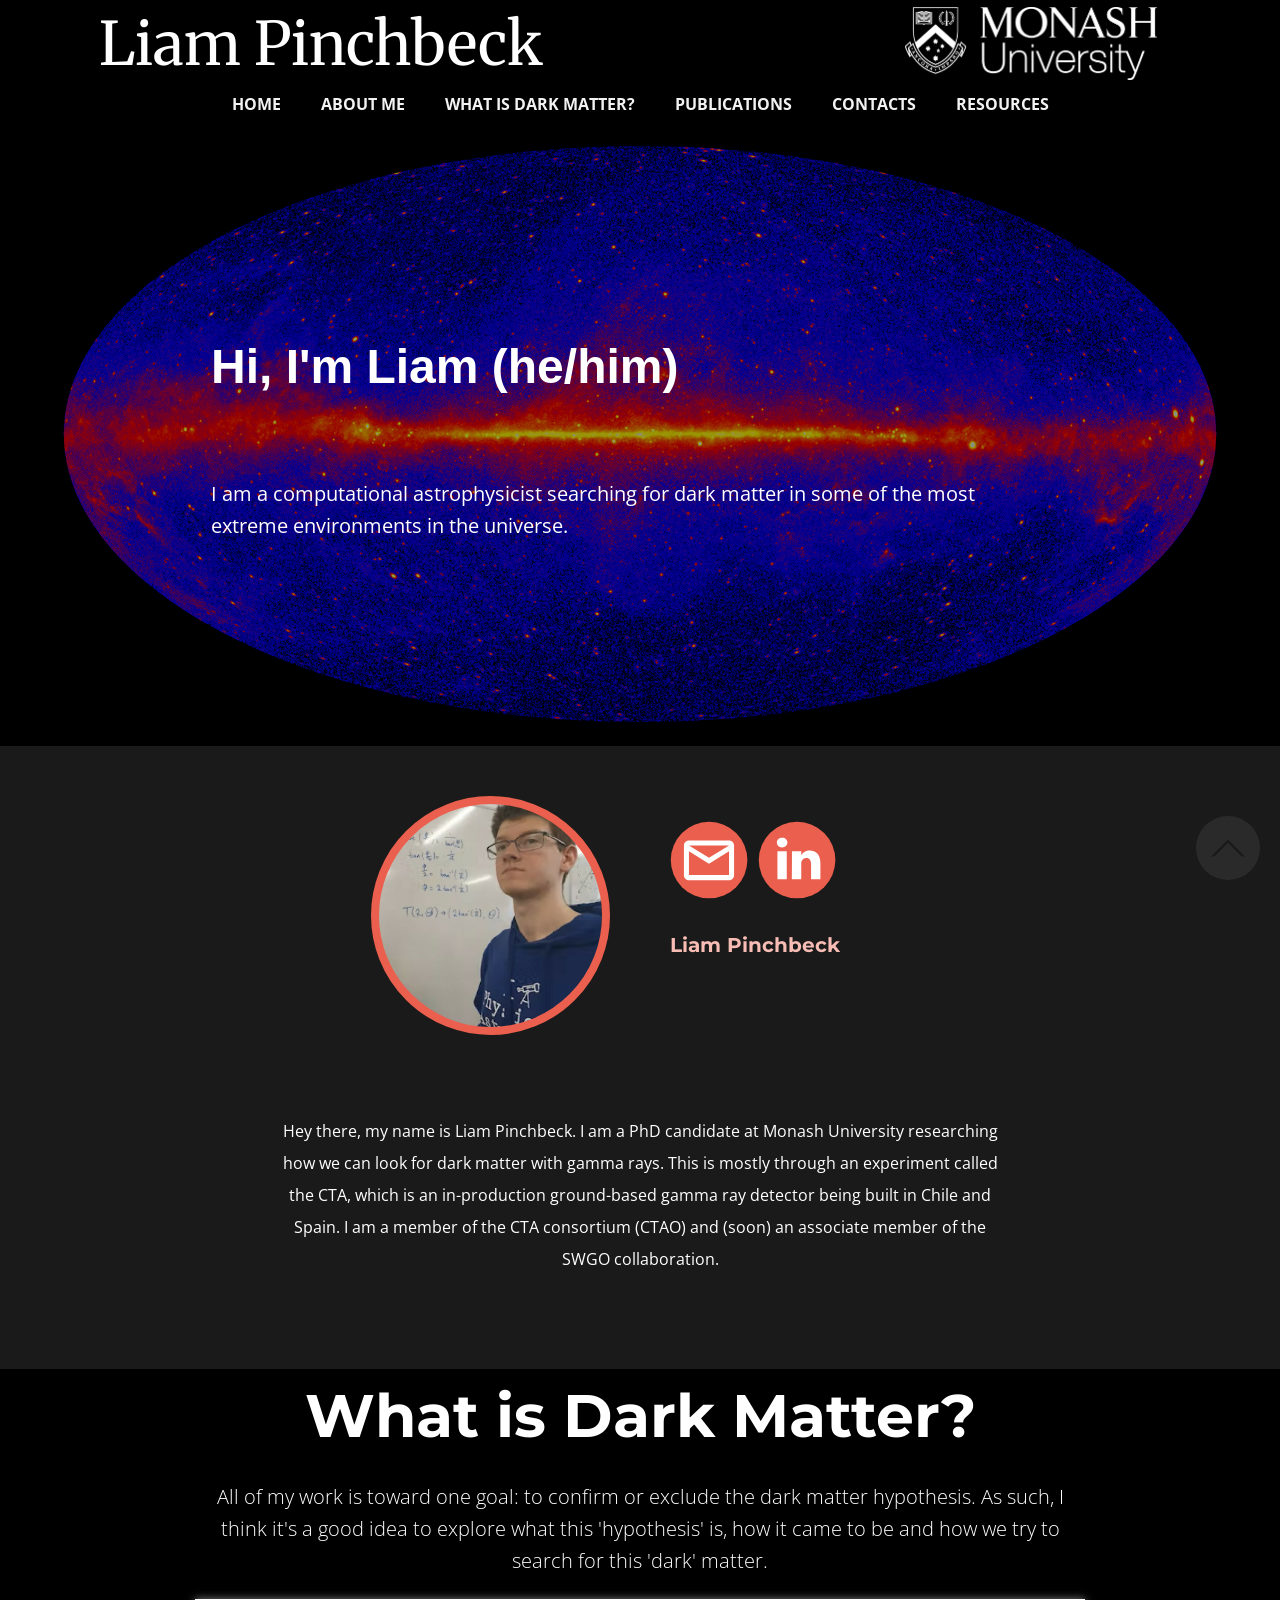
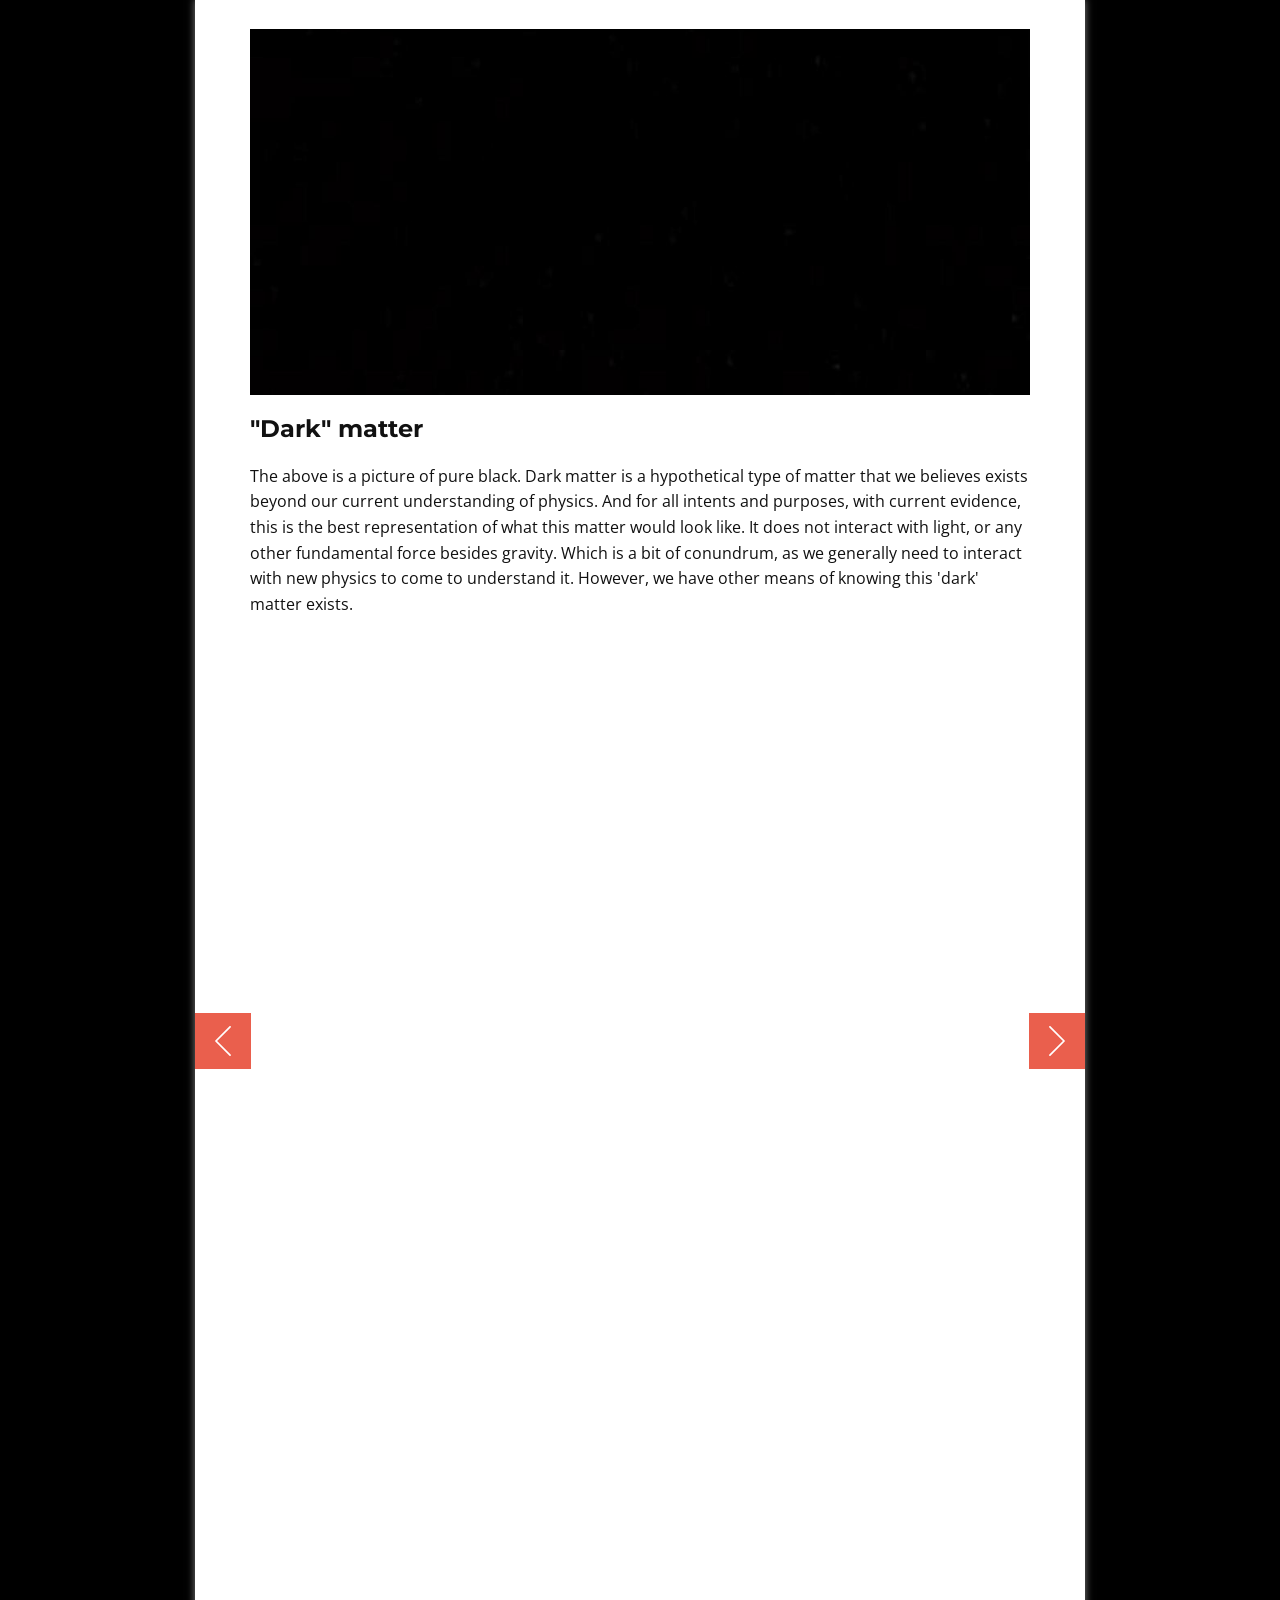
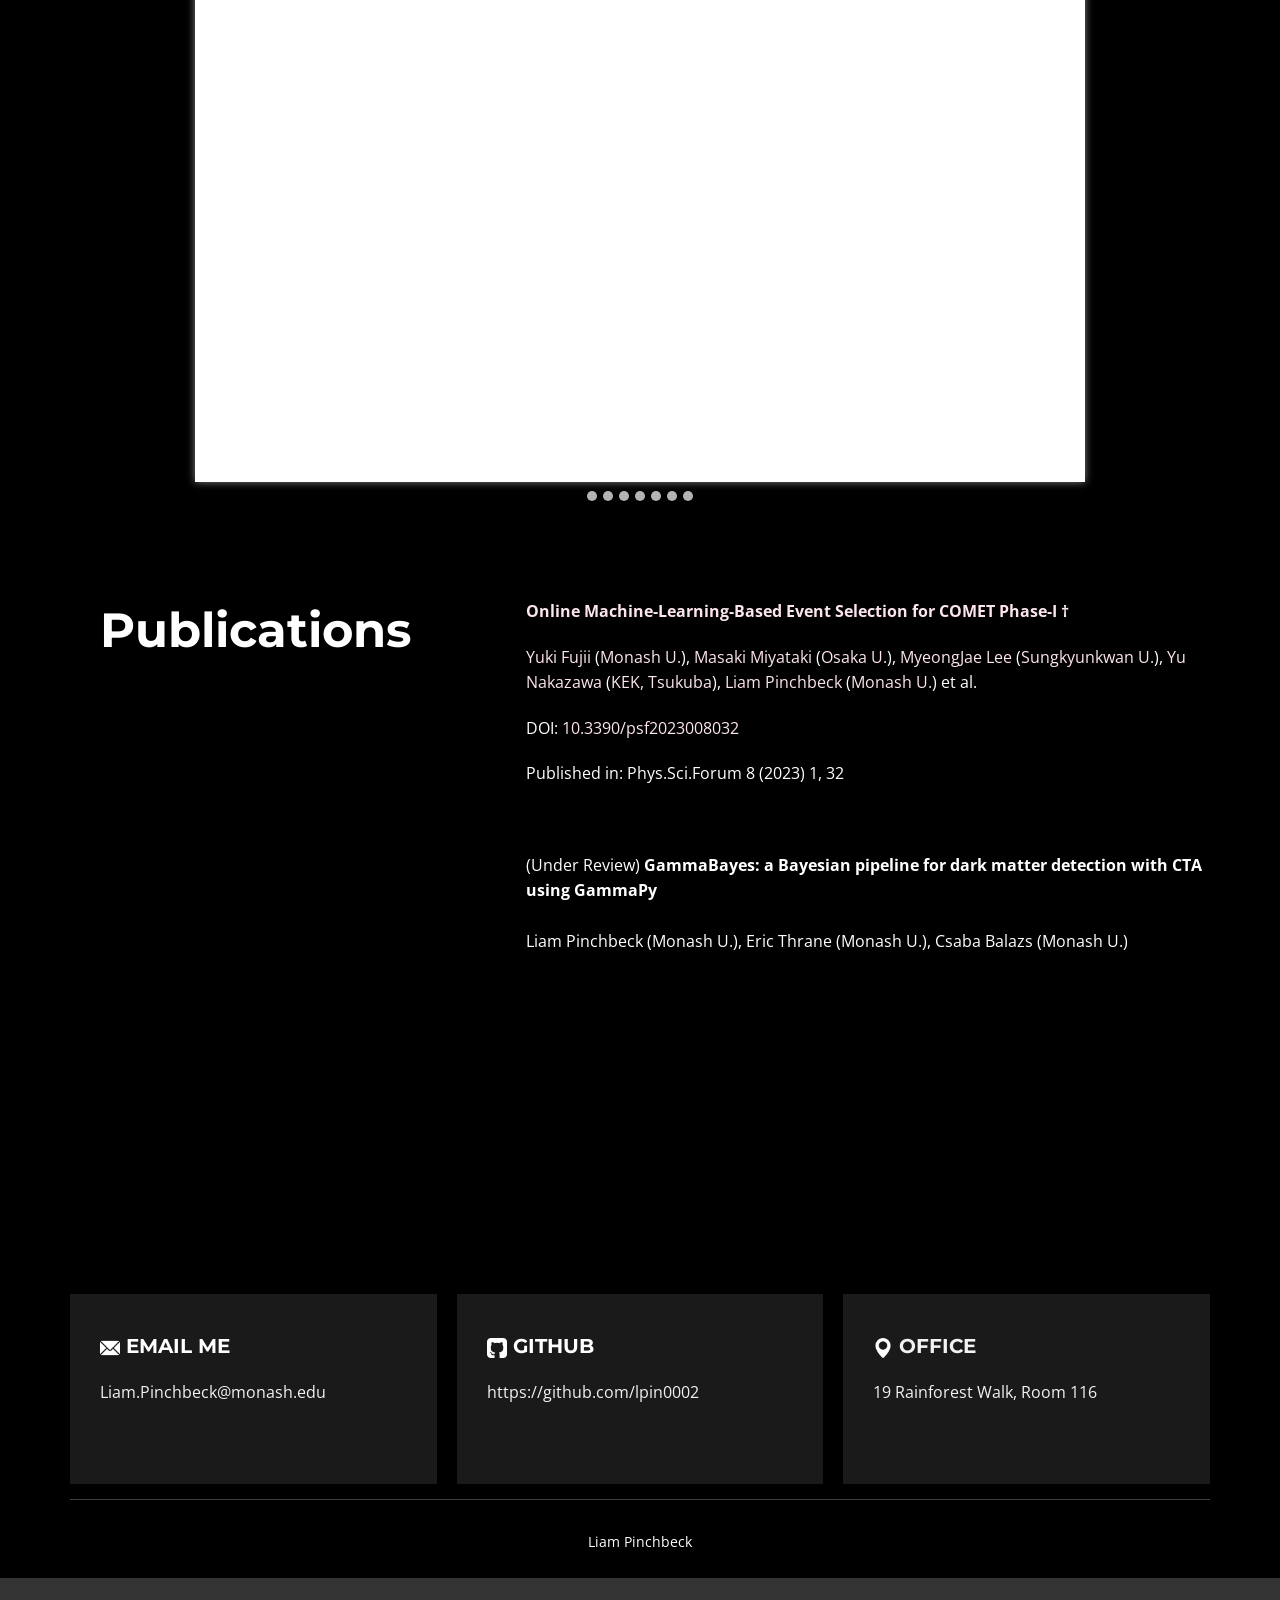
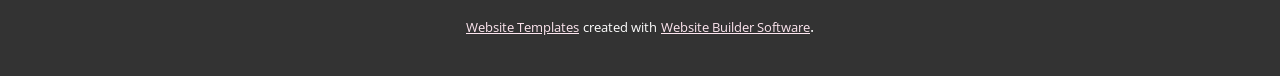
==== commit 3ed93982: "Trying to fix weird spacing issue" ====
--- a/index.html
+++ b/index.html
@@ -31,7 +31,7 @@
     <meta property="og:type" content="website">
     <link rel="canonical" href="/">
   <meta data-intl-tel-input-cdn-path="intlTelInput/"></head>
-  <body data-home-page="https://website6086346.nicepage.io/home-1.html?version=62395bbb-c1e2-9125-f0d6-9815f93045e1" data-home-page-title="home 1" data-path-to-root="./" data-include-products="false" class="u-body u-palette-2-base u-xl-mode" data-lang="en"><header class=" u-clearfix u-header u-section-row-container" id="sec-9f37"><div class="u-section-rows">
+  <body data-home-page="https://website6086346.nicepage.io/home-1.html?version=424e6910-b9a5-2e88-b1a7-8b317a808cc2" data-home-page-title="home 1" data-path-to-root="./" data-include-products="false" class="u-body u-palette-2-base u-xl-mode" data-lang="en"><header class=" u-clearfix u-header u-section-row-container" id="sec-9f37"><div class="u-section-rows">
         <div class="u-black u-section-row u-section-row-1" id="sec-71fa">
           <div class="u-clearfix u-sheet u-sheet-1">
             <img class="u-image u-image-contain u-image-default u-image-1" src="images/_Monash_White2lineYES.png" alt="" data-image-width="4038" data-image-height="1171">
@@ -131,15 +131,6 @@
       <div class="u-clearfix u-sheet u-sheet-1">
         <h2 class="u-text u-text-1">What is Dark Matter?</h2>
         <p class="u-text u-text-2">All of my work is toward one goal: to confirm or exclude the dark matter hypothesis. As such, I think it's a good idea to explore what this 'hypothesis' is, how it came to be and how we try to search for this 'dark' matter.</p>
-        <div class="custom-expanded data-layout-selected u-clearfix u-gutter-30 u-layout-wrap u-layout-wrap-1">
-          <div class="u-gutter-0 u-layout">
-            <div class="u-layout-row">
-              <div class="u-align-left u-container-style u-layout-cell u-size-60 u-layout-cell-1">
-                <div class="u-container-layout u-container-layout-1"></div>
-              </div>
-            </div>
-          </div>
-        </div>
         <div id="carousel-e1c2" data-interval="5000" data-u-ride="carousel" class="custom-expanded u-carousel u-slider u-slider-1">
           <ol class="u-absolute-hcenter u-carousel-indicators u-carousel-indicators-1">
             <li data-u-target="#carousel-e1c2" class="u-active u-grey-30 u-shape-circle" data-u-slide-to="0" style="width: 10px; height: 10px;"></li>
@@ -150,16 +141,16 @@
             <li data-u-target="#carousel-e1c2" class="u-grey-30 u-shape-circle" data-u-slide-to="5" style="width: 10px; height: 10px;"></li>
             <li data-u-target="#carousel-e1c2" class="u-grey-30 u-shape-circle" data-u-slide-to="6" style="width: 10px; height: 10px;"></li>
           </ol>
-          <div class="u-carousel-inner" role="listbox">
+          <div class="u-carousel-inner" role="listbox" style="">
             <div class="u-active u-carousel-item u-container-style u-slide u-white u-carousel-item-1">
-              <div class="u-container-layout u-valign-top u-container-layout-2">
+              <div class="u-container-layout u-valign-top u-container-layout-1">
                 <img class="u-expanded-width u-image u-image-default u-image-1" src="images/960x0.jpg" alt="" data-image-width="960" data-image-height="540">
                 <h4 class="u-text u-text-3">"Dark" matter</h4>
                 <p class="u-text u-text-default u-text-4">The above is a picture of pure black. Dark matter is a hypothetical type of matter that we believes exists beyond our current understanding of physics. And for all intents and purposes, with current evidence, this is the best representation of what this matter would look like. It does not interact with light, or any other fundamental force besides gravity. Which is a bit of conundrum, as we generally need to interact with new physics to come to understand it. However, we have other means of knowing this 'dark' matter exists.</p>
               </div>
             </div>
             <div class="u-align-left u-carousel-item u-container-style u-slide u-white u-carousel-item-2">
-              <div class="u-container-layout u-container-layout-3">
+              <div class="u-container-layout u-container-layout-2">
                 <img class="u-expanded-width u-image u-image-default u-image-2" src="images/Rotation_curve_of_spiral_galaxy_Messier_33_Triangulum.png" alt="" data-image-width="1920" data-image-height="1080">
                 <h4 class="u-text u-text-5">Strange Paths</h4>
                 <p class="u-text u-text-6">One of the first anomalous observations that lead us to believe in the dark matter hypothesis are those of&nbsp;<i> galaxy rotation curves</i> .&nbsp;<br>
@@ -173,40 +164,55 @@
               </div>
             </div>
             <div class="u-align-left u-carousel-item u-container-style u-slide u-white u-carousel-item-3">
-              <div class="u-container-layout u-valign-top u-container-layout-4">
-                <img class="u-expanded-width u-image u-image-default u-image-3" src="images/The_Bullet_Cluster.jpg" alt="" data-image-width="3000" data-image-height="2168">
-                <h4 class="u-text u-text-7">Guns and Gravity</h4>
-                <p class="u-large-text u-text u-text-default u-text-variant u-text-8">The piece of evidence that convinced me was that of the Bullet Cluster shown above. The Bullet Cluster is actually a pair of colliding galaxies clusters. The red shading represents hot gas, or normal matter, which we know through observations of X-rays. However, through gravitational lensing we know that there are separate areas, shaded in blue, that have mass, but cannot be normal matter. This is because it is not luminous (not observations of light) and the different areas exhibit different behaviours through their mass distributions.&nbsp;<br>
-                  <br>One can see that the red shading vaguely looks like two collections of hot has have collided (the name 'bullet' comes from the right area that vaguely looks like a bullet). With the mass distributions flattened slightly or visibly not spherical like we expect most stable gas distributions.<br>
+              <div class="u-container-layout u-container-layout-3">
+                <p class="u-large-text u-text u-text-variant u-text-7">The piece of evidence that convinced me was that of the Bullet Cluster shown above. The Bullet Cluster is actually a pair of colliding galaxies clusters. The red shading represents hot gas, or normal matter, which we know through observations of X-rays. However, through gravitational lensing we know that there are separate areas, shaded in blue, that have mass, but cannot be normal matter. This is because it is not luminous (not observations of light) and the different areas exhibit different behaviours through their mass distributions.&nbsp;<br>
+                  <br>One can see that the red shading vaguely looks like two collections of hot has have collided (the name 'bullet' comes from the right area that vaguely looks like a bullet). With the mass distributions flattened slightly or at least not visibly spherical like we expect most stable gas distributions.<br>
                   <br>The blue shading does not exhibit this behaviour. If you have another look at the blue shaded areas again you can actually see that they approximately circular. Almost like the mass distributions phased through each other. The overall mass of these areas and this behaviour lead us to believe that the blue areas are made of dark matter. As I talked about before, dark matter's main behaviour is that it doesn't interact with normal matter beyond gravitational effects, so the dark matter can't 'hit' the normal matter. This behaviour would manifest as shown in the above figure.&nbsp;<br>
-                  <br>The second possibility for the strange galaxy rotation observations from the previous slide, of modified gravity, has a much harder time trying to explain these observations. So hard, that most people simply call Occam's razor and no longer consider it (like me).
+                  <br>The second possibility for the strange galaxy rotation observations from the previous slide, of modified gravity, has a much harder time trying to explain these observations. So hard, that most people simply invoke Occam's razor and no longer consider it (like me).
                 </p>
+                <div class="data-layout-selected u-clearfix u-expanded-width u-gutter-30 u-layout-wrap u-layout-wrap-1">
+                  <div class="u-gutter-0 u-layout" style="">
+                    <div class="u-layout-row" style="">
+                      <div class="u-align-left u-container-style u-layout-cell u-size-60 u-layout-cell-1">
+                        <div class="u-container-layout u-valign-top u-container-layout-4">
+                          <img class="u-expanded-width u-image u-image-default u-image-3" src="images/The_Bullet_Cluster.jpg" alt="" data-image-width="3000" data-image-height="2168">
+                          <h4 class="u-text u-text-8">Guns and Gravity<br>
+                          </h4>
+                        </div>
+                      </div>
+                    </div>
+                  </div>
+                </div>
               </div>
             </div>
             <div class="u-align-left u-carousel-item u-container-style u-slide u-white u-carousel-item-4">
-              <div class="u-container-layout u-valign-top u-container-layout-5">
-                <img class="u-expanded-width u-image u-image-default u-image-4" src="images/Electromagnetic-Spectrum-1024x683.png" alt="" data-image-width="1024" data-image-height="683">
+              <div class="u-container-layout u-container-layout-5">
+                <img class="u-expanded-width u-image u-image-4" src="images/Electromagnetic-Spectrum-1024x683.png" data-image-width="1024" data-image-height="683">
                 <h4 class="u-text u-text-9">Lights, cameras, active galactic nuclei</h4>
-                <p class="u-large-text u-text u-text-default u-text-variant u-text-10">Lorem ipsum dolor sit amet, consectetur adipiscing elit, sed do eiusmod tempor incididunt ut labore et dolore magna.</p>
+                <p class="u-large-text u-text u-text-variant u-text-10">Lorem ipsum dolor sit amet, consectetur adipiscing elit, sed do eiusmod tempor incididunt ut labore et dolore magna.</p>
               </div>
             </div>
             <div class="u-carousel-item u-container-style u-slide u-white">
               <div class="u-container-layout u-container-layout-6">
-                <img class="u-expanded-width u-image u-image-default u-image-5" src="images/ScreenShot2021-02-03at11.18.39PM.png" alt="" data-image-width="421" data-image-height="222">
+                <img class="custom-expanded u-image u-image-default u-image-5" src="images/ScreenShot2021-02-03at11.18.39PM.png" alt="" data-image-width="421" data-image-height="222">
                 <h4 class="u-text u-text-11">The time for coming together and exploding</h4>
+                <p class="u-text u-text-12"> Lorem ipsum dolor sit amet, consectetur adipiscing elit, sed do eiusmod tempor incididunt ut labore et dolore magna.</p>
               </div>
             </div>
             <div class="u-carousel-item u-container-style u-slide u-white u-carousel-item-6">
               <div class="u-container-layout u-container-layout-7">
                 <img class="custom-expanded u-image u-image-6" src="images/maxresdefault.jpg" data-image-width="1280" data-image-height="720">
                 <img class="u-image u-image-default u-image-7" src="images/Cherenkov-radiation.jpg" alt="" data-image-width="1024" data-image-height="795">
-                <h4 class="u-text u-text-12">Nuclear reactors and phony actors</h4>
+                <h4 class="u-text u-text-13">Nuclear reactors and phony actors</h4>
+                <p class="u-text u-text-14"> Lorem ipsum dolor sit amet, consectetur adipiscing elit, sed do eiusmod tempor incididunt ut labore et dolore magna.</p>
               </div>
             </div>
             <div class="u-carousel-item u-container-style u-slide u-white u-carousel-item-7">
               <div class="u-container-layout u-container-layout-8">
                 <img class="u-expanded-width u-image u-image-default u-image-8" src="images/Fermi_144-month_Fermi_all-sky_hammer_2160x1080.png" alt="" data-image-width="2160" data-image-height="1080">
-                <h4 class="u-text u-text-13"> Decoding the Cosmic Light Show</h4>
+                <h4 class="u-text u-text-15"> Decoding the Cosmic Light Show</h4>
+                <p class="u-text u-text-16"> Lorem ipsum dolor sit amet, consectetur adipiscing elit, sed do eiusmod tempor incididunt ut labore et dolore magna.<br>
+                </p>
               </div>
             </div>
           </div>
--- a/home-1.css
+++ b/home-1.css
@@ -210,14 +210,14 @@
 }
 
 .u-section-3 .u-sheet-1 {
-  min-height: 1786px;
+  min-height: 2345px;
 }
 
 .u-section-3 .u-text-1 {
   width: 890px;
   font-weight: 700;
   font-size: 3.75rem;
-  margin: 60px auto 0;
+  margin: 14px auto 0;
 }
 
 .u-section-3 .u-text-2 {
@@ -227,25 +227,12 @@
   margin: 32px auto 0;
 }
 
-.u-section-3 .u-layout-wrap-1 {
-  width: 890px;
-  margin: -39px auto 0;
-}
-
-.u-section-3 .u-layout-cell-1 {
-  min-height: 1217px;
-}
-
-.u-section-3 .u-container-layout-1 {
-  padding: 0;
-}
-
 .u-section-3 .u-slider-1 {
-  min-height: 1533px;
+  min-height: 2083px;
   height: auto;
   box-shadow: 0 0 8px 0 rgba(128,128,128,1);
   width: 890px;
-  margin: -1168px auto 20px;
+  margin: 22px auto 32px;
 }
 
 .u-section-3 .u-carousel-indicators-1 {
@@ -262,7 +249,7 @@
   background-image: none;
 }
 
-.u-section-3 .u-container-layout-2 {
+.u-section-3 .u-container-layout-1 {
   padding: 30px 55px 0;
 }
 
@@ -286,32 +273,51 @@
   margin-bottom: 0;
 }
 
+.u-section-3 .u-container-layout-2 {
+  padding: 40px 0 45px;
+}
+
+.u-section-3 .u-image-2 {
+  height: 503px;
+  margin-top: 0;
+  margin-bottom: 0;
+}
+
+.u-section-3 .u-text-5 {
+  margin: 22px 115px 0 60px;
+}
+
+.u-section-3 .u-text-6 {
+  margin: 20px 60px 0;
+}
+
+.u-section-3 .u-carousel-item-3 {
+  background-image: none;
+  margin-top: 0;
+  margin-bottom: 0;
+}
+
 .u-section-3 .u-container-layout-3 {
-  padding: 40px 65px 45px 60px;
-}
-
-.u-section-3 .u-image-2 {
-  height: 469px;
-  margin-top: 0;
-  margin-bottom: 0;
-}
-
-.u-section-3 .u-text-5 {
-  margin: 22px 50px 0 0;
-}
-
-.u-section-3 .u-text-6 {
-  margin: 20px 0 0;
-}
-
-.u-section-3 .u-carousel-item-3 {
-  background-image: none;
-  margin-top: 0;
-  margin-bottom: 0;
+  padding: 0;
+}
+
+.u-section-3 .u-text-7 {
+  font-size: 1rem;
+  line-height: 2.2;
+  margin: 625px 59px 0 57px;
+}
+
+.u-section-3 .u-layout-wrap-1 {
+  margin-top: -1316px;
+  margin-bottom: 129px;
+}
+
+.u-section-3 .u-layout-cell-1 {
+  min-height: 1217px;
 }
 
 .u-section-3 .u-container-layout-4 {
-  padding: 40px 80px 45px;
+  padding: 0;
 }
 
 .u-section-3 .u-image-3 {
@@ -320,54 +326,54 @@
   margin-bottom: 0;
 }
 
-.u-section-3 .u-text-7 {
-  margin: 20px 0 0;
-}
-
 .u-section-3 .u-text-8 {
-  font-size: 1.0625rem;
-  line-height: 2.2;
-  margin: 20px auto 0 0;
+  margin: 14px 102px 0 58px;
 }
 
 .u-section-3 .u-carousel-item-4 {
-  background-image: none;
   margin-top: 0;
   margin-bottom: 0;
+  background-image: none;
 }
 
 .u-section-3 .u-container-layout-5 {
-  padding: 40px 80px 45px;
+  padding: 40px 0 45px;
 }
 
 .u-section-3 .u-image-4 {
-  height: 469px;
-  margin-top: 0;
+  height: 559px;
+  margin-top: 21px;
   margin-bottom: 0;
 }
 
 .u-section-3 .u-text-9 {
-  margin: 20px 0 0;
+  margin: 14px 101px 0 59px;
 }
 
 .u-section-3 .u-text-10 {
   font-size: 1.0625rem;
   line-height: 2.2;
-  margin: 20px auto 0 0;
+  margin: 24px 59px 0;
 }
 
 .u-section-3 .u-container-layout-6 {
-  padding: 0 60px;
+  padding: 0;
 }
 
 .u-section-3 .u-image-5 {
-  height: 336px;
-  margin-top: 17px;
-  margin-bottom: 0;
+  height: 411px;
+  width: 980px;
+  margin: 62px -45px 0;
 }
 
 .u-section-3 .u-text-11 {
-  margin: 17px 229px 0 0;
+  margin: 8px 195px 0 54px;
+}
+
+.u-section-3 .u-text-12 {
+  margin-left: 54px;
+  margin-right: 195px;
+  margin-bottom: 0;
 }
 
 .u-section-3 .u-carousel-item-6 {
@@ -392,27 +398,39 @@
   margin: -343px auto 0 0;
 }
 
-.u-section-3 .u-text-12 {
-  margin: 20px 217px 0 61px;
+.u-section-3 .u-text-13 {
+  margin: 31px 221px 0 57px;
+}
+
+.u-section-3 .u-text-14 {
+  margin-left: 57px;
+  margin-right: 221px;
+  margin-bottom: 0;
 }
 
 .u-section-3 .u-carousel-item-7 {
   margin-top: 0;
-  margin-bottom: 0;
+  margin-bottom: 1489px;
 }
 
 .u-section-3 .u-container-layout-8 {
-  padding: 0 65px 0 60px;
+  padding: 0;
 }
 
 .u-section-3 .u-image-8 {
-  height: 357px;
-  margin-top: 17px;
-  margin-bottom: 0;
-}
-
-.u-section-3 .u-text-13 {
-  margin: 20px 10px 0 0;
+  height: 420px;
+  margin-top: 45px;
+  margin-bottom: 0;
+}
+
+.u-section-3 .u-text-15 {
+  margin: 32px 90px 0 45px;
+}
+
+.u-section-3 .u-text-16 {
+  margin-left: 45px;
+  margin-right: 90px;
+  margin-bottom: 0;
 }
 
 .u-section-3 .u-carousel-control-1 {
@@ -438,32 +456,87 @@
     min-height: 2025px;
   }
 
+  .u-section-3 .u-text-3 {
+    margin-right: 344px;
+  }
+
+  .u-section-3 .u-text-5 {
+    margin-right: 0;
+    margin-left: 0;
+  }
+
+  .u-section-3 .u-text-6 {
+    margin-left: 0;
+    margin-right: 0;
+  }
+
+  .u-section-3 .u-text-7 {
+    margin-right: 0;
+    margin-left: 80px;
+  }
+
   .u-section-3 .u-layout-cell-1 {
     min-height: 577px;
   }
 
-  .u-section-3 .u-text-3 {
-    margin-right: 344px;
-  }
-
-  .u-section-3 .u-text-5 {
-    margin-right: 0;
+  .u-section-3 .u-image-3 {
+    height: 426px;
+  }
+
+  .u-section-3 .u-text-8 {
+    margin-left: 0;
+    margin-right: 0;
+  }
+
+  .u-section-3 .u-image-4 {
+    inset: auto;
+  }
+
+  .u-section-3 .u-text-9 {
+    margin-left: 0;
+    margin-right: 0;
+  }
+
+  .u-section-3 .u-text-10 {
+    margin-right: 0;
+    margin-left: 0;
   }
 
   .u-section-3 .u-text-11 {
-    margin-right: 29px;
+    margin-right: 49px;
+    margin-left: 0;
+  }
+
+  .u-section-3 .u-text-12 {
+    margin-left: 0;
+    margin-right: 49px;
   }
 
   .u-section-3 .u-image-6 {
     inset: auto;
   }
 
-  .u-section-3 .u-text-12 {
+  .u-section-3 .u-text-13 {
     margin-right: 78px;
     margin-left: 0;
   }
 
-  .u-section-3 .u-text-13 {
+  .u-section-3 .u-text-14 {
+    margin-left: 0;
+    margin-right: 78px;
+  }
+
+  .u-section-3 .u-image-8 {
+    height: 442px;
+  }
+
+  .u-section-3 .u-text-15 {
+    margin-right: 0;
+    margin-left: 0;
+  }
+
+  .u-section-3 .u-text-16 {
+    margin-left: 0;
     margin-right: 0;
   }
 }
@@ -481,19 +554,12 @@
     width: 720px;
   }
 
-  .u-section-3 .u-layout-wrap-1 {
+  .u-section-3 .u-slider-1 {
+    min-height: 1974px;
     width: 720px;
   }
 
-  .u-section-3 .u-layout-cell-1 {
-    min-height: 985px;
-  }
-
-  .u-section-3 .u-slider-1 {
-    width: 720px;
-  }
-
-  .u-section-3 .u-container-layout-2 {
+  .u-section-3 .u-container-layout-1 {
     padding-left: 30px;
     padding-right: 30px;
   }
@@ -502,23 +568,32 @@
     margin-right: 174px;
   }
 
+  .u-section-3 .u-container-layout-2 {
+    padding: 30px 85px 30px 80px;
+  }
+
   .u-section-3 .u-container-layout-3 {
-    padding: 30px 85px 30px 80px;
-  }
-
-  .u-section-3 .u-container-layout-4 {
-    padding-top: 30px;
-    padding-bottom: 30px;
+    padding-left: 80px;
+    padding-right: 80px;
+  }
+
+  .u-section-3 .u-layout-cell-1 {
+    min-height: 100px;
+  }
+
+  .u-section-3 .u-image-3 {
+    height: 326px;
   }
 
   .u-section-3 .u-container-layout-5 {
-    padding-top: 30px;
-    padding-bottom: 30px;
-  }
-
-  .u-section-3 .u-container-layout-6 {
-    padding-left: 30px;
-    padding-right: 30px;
+    padding: 30px 80px;
+  }
+
+  .u-section-3 .u-image-5 {
+    height: 302px;
+    width: 720px;
+    margin-right: 0;
+    margin-left: 0;
   }
 
   .u-section-3 .u-text-11 {
@@ -529,9 +604,16 @@
     margin-right: 0;
   }
 
-  .u-section-3 .u-container-layout-8 {
-    padding-left: 30px;
-    padding-right: 30px;
+  .u-section-3 .u-text-13 {
+    margin-right: 0;
+  }
+
+  .u-section-3 .u-text-14 {
+    margin-right: 0;
+  }
+
+  .u-section-3 .u-image-8 {
+    height: 420px;
   }
 }
 
@@ -549,23 +631,12 @@
     width: 540px;
   }
 
-  .u-section-3 .u-layout-wrap-1 {
+  .u-section-3 .u-slider-1 {
+    min-height: 1899px;
     width: 540px;
   }
 
-  .u-section-3 .u-layout-cell-1 {
-    min-height: 739px;
-  }
-
   .u-section-3 .u-container-layout-1 {
-    padding-bottom: 30px;
-  }
-
-  .u-section-3 .u-slider-1 {
-    width: 540px;
-  }
-
-  .u-section-3 .u-container-layout-2 {
     padding-left: 10px;
     padding-right: 10px;
   }
@@ -574,14 +645,22 @@
     margin-right: 34px;
   }
 
-  .u-section-3 .u-container-layout-3 {
+  .u-section-3 .u-container-layout-2 {
     padding-left: 70px;
     padding-right: 70px;
   }
 
-  .u-section-3 .u-container-layout-4 {
+  .u-section-3 .u-container-layout-3 {
     padding-left: 75px;
     padding-right: 75px;
+  }
+
+  .u-section-3 .u-container-layout-4 {
+    padding-bottom: 30px;
+  }
+
+  .u-section-3 .u-image-3 {
+    height: 245px;
   }
 
   .u-section-3 .u-container-layout-5 {
@@ -589,14 +668,9 @@
     padding-right: 70px;
   }
 
-  .u-section-3 .u-container-layout-6 {
-    padding-left: 10px;
-    padding-right: 10px;
-  }
-
-  .u-section-3 .u-container-layout-8 {
-    padding-left: 10px;
-    padding-right: 10px;
+  .u-section-3 .u-image-5 {
+    height: 227px;
+    width: 540px;
   }
 }
 
@@ -614,41 +688,42 @@
     width: 340px;
   }
 
-  .u-section-3 .u-layout-wrap-1 {
+  .u-section-3 .u-slider-1 {
+    min-height: 1718px;
     width: 340px;
   }
 
-  .u-section-3 .u-layout-cell-1 {
-    min-height: 465px;
-  }
-
-  .u-section-3 .u-container-layout-1 {
+  .u-section-3 .u-text-3 {
+    margin-right: 0;
+  }
+
+  .u-section-3 .u-container-layout-2 {
+    padding-left: 20px;
+    padding-right: 20px;
+  }
+
+  .u-section-3 .u-container-layout-3 {
+    padding-left: 30px;
+    padding-right: 30px;
+  }
+
+  .u-section-3 .u-container-layout-4 {
     padding-top: 10px;
     padding-bottom: 10px;
   }
 
-  .u-section-3 .u-slider-1 {
-    min-height: 1352px;
-    width: 340px;
-  }
-
-  .u-section-3 .u-text-3 {
-    margin-right: 0;
-  }
-
-  .u-section-3 .u-container-layout-3 {
-    padding-left: 20px;
-    padding-right: 20px;
-  }
-
-  .u-section-3 .u-container-layout-4 {
-    padding-left: 30px;
-    padding-right: 30px;
+  .u-section-3 .u-image-3 {
+    height: 154px;
   }
 
   .u-section-3 .u-container-layout-5 {
     padding-left: 20px;
     padding-right: 20px;
+  }
+
+  .u-section-3 .u-image-5 {
+    height: 143px;
+    width: 340px;
   }
 
   .u-section-3 .u-image-6 {
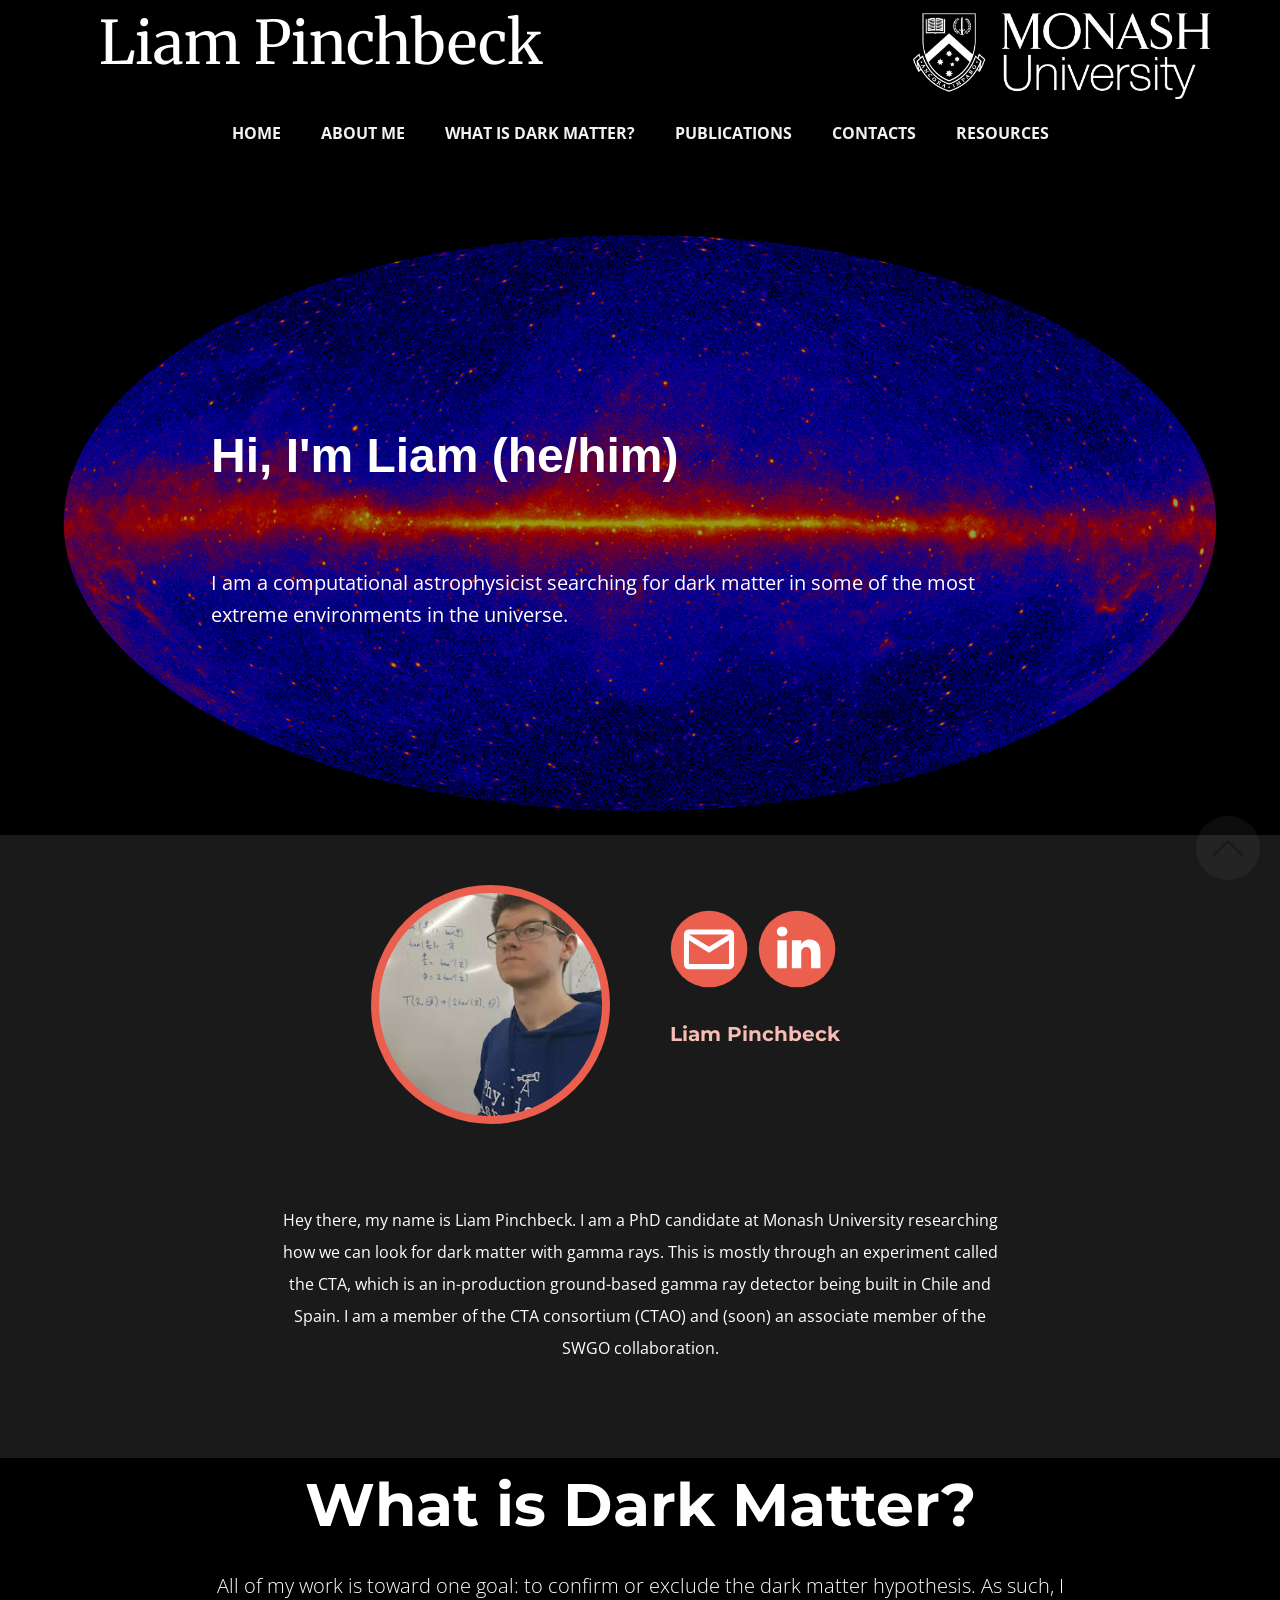
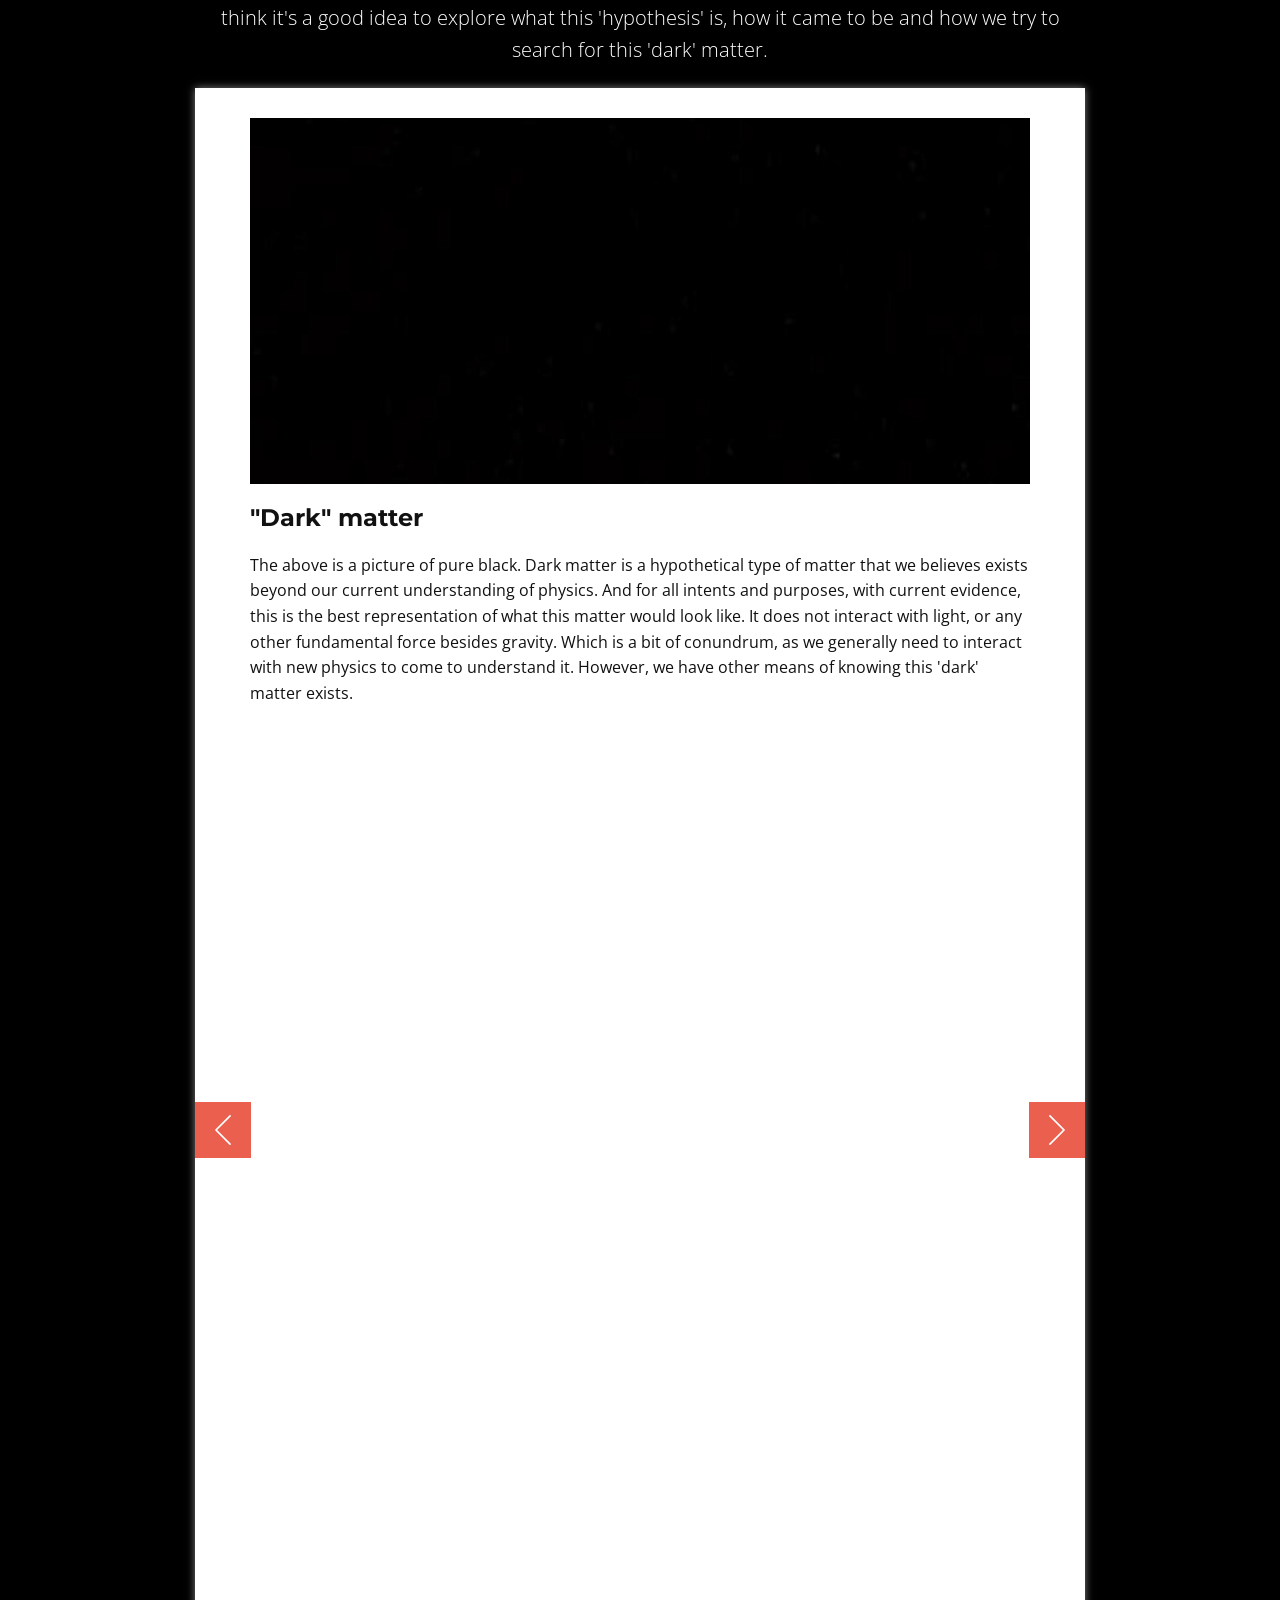
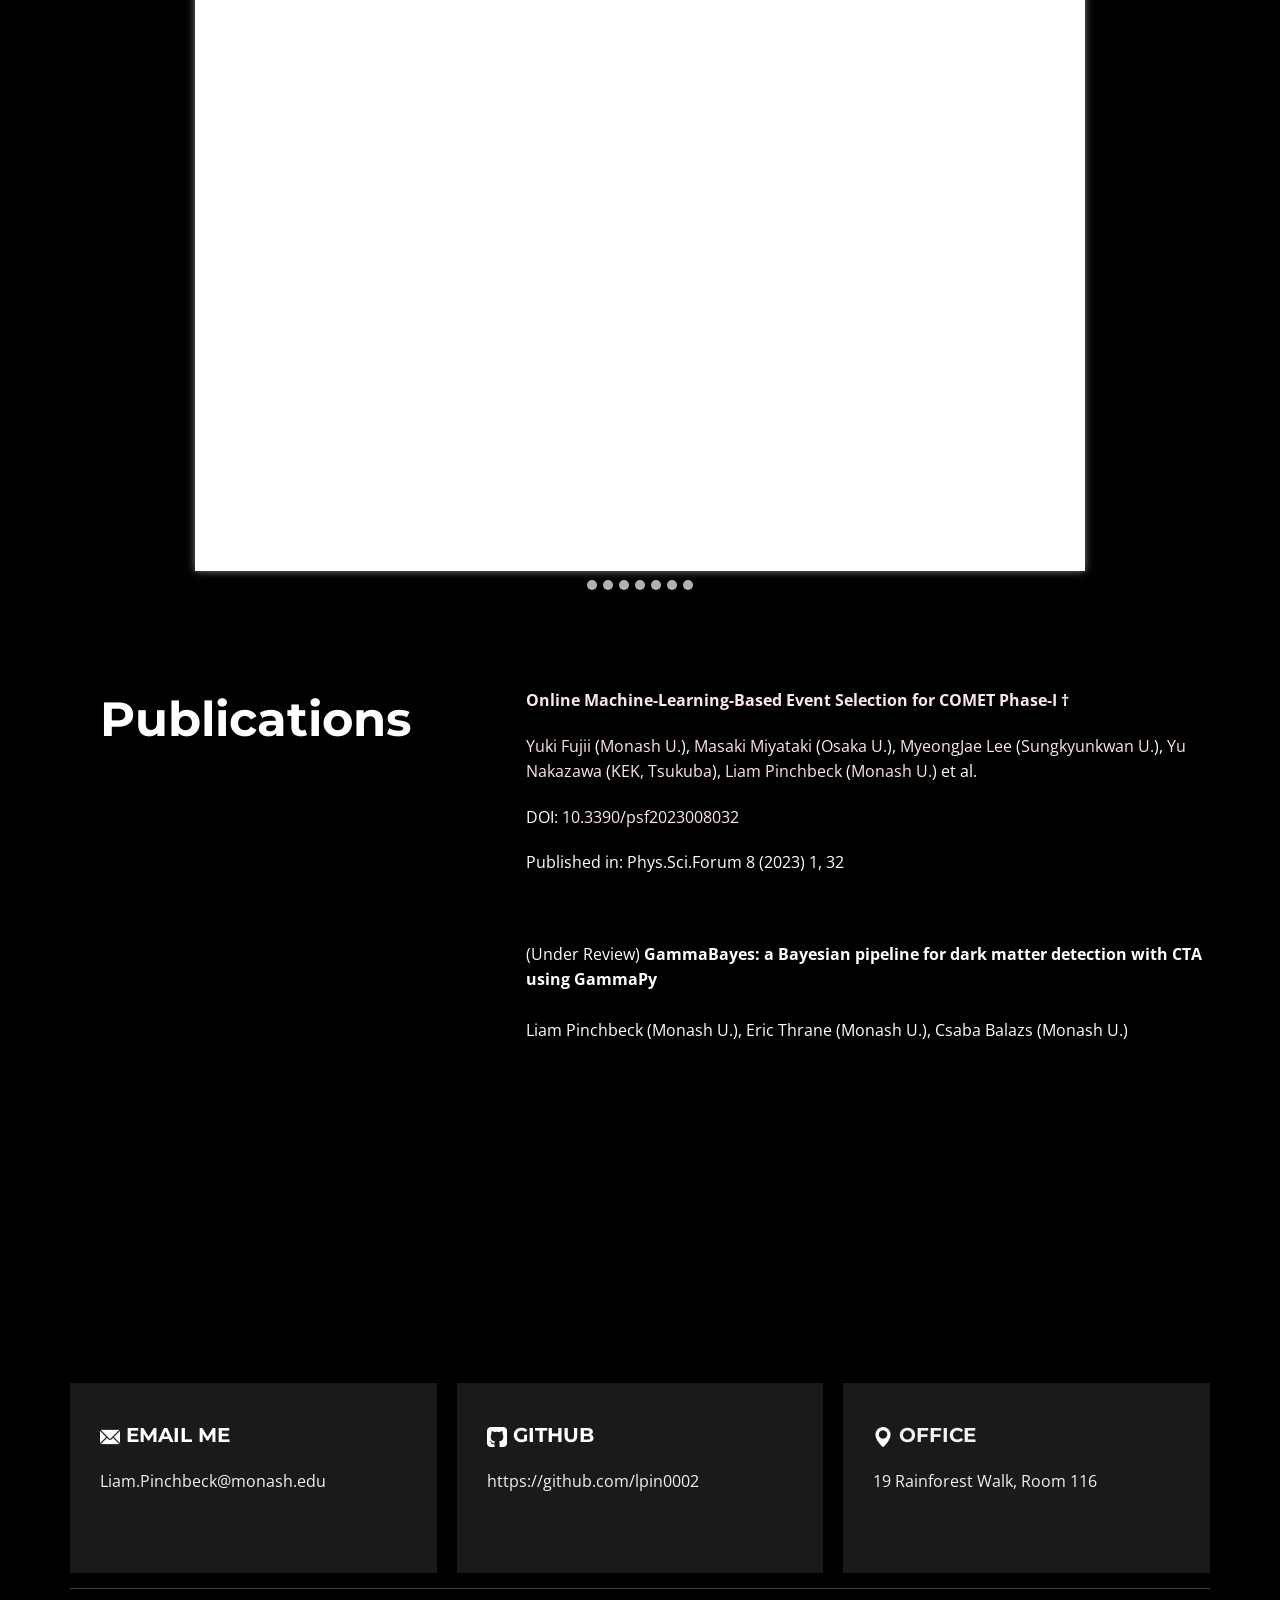
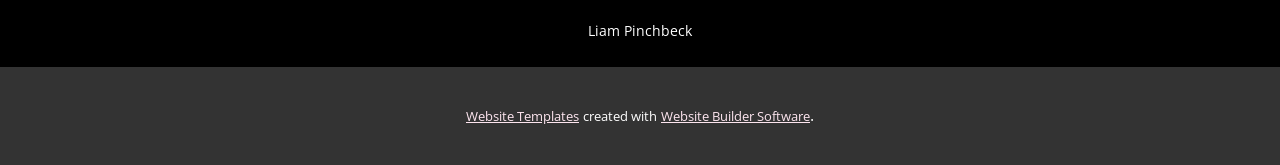
==== commit d7fe51df: "Tried to fix Monash logo not loading in browser" ====
--- a/index.html
+++ b/index.html
@@ -4,9 +4,9 @@
     <meta charset="utf-8">
     <meta name="keywords" content="Hi, I&amp;apos;m Liam (he/him), What is Dark Matter?">
     <meta name="description" content="Landing page for Liam Pinchbeck's website">
-    <title>home 1</title>
+    <title>Liam Pinchbeck</title>
     <link rel="stylesheet" href="nicepage.css" media="screen">
-<link rel="stylesheet" href="home-1.css" media="screen">
+<link rel="stylesheet" href="Liam-Pinchbeck.css" media="screen">
     <script class="u-script" type="text/javascript" src="jquery-1.9.1.min.js" defer=""></script>
     <script class="u-script" type="text/javascript" src="nicepage.js" defer=""></script>
     <meta name="generator" content="Nicepage 6.1.4, nicepage.com">
@@ -26,25 +26,16 @@
 		"url": "/"
 }</script>
     <meta name="theme-color" content="#e70f6e">
-    <meta property="og:title" content="home 1">
+    <meta property="og:title" content="Liam Pinchbeck">
     <meta property="og:description" content="Landing page for Liam Pinchbeck's website">
     <meta property="og:type" content="website">
     <link rel="canonical" href="/">
   <meta data-intl-tel-input-cdn-path="intlTelInput/"></head>
-  <body data-home-page="https://website6086346.nicepage.io/home-1.html?version=424e6910-b9a5-2e88-b1a7-8b317a808cc2" data-home-page-title="home 1" data-path-to-root="./" data-include-products="false" class="u-body u-palette-2-base u-xl-mode" data-lang="en"><header class=" u-clearfix u-header u-section-row-container" id="sec-9f37"><div class="u-section-rows">
+  <body data-home-page="https://website6086346.nicepage.io/Liam-Pinchbeck.html?version=8b5dbb5b-cb55-962f-7f68-8ab0e6d50220" data-home-page-title="Liam Pinchbeck" data-path-to-root="./" data-include-products="false" class="u-body u-palette-2-base u-xl-mode" data-lang="en"><header class=" u-clearfix u-header u-section-row-container" id="sec-9f37"><div class="u-section-rows">
         <div class="u-black u-section-row u-section-row-1" id="sec-71fa">
           <div class="u-clearfix u-sheet u-sheet-1">
+            <p class="u-custom-font u-font-merriweather u-text u-text-1">Liam Pinchbeck</p>
             <img class="u-image u-image-contain u-image-default u-image-1" src="images/_Monash_White2lineYES.png" alt="" data-image-width="4038" data-image-height="1171">
-            <p class="u-custom-font u-font-merriweather u-text u-text-1">Liam Pinchbeck</p>
-          </div>
-          
-          
-          
-          
-          
-        </div>
-        <div class="u-black u-section-row u-section-row-2" id="sec-13b1">
-          <div class="u-clearfix u-sheet u-sheet-2">
             <nav class="u-menu u-menu-one-level u-offcanvas u-menu-1">
               <div class="menu-collapse" style="font-size: 1rem; letter-spacing: 0px; font-weight: 700; text-transform: uppercase;">
                 <a class="u-button-style u-custom-active-border-color u-custom-border u-custom-border-color u-custom-borders u-custom-hover-border-color u-custom-left-right-menu-spacing u-custom-text-active-color u-custom-text-color u-custom-text-hover-color u-custom-top-bottom-menu-spacing u-nav-link" href="#">
@@ -55,11 +46,11 @@
               </div>
               <div class="u-custom-menu u-nav-container">
                 <ul class="u-nav u-spacing-20 u-unstyled u-nav-1"><li class="u-nav-item"><a class="u-border-active-grey-30 u-border-hover-grey-30 u-button-style u-nav-link u-text-active-custom-color-1 u-text-grey-5 u-text-hover-custom-color-1" href="home-1.html" style="padding: 10px;">Home</a>
-</li><li class="u-nav-item"><a class="u-border-active-grey-30 u-border-hover-grey-30 u-button-style u-nav-link u-text-active-custom-color-1 u-text-grey-5 u-text-hover-custom-color-1" href="home-1.html#carousel_7910" style="padding: 10px;">About Me</a>
-</li><li class="u-nav-item"><a class="u-border-active-grey-30 u-border-hover-grey-30 u-button-style u-nav-link u-text-active-custom-color-1 u-text-grey-5 u-text-hover-custom-color-1" href="home-1.html#carousel_6a9b" style="padding: 10px;">What is dark matter?</a>
-</li><li class="u-nav-item"><a class="u-border-active-grey-30 u-border-hover-grey-30 u-button-style u-nav-link u-text-active-custom-color-1 u-text-grey-5 u-text-hover-custom-color-1" href="home-1.html#sec-739d" style="padding: 10px;">Publications</a>
-</li><li class="u-nav-item"><a class="u-border-active-grey-30 u-border-hover-grey-30 u-button-style u-nav-link u-text-active-custom-color-1 u-text-grey-5 u-text-hover-custom-color-1" href="home-1.html#carousel-0faf" style="padding: 10px;">Contacts</a>
-</li><li class="u-nav-item"><a class="u-border-active-grey-30 u-border-hover-grey-30 u-button-style u-nav-link u-text-active-custom-color-1 u-text-grey-5 u-text-hover-custom-color-1" href="Resources.html" style="padding: 10px;">Resources</a>
+</li><li class="u-nav-item"><a class="u-border-active-grey-30 u-border-hover-grey-30 u-button-style u-nav-link u-text-active-custom-color-1 u-text-grey-5 u-text-hover-custom-color-1" href="Liam-Pinchbeck.html#carousel_7910" style="padding: 10px;">About Me</a>
+</li><li class="u-nav-item"><a class="u-border-active-grey-30 u-border-hover-grey-30 u-button-style u-nav-link u-text-active-custom-color-1 u-text-grey-5 u-text-hover-custom-color-1" href="Liam-Pinchbeck.html#carousel_6a9b" style="padding: 10px;">What is dark matter?</a>
+</li><li class="u-nav-item"><a class="u-border-active-grey-30 u-border-hover-grey-30 u-button-style u-nav-link u-text-active-custom-color-1 u-text-grey-5 u-text-hover-custom-color-1" href="Liam-Pinchbeck.html#sec-739d" style="padding: 10px;">Publications</a>
+</li><li class="u-nav-item"><a class="u-border-active-grey-30 u-border-hover-grey-30 u-button-style u-nav-link u-text-active-custom-color-1 u-text-grey-5 u-text-hover-custom-color-1" href="Liam-Pinchbeck.html#carousel_1f3b" style="padding: 10px;">Contacts</a>
+</li><li class="u-nav-item"><a class="u-border-active-grey-30 u-border-hover-grey-30 u-button-style u-nav-link u-text-active-custom-color-1 u-text-grey-5 u-text-hover-custom-color-1" href="Resources.html" target="_blank" style="padding: 10px;">Resources</a>
 </li></ul>
               </div>
               <div class="u-custom-menu u-nav-container-collapse">
@@ -67,11 +58,11 @@
                   <div class="u-inner-container-layout u-sidenav-overflow">
                     <div class="u-menu-close"></div>
                     <ul class="u-align-center u-nav u-popupmenu-items u-unstyled u-nav-2"><li class="u-nav-item"><a class="u-button-style u-nav-link" href="home-1.html">Home</a>
-</li><li class="u-nav-item"><a class="u-button-style u-nav-link" href="home-1.html#carousel_7910">About Me</a>
-</li><li class="u-nav-item"><a class="u-button-style u-nav-link" href="home-1.html#carousel_6a9b">What is dark matter?</a>
-</li><li class="u-nav-item"><a class="u-button-style u-nav-link" href="home-1.html#sec-739d">Publications</a>
-</li><li class="u-nav-item"><a class="u-button-style u-nav-link" href="home-1.html#carousel-0faf">Contacts</a>
-</li><li class="u-nav-item"><a class="u-button-style u-nav-link" href="Resources.html">Resources</a>
+</li><li class="u-nav-item"><a class="u-button-style u-nav-link" href="Liam-Pinchbeck.html#carousel_7910">About Me</a>
+</li><li class="u-nav-item"><a class="u-button-style u-nav-link" href="Liam-Pinchbeck.html#carousel_6a9b">What is dark matter?</a>
+</li><li class="u-nav-item"><a class="u-button-style u-nav-link" href="Liam-Pinchbeck.html#sec-739d">Publications</a>
+</li><li class="u-nav-item"><a class="u-button-style u-nav-link" href="Liam-Pinchbeck.html#carousel_1f3b">Contacts</a>
+</li><li class="u-nav-item"><a class="u-button-style u-nav-link" href="Resources.html" target="_blank">Resources</a>
 </li></ul>
                   </div>
                 </div>
@@ -79,6 +70,14 @@
               </div>
             </nav>
           </div>
+          
+          
+          
+          
+          
+        </div>
+        <div class="u-black u-section-row u-section-row-2" id="sec-13b1">
+          <div class="u-clearfix u-sheet u-sheet-2"></div>
           
           
           
@@ -131,15 +130,15 @@
       <div class="u-clearfix u-sheet u-sheet-1">
         <h2 class="u-text u-text-1">What is Dark Matter?</h2>
         <p class="u-text u-text-2">All of my work is toward one goal: to confirm or exclude the dark matter hypothesis. As such, I think it's a good idea to explore what this 'hypothesis' is, how it came to be and how we try to search for this 'dark' matter.</p>
-        <div id="carousel-e1c2" data-interval="5000" data-u-ride="carousel" class="custom-expanded u-carousel u-slider u-slider-1">
+        <div id="carousel-9d86" data-interval="5000" data-u-ride="carousel" class="custom-expanded u-carousel u-slider u-slider-1">
           <ol class="u-absolute-hcenter u-carousel-indicators u-carousel-indicators-1">
-            <li data-u-target="#carousel-e1c2" class="u-active u-grey-30 u-shape-circle" data-u-slide-to="0" style="width: 10px; height: 10px;"></li>
-            <li data-u-target="#carousel-e1c2" class="u-grey-30 u-shape-circle" data-u-slide-to="1" style="width: 10px; height: 10px;"></li>
-            <li data-u-target="#carousel-e1c2" class="u-grey-30 u-shape-circle" data-u-slide-to="2" style="width: 10px; height: 10px;"></li>
-            <li data-u-target="#carousel-e1c2" class="u-grey-30 u-shape-circle" data-u-slide-to="3" style="width: 10px; height: 10px;"></li>
-            <li data-u-target="#carousel-e1c2" class="u-grey-30 u-shape-circle" data-u-slide-to="4" style="width: 10px; height: 10px;"></li>
-            <li data-u-target="#carousel-e1c2" class="u-grey-30 u-shape-circle" data-u-slide-to="5" style="width: 10px; height: 10px;"></li>
-            <li data-u-target="#carousel-e1c2" class="u-grey-30 u-shape-circle" data-u-slide-to="6" style="width: 10px; height: 10px;"></li>
+            <li data-u-target="#carousel-9d86" class="u-active u-grey-30 u-shape-circle" data-u-slide-to="0" style="width: 10px; height: 10px;"></li>
+            <li data-u-target="#carousel-9d86" class="u-grey-30 u-shape-circle" data-u-slide-to="1" style="width: 10px; height: 10px;"></li>
+            <li data-u-target="#carousel-9d86" class="u-grey-30 u-shape-circle" data-u-slide-to="2" style="width: 10px; height: 10px;"></li>
+            <li data-u-target="#carousel-9d86" class="u-grey-30 u-shape-circle" data-u-slide-to="3" style="width: 10px; height: 10px;"></li>
+            <li data-u-target="#carousel-9d86" class="u-grey-30 u-shape-circle" data-u-slide-to="4" style="width: 10px; height: 10px;"></li>
+            <li data-u-target="#carousel-9d86" class="u-grey-30 u-shape-circle" data-u-slide-to="5" style="width: 10px; height: 10px;"></li>
+            <li data-u-target="#carousel-9d86" class="u-grey-30 u-shape-circle" data-u-slide-to="6" style="width: 10px; height: 10px;"></li>
           </ol>
           <div class="u-carousel-inner" role="listbox" style="">
             <div class="u-active u-carousel-item u-container-style u-slide u-white u-carousel-item-1">
@@ -216,7 +215,7 @@
               </div>
             </div>
           </div>
-          <a class="u-absolute-vcenter u-carousel-control u-carousel-control-prev u-palette-2-base u-spacing-13 u-text-body-alt-color u-text-hover-white u-carousel-control-1" href="#carousel-e1c2" role="button" data-u-slide="prev">
+          <a class="u-absolute-vcenter u-carousel-control u-carousel-control-prev u-palette-2-base u-spacing-13 u-text-body-alt-color u-text-hover-white u-carousel-control-1" href="#carousel-9d86" role="button" data-u-slide="prev">
             <span aria-hidden="true">
               <svg viewBox="0 0 477.175 477.175"><path d="M145.188,238.575l215.5-215.5c5.3-5.3,5.3-13.8,0-19.1s-13.8-5.3-19.1,0l-225.1,225.1c-5.3,5.3-5.3,13.8,0,19.1l225.1,225
 		c2.6,2.6,6.1,4,9.5,4s6.9-1.3,9.5-4c5.3-5.3,5.3-13.8,0-19.1L145.188,238.575z"></path></svg>
@@ -226,7 +225,7 @@
 		c2.6,2.6,6.1,4,9.5,4s6.9-1.3,9.5-4c5.3-5.3,5.3-13.8,0-19.1L145.188,238.575z"></path></svg>
             </span>
           </a>
-          <a class="u-absolute-vcenter u-carousel-control u-carousel-control-next u-palette-2-base u-spacing-13 u-text-body-alt-color u-text-hover-white u-carousel-control-2" href="#carousel-e1c2" role="button" data-u-slide="next">
+          <a class="u-absolute-vcenter u-carousel-control u-carousel-control-next u-palette-2-base u-spacing-13 u-text-body-alt-color u-text-hover-white u-carousel-control-2" href="#carousel-9d86" role="button" data-u-slide="next">
             <span aria-hidden="true">
               <svg viewBox="0 0 477.175 477.175"><path d="M360.731,229.075l-225.1-225.1c-5.3-5.3-13.8-5.3-19.1,0s-5.3,13.8,0,19.1l215.5,215.5l-215.5,215.5
 		c-5.3,5.3-5.3,13.8,0,19.1c2.6,2.6,6.1,4,9.5,4c3.4,0,6.9-1.3,9.5-4l225.1-225.1C365.931,242.875,365.931,234.275,360.731,229.075z"></path></svg>
--- a/nicepage.css
+++ b/nicepage.css
@@ -42785,31 +42785,24 @@
 }
 
 .u-header .u-sheet-1 {
-  min-height: 86px;
-}
-
-.u-header .u-image-1 {
-  width: 358px;
-  height: 73px;
-  margin: 7px 0 0 auto;
+  min-height: 176px;
 }
 
 .u-header .u-text-1 {
   font-size: 3.75rem;
   line-height: 1;
   font-family: Merriweather, serif;
-  margin: -66px 570px 13px 29px;
-}
-.u-header .u-section-row-2 {
-  background-image: none;
+  margin: 13px 570px 0 29px;
 }
 
-.u-header .u-sheet-2 {
-  min-height: 34px;
+.u-header .u-image-1 {
+  width: 297px;
+  height: 86px;
+  margin: -60px 0 0 auto;
 }
 
 .u-header .u-menu-1 {
-  margin: -1px auto 0;
+  margin: 16px auto 25px;
 }
 
 .u-header .u-nav-1 {
@@ -42824,21 +42817,24 @@
   font-weight: 700;
   text-transform: uppercase;
 }
+.u-header .u-section-row-2 {
+  background-image: none;
+}
+
+.u-header .u-sheet-2 {
+  min-height: 35px;
+}
 @media (max-width: 1199px) {
-  .u-header .u-image-1 {
-    width: 358px;
-  }
-
   .u-header .u-text-1 {
     margin-right: 399px;
     margin-left: 0;
   }
-}
-@media (max-width: 1199px) {
-  .u-header .u-nav-1 {
-    letter-spacing: normal;
-  }
-}
+
+  .u-header .u-image-1 {
+    width: 297px;
+  }
+}
+
 @media (max-width: 991px) {
   .u-header .u-text-1 {
     margin-right: 179px;
@@ -42851,16 +42847,7 @@
   }
 }
 
-@media (max-width: 575px) {
-  .u-header .u-sheet-1 {
-    min-height: 82px;
-  }
 
-  .u-header .u-image-1 {
-    width: 340px;
-    height: 69px;
-  }
-}
 
 .u-footer .u-sheet-1 {
   min-height: 94px;
--- a/Liam-Pinchbeck.css
+++ b/Liam-Pinchbeck.css
@@ -0,0 +1,1043 @@
+ .u-section-1 {
+  background-image: linear-gradient(0deg, rgba(0,0,0,0.4), rgba(0,0,0,0.4)), url("images/Fermi_144-month_Fermi_all-sky_hammer_2160x1080.png");
+  background-position: 50% 50%;
+}
+
+.u-section-1 .u-sheet-1 {
+  min-height: 624px;
+}
+
+.u-section-1 .u-text-1 {
+  margin: 219px auto 0 141px;
+}
+
+.u-section-1 .u-text-2 {
+  margin: 84px 208px 60px 141px;
+}
+
+@media (max-width: 1199px) {
+  .u-section-1 .u-sheet-1 {
+    min-height: 824px;
+  }
+
+  .u-section-1 .u-text-2 {
+    margin-right: 8px;
+  }
+}
+
+@media (max-width: 991px) {
+  .u-section-1 .u-text-2 {
+    margin-right: 0;
+  }
+}
+
+@media (max-width: 575px) {
+  .u-section-1 .u-text-1 {
+    margin-left: 89px;
+  }
+
+  .u-section-1 .u-text-2 {
+    margin-left: 89px;
+  }
+} .u-section-2 {
+  background-image: none;
+}
+
+.u-section-2 .u-sheet-1 {
+  min-height: 623px;
+}
+
+.u-section-2 .u-layout-wrap-1 {
+  width: 598px;
+  margin: 16px auto 0;
+}
+
+.u-section-2 .u-layout-cell-1 {
+  min-height: 303px;
+}
+
+.u-section-2 .u-container-layout-1 {
+  padding: 30px;
+}
+
+.u-section-2 .u-image-1 {
+  height: auto;
+  background-image: url("images/phd-student-high-energy-particle-physics-the-university-monash-offering-individualized-tutoring-for-vce-physics-and.jpg");
+  background-position: 50% 50%;
+  margin-top: 0;
+  margin-bottom: 0;
+}
+
+.u-section-2 .u-layout-cell-2 {
+  min-height: 303px;
+}
+
+.u-section-2 .u-container-layout-2 {
+  padding: 30px;
+}
+
+.u-section-2 .u-social-icons-1 {
+  height: 78px;
+  min-height: 16px;
+  width: 166px;
+  min-width: 42px;
+  transition-duration: 0.5s;
+  transform: translateX(0px) translateY(0px) scale(1) rotate(0deg);
+  margin: 29px auto 0 0;
+}
+
+.u-section-2 .u-icon-1 {
+  height: 100%;
+}
+
+.u-section-2 .u-icon-2 {
+  height: 100%;
+}
+
+.u-section-2 .u-text-1 {
+  font-weight: 700;
+  margin: 30px auto 0 0;
+}
+
+.u-section-2 .u-text-2 {
+  line-height: 2;
+  font-size: 1rem;
+  width: 735px;
+  margin: 50px auto 30px;
+}
+
+@media (max-width: 1199px) {
+  .u-section-2 .u-image-1 {
+    width: auto;
+  }
+}
+
+@media (max-width: 991px) {
+  .u-section-2 .u-layout-cell-2 {
+    min-height: 100px;
+  }
+
+  .u-section-2 .u-text-2 {
+    width: 720px;
+  }
+}
+
+@media (max-width: 767px) {
+  .u-section-2 .u-sheet-1 {
+    min-height: 967px;
+  }
+
+  .u-section-2 .u-layout-wrap-1 {
+    width: 540px;
+  }
+
+  .u-section-2 .u-layout-cell-1 {
+    min-height: 547px;
+  }
+
+  .u-section-2 .u-container-layout-1 {
+    padding-left: 10px;
+    padding-right: 10px;
+  }
+
+  .u-section-2 .u-container-layout-2 {
+    padding-left: 10px;
+    padding-right: 10px;
+  }
+
+  .u-section-2 .u-social-icons-1 {
+    margin-top: 0;
+    margin-left: auto;
+  }
+
+  .u-section-2 .u-text-1 {
+    margin-left: auto;
+  }
+
+  .u-section-2 .u-text-2 {
+    width: 540px;
+  }
+}
+
+@media (max-width: 575px) {
+  .u-section-2 .u-sheet-1 {
+    min-height: 764px;
+  }
+
+  .u-section-2 .u-layout-wrap-1 {
+    width: 340px;
+  }
+
+  .u-section-2 .u-layout-cell-1 {
+    min-height: 344px;
+  }
+
+  .u-section-2 .u-text-2 {
+    width: 340px;
+  }
+}
+
+.u-section-2 .u-social-icons-1,
+.u-section-2 .u-social-icons-1:before,
+.u-section-2 .u-social-icons-1 > .u-container-layout:before {
+  transition-property: fill, color, background-color, stroke-width, border-style, border-width, border-top-width, border-left-width, border-right-width, border-bottom-width, custom-border, borders, box-shadow, text-shadow, opacity, border-radius, stroke, border-color, font-size, font-style, font-weight, text-decoration, letter-spacing, transform, background-image, image-zoom, background-size, background-position;
+}
+
+.u-section-2 .u-social-icons-1.u-social-icons-1.u-social-icons-1:hover {
+  transform: scale(1.1) translateX(0px) translateY(0px) !important;
+}
+
+.u-section-2 .u-social-icons-1 {
+  border-color: transparent !important;
+}
+
+.u-section-2 .u-social-icons-1.u-social-icons-1.u-social-icons-1.hover {
+  transform: scale(1.1) translateX(0px) translateY(0px) !important;
+}
+
+.u-section-2 .u-social-icons-1 {
+  border-color: transparent !important;
+}
+
+.u-section-2 .u-container-layout:hover .u-social-icons-1 {
+  transform: rotate(0deg) scale(1) translateX(0px) translateY(0px) !important;
+}
+
+.u-container-layout.hover .u-section-2 .u-social-icons-1 {
+  transform: rotate(0deg) scale(1) translateX(0px) translateY(0px) !important;
+} .u-section-3 {
+  background-image: none;
+}
+
+.u-section-3 .u-sheet-1 {
+  min-height: 2345px;
+}
+
+.u-section-3 .u-text-1 {
+  width: 890px;
+  font-weight: 700;
+  font-size: 3.75rem;
+  margin: 14px auto 0;
+}
+
+.u-section-3 .u-text-2 {
+  font-size: 1.25rem;
+  font-weight: 300;
+  width: 890px;
+  margin: 32px auto 0;
+}
+
+.u-section-3 .u-slider-1 {
+  min-height: 2083px;
+  height: auto;
+  box-shadow: 0 0 8px 0 rgba(128,128,128,1);
+  width: 890px;
+  margin: 22px auto 32px;
+}
+
+.u-section-3 .u-carousel-indicators-1 {
+  position: absolute;
+  width: auto;
+  height: auto;
+  top: auto;
+  bottom: -19px;
+}
+
+.u-section-3 .u-carousel-item-1 {
+  margin-top: 0;
+  margin-bottom: 0;
+  background-image: none;
+}
+
+.u-section-3 .u-container-layout-1 {
+  padding: 30px 55px 0;
+}
+
+.u-section-3 .u-image-1 {
+  height: 366px;
+  margin-top: 0;
+  margin-bottom: 0;
+}
+
+.u-section-3 .u-text-3 {
+  margin: 20px 544px 0 0;
+}
+
+.u-section-3 .u-text-4 {
+  margin: 20px auto 0 0;
+}
+
+.u-section-3 .u-carousel-item-2 {
+  background-image: none;
+  margin-top: 0;
+  margin-bottom: 0;
+}
+
+.u-section-3 .u-container-layout-2 {
+  padding: 40px 0 45px;
+}
+
+.u-section-3 .u-image-2 {
+  height: 503px;
+  margin-top: 0;
+  margin-bottom: 0;
+}
+
+.u-section-3 .u-text-5 {
+  margin: 22px 115px 0 60px;
+}
+
+.u-section-3 .u-text-6 {
+  margin: 20px 60px 0;
+}
+
+.u-section-3 .u-carousel-item-3 {
+  background-image: none;
+  margin-top: 0;
+  margin-bottom: 0;
+}
+
+.u-section-3 .u-container-layout-3 {
+  padding: 0;
+}
+
+.u-section-3 .u-text-7 {
+  font-size: 1rem;
+  line-height: 2.2;
+  margin: 625px 59px 0 57px;
+}
+
+.u-section-3 .u-layout-wrap-1 {
+  margin-top: -1316px;
+  margin-bottom: 129px;
+}
+
+.u-section-3 .u-layout-cell-1 {
+  min-height: 1217px;
+}
+
+.u-section-3 .u-container-layout-4 {
+  padding: 0;
+}
+
+.u-section-3 .u-image-3 {
+  height: 517px;
+  margin-top: 0;
+  margin-bottom: 0;
+}
+
+.u-section-3 .u-text-8 {
+  margin: 14px 102px 0 58px;
+}
+
+.u-section-3 .u-carousel-item-4 {
+  margin-top: 0;
+  margin-bottom: 0;
+  background-image: none;
+}
+
+.u-section-3 .u-container-layout-5 {
+  padding: 40px 0 45px;
+}
+
+.u-section-3 .u-image-4 {
+  height: 559px;
+  margin-top: 21px;
+  margin-bottom: 0;
+}
+
+.u-section-3 .u-text-9 {
+  margin: 14px 101px 0 59px;
+}
+
+.u-section-3 .u-text-10 {
+  font-size: 1.0625rem;
+  line-height: 2.2;
+  margin: 24px 59px 0;
+}
+
+.u-section-3 .u-container-layout-6 {
+  padding: 0;
+}
+
+.u-section-3 .u-image-5 {
+  height: 411px;
+  width: 980px;
+  margin: 62px -45px 0;
+}
+
+.u-section-3 .u-text-11 {
+  margin: 8px 195px 0 54px;
+}
+
+.u-section-3 .u-text-12 {
+  margin-left: 54px;
+  margin-right: 195px;
+  margin-bottom: 0;
+}
+
+.u-section-3 .u-carousel-item-6 {
+  margin-top: 0;
+  margin-bottom: 0;
+  background-image: none;
+}
+
+.u-section-3 .u-container-layout-7 {
+  padding: 0;
+}
+
+.u-section-3 .u-image-6 {
+  height: 343px;
+  width: 570px;
+  margin: 57px -193px 0 auto;
+}
+
+.u-section-3 .u-image-7 {
+  width: 388px;
+  height: 344px;
+  margin: -343px auto 0 0;
+}
+
+.u-section-3 .u-text-13 {
+  margin: 31px 221px 0 57px;
+}
+
+.u-section-3 .u-text-14 {
+  margin-left: 57px;
+  margin-right: 221px;
+  margin-bottom: 0;
+}
+
+.u-section-3 .u-carousel-item-7 {
+  margin-top: 0;
+  margin-bottom: 1489px;
+}
+
+.u-section-3 .u-container-layout-8 {
+  padding: 0;
+}
+
+.u-section-3 .u-image-8 {
+  height: 420px;
+  margin-top: 45px;
+  margin-bottom: 0;
+}
+
+.u-section-3 .u-text-15 {
+  margin: 32px 90px 0 45px;
+}
+
+.u-section-3 .u-text-16 {
+  margin-left: 45px;
+  margin-right: 90px;
+  margin-bottom: 0;
+}
+
+.u-section-3 .u-carousel-control-1 {
+  width: 56px;
+  height: 56px;
+  left: 0;
+  position: absolute;
+  background-image: none;
+  right: auto;
+}
+
+.u-section-3 .u-carousel-control-2 {
+  width: 56px;
+  height: 56px;
+  left: auto;
+  position: absolute;
+  background-image: none;
+  right: 0;
+}
+
+@media (max-width: 1199px) {
+  .u-section-3 .u-sheet-1 {
+    min-height: 2025px;
+  }
+
+  .u-section-3 .u-text-3 {
+    margin-right: 344px;
+  }
+
+  .u-section-3 .u-text-5 {
+    margin-right: 0;
+    margin-left: 0;
+  }
+
+  .u-section-3 .u-text-6 {
+    margin-left: 0;
+    margin-right: 0;
+  }
+
+  .u-section-3 .u-text-7 {
+    margin-right: 0;
+    margin-left: 80px;
+  }
+
+  .u-section-3 .u-layout-cell-1 {
+    min-height: 577px;
+  }
+
+  .u-section-3 .u-image-3 {
+    height: 426px;
+  }
+
+  .u-section-3 .u-text-8 {
+    margin-left: 0;
+    margin-right: 0;
+  }
+
+  .u-section-3 .u-image-4 {
+    inset: auto;
+  }
+
+  .u-section-3 .u-text-9 {
+    margin-left: 0;
+    margin-right: 0;
+  }
+
+  .u-section-3 .u-text-10 {
+    margin-right: 0;
+    margin-left: 0;
+  }
+
+  .u-section-3 .u-text-11 {
+    margin-right: 49px;
+    margin-left: 0;
+  }
+
+  .u-section-3 .u-text-12 {
+    margin-left: 0;
+    margin-right: 49px;
+  }
+
+  .u-section-3 .u-image-6 {
+    inset: auto;
+  }
+
+  .u-section-3 .u-text-13 {
+    margin-right: 78px;
+    margin-left: 0;
+  }
+
+  .u-section-3 .u-text-14 {
+    margin-left: 0;
+    margin-right: 78px;
+  }
+
+  .u-section-3 .u-image-8 {
+    height: 442px;
+  }
+
+  .u-section-3 .u-text-15 {
+    margin-right: 0;
+    margin-left: 0;
+  }
+
+  .u-section-3 .u-text-16 {
+    margin-left: 0;
+    margin-right: 0;
+  }
+}
+
+@media (max-width: 991px) {
+  .u-section-3 .u-sheet-1 {
+    min-height: 1793px;
+  }
+
+  .u-section-3 .u-text-1 {
+    width: 720px;
+  }
+
+  .u-section-3 .u-text-2 {
+    width: 720px;
+  }
+
+  .u-section-3 .u-slider-1 {
+    min-height: 1974px;
+    width: 720px;
+  }
+
+  .u-section-3 .u-container-layout-1 {
+    padding-left: 30px;
+    padding-right: 30px;
+  }
+
+  .u-section-3 .u-text-3 {
+    margin-right: 174px;
+  }
+
+  .u-section-3 .u-container-layout-2 {
+    padding: 30px 85px 30px 80px;
+  }
+
+  .u-section-3 .u-container-layout-3 {
+    padding-left: 80px;
+    padding-right: 80px;
+  }
+
+  .u-section-3 .u-layout-cell-1 {
+    min-height: 100px;
+  }
+
+  .u-section-3 .u-image-3 {
+    height: 326px;
+  }
+
+  .u-section-3 .u-container-layout-5 {
+    padding: 30px 80px;
+  }
+
+  .u-section-3 .u-image-5 {
+    height: 302px;
+    width: 720px;
+    margin-right: 0;
+    margin-left: 0;
+  }
+
+  .u-section-3 .u-text-11 {
+    margin-right: 0;
+  }
+
+  .u-section-3 .u-text-12 {
+    margin-right: 0;
+  }
+
+  .u-section-3 .u-text-13 {
+    margin-right: 0;
+  }
+
+  .u-section-3 .u-text-14 {
+    margin-right: 0;
+  }
+
+  .u-section-3 .u-image-8 {
+    height: 420px;
+  }
+}
+
+@media (max-width: 767px) {
+  .u-section-3 .u-sheet-1 {
+    min-height: 1547px;
+  }
+
+  .u-section-3 .u-text-1 {
+    font-size: 3rem;
+    width: 540px;
+  }
+
+  .u-section-3 .u-text-2 {
+    width: 540px;
+  }
+
+  .u-section-3 .u-slider-1 {
+    min-height: 1899px;
+    width: 540px;
+  }
+
+  .u-section-3 .u-container-layout-1 {
+    padding-left: 10px;
+    padding-right: 10px;
+  }
+
+  .u-section-3 .u-text-3 {
+    margin-right: 34px;
+  }
+
+  .u-section-3 .u-container-layout-2 {
+    padding-left: 70px;
+    padding-right: 70px;
+  }
+
+  .u-section-3 .u-container-layout-3 {
+    padding-left: 75px;
+    padding-right: 75px;
+  }
+
+  .u-section-3 .u-container-layout-4 {
+    padding-bottom: 30px;
+  }
+
+  .u-section-3 .u-image-3 {
+    height: 245px;
+  }
+
+  .u-section-3 .u-container-layout-5 {
+    padding-left: 70px;
+    padding-right: 70px;
+  }
+
+  .u-section-3 .u-image-5 {
+    height: 227px;
+    width: 540px;
+  }
+}
+
+@media (max-width: 575px) {
+  .u-section-3 .u-sheet-1 {
+    min-height: 1092px;
+  }
+
+  .u-section-3 .u-text-1 {
+    font-size: 1.5rem;
+    width: 340px;
+  }
+
+  .u-section-3 .u-text-2 {
+    width: 340px;
+  }
+
+  .u-section-3 .u-slider-1 {
+    min-height: 1718px;
+    width: 340px;
+  }
+
+  .u-section-3 .u-text-3 {
+    margin-right: 0;
+  }
+
+  .u-section-3 .u-container-layout-2 {
+    padding-left: 20px;
+    padding-right: 20px;
+  }
+
+  .u-section-3 .u-container-layout-3 {
+    padding-left: 30px;
+    padding-right: 30px;
+  }
+
+  .u-section-3 .u-container-layout-4 {
+    padding-top: 10px;
+    padding-bottom: 10px;
+  }
+
+  .u-section-3 .u-image-3 {
+    height: 154px;
+  }
+
+  .u-section-3 .u-container-layout-5 {
+    padding-left: 20px;
+    padding-right: 20px;
+  }
+
+  .u-section-3 .u-image-5 {
+    height: 143px;
+    width: 340px;
+  }
+
+  .u-section-3 .u-image-6 {
+    height: 205px;
+    width: 340px;
+    margin-right: 0;
+  }
+
+  .u-section-3 .u-image-7 {
+    width: 340px;
+    height: 301px;
+    margin-top: -354px;
+  }
+} .u-section-4 {
+  background-image: none;
+}
+
+.u-section-4 .u-sheet-1 {
+  min-height: 740px;
+}
+
+.u-section-4 .u-layout-wrap-1 {
+  margin-top: 60px;
+  margin-bottom: 60px;
+}
+
+.u-section-4 .u-layout-cell-1 {
+  min-height: 547px;
+}
+
+.u-section-4 .u-container-layout-1 {
+  padding: 30px;
+}
+
+.u-section-4 .u-text-1 {
+  margin-bottom: 0;
+  margin-top: 0;
+}
+
+.u-section-4 .u-layout-cell-2 {
+  min-height: 547px;
+}
+
+.u-section-4 .u-container-layout-2 {
+  padding: 30px 1px 30px 0;
+}
+
+.u-section-4 .u-text-2 {
+  margin: 0 29px 0 0;
+}
+
+.u-section-4 .u-text-3 {
+  margin: -25px 0 0;
+}
+
+.u-section-4 .u-text-4 {
+  margin: 20px 0 0;
+}
+
+.u-section-4 .u-btn-1 {
+  background-image: none;
+  padding: 0;
+}
+
+@media (max-width: 1199px) {
+  .u-section-4 .u-sheet-1 {
+    min-height: 644px;
+  }
+
+  .u-section-4 .u-layout-wrap-1 {
+    position: relative;
+  }
+
+  .u-section-4 .u-layout-cell-1 {
+    min-height: 451px;
+  }
+
+  .u-section-4 .u-layout-cell-2 {
+    min-height: 451px;
+  }
+}
+
+@media (max-width: 991px) {
+  .u-section-4 .u-sheet-1 {
+    min-height: 293px;
+  }
+
+  .u-section-4 .u-layout-wrap-1 {
+    margin-bottom: -272px;
+  }
+
+  .u-section-4 .u-layout-cell-1 {
+    min-height: 100px;
+  }
+
+  .u-section-4 .u-layout-cell-2 {
+    min-height: 100px;
+  }
+}
+
+@media (max-width: 767px) {
+  .u-section-4 .u-sheet-1 {
+    min-height: 393px;
+  }
+
+  .u-section-4 .u-layout-wrap-1 {
+    margin-bottom: -284px;
+  }
+
+  .u-section-4 .u-container-layout-1 {
+    padding-left: 10px;
+    padding-right: 10px;
+  }
+}
+
+@media (max-width: 575px) {
+  .u-section-4 .u-layout-wrap-1 {
+    margin-bottom: -322px;
+  }
+} .u-section-5 {
+  background-image: none;
+  min-height: 230px;
+}
+
+.u-section-5 .u-list-1 {
+  grid-auto-rows: 100%;
+  width: 1140px;
+  margin: 40px auto 0;
+}
+
+.u-section-5 .u-repeater-1 {
+  grid-template-columns: repeat(3, calc(33.3333% - 13.3333px));
+  min-height: 190px;
+  grid-gap: 20px;
+}
+
+.u-section-5 .u-list-item-1 {
+  background-image: none;
+}
+
+.u-section-5 .u-container-layout-1 {
+  padding: 40px 30px;
+}
+
+.u-section-5 .u-text-1 {
+  font-weight: 700;
+  text-transform: uppercase;
+  font-size: 1.25rem;
+  margin: 0 40px 0 0;
+}
+
+.u-section-5 .u-btn-1 {
+  background-image: none;
+  padding: 0;
+}
+
+.u-section-5 .u-text-2 {
+  margin: 20px 0 0;
+}
+
+.u-section-5 .u-btn-2 {
+  background-image: none;
+  padding: 0;
+}
+
+.u-section-5 .u-list-item-2 {
+  background-image: none;
+}
+
+.u-section-5 .u-container-layout-2 {
+  padding: 40px 30px;
+}
+
+.u-section-5 .u-text-3 {
+  font-weight: 700;
+  text-transform: uppercase;
+  font-size: 1.25rem;
+  margin: 0 40px 0 0;
+}
+
+.u-section-5 .u-btn-3 {
+  background-image: none;
+  padding: 0;
+}
+
+.u-section-5 .u-text-4 {
+  margin: 20px 0 0;
+}
+
+.u-section-5 .u-btn-4 {
+  background-image: none;
+  padding: 0;
+}
+
+.u-section-5 .u-list-item-3 {
+  background-image: none;
+}
+
+.u-section-5 .u-container-layout-3 {
+  padding: 40px 30px;
+}
+
+.u-section-5 .u-text-5 {
+  font-weight: 700;
+  text-transform: uppercase;
+  font-size: 1.25rem;
+  margin: 0 40px 0 0;
+}
+
+.u-section-5 .u-btn-5 {
+  background-image: none;
+  padding: 0;
+}
+
+.u-section-5 .u-text-6 {
+  margin: 20px 0 0;
+}
+
+.u-section-5 .u-btn-6 {
+  background-image: none;
+  padding: 0;
+}
+
+@media (max-width: 1199px) {
+   .u-section-5 {
+    min-height: 1132px;
+  }
+
+  .u-section-5 .u-list-1 {
+    width: 940px;
+  }
+
+  .u-section-5 .u-repeater-1 {
+    min-height: 157px;
+  }
+
+  .u-section-5 .u-text-1 {
+    margin-right: 0;
+  }
+
+  .u-section-5 .u-text-3 {
+    margin-right: 0;
+  }
+
+  .u-section-5 .u-text-5 {
+    margin-right: 0;
+  }
+}
+
+@media (max-width: 991px) {
+   .u-section-5 {
+    min-height: 1281px;
+  }
+
+  .u-section-5 .u-list-1 {
+    width: 720px;
+  }
+
+  .u-section-5 .u-repeater-1 {
+    grid-template-columns: repeat(2, calc(50% - 9.99997px));
+    min-height: 361px;
+  }
+
+  .u-section-5 .u-container-layout-1 {
+    padding-top: 30px;
+    padding-bottom: 30px;
+  }
+
+  .u-section-5 .u-container-layout-2 {
+    padding-top: 30px;
+    padding-bottom: 30px;
+  }
+
+  .u-section-5 .u-container-layout-3 {
+    padding-top: 30px;
+    padding-bottom: 30px;
+  }
+}
+
+@media (max-width: 767px) {
+   .u-section-5 {
+    min-height: 1368px;
+  }
+
+  .u-section-5 .u-list-1 {
+    width: 540px;
+  }
+
+  .u-section-5 .u-repeater-1 {
+    grid-template-columns: 100%;
+  }
+
+  .u-section-5 .u-container-layout-1 {
+    padding-left: 20px;
+    padding-right: 20px;
+  }
+
+  .u-section-5 .u-container-layout-2 {
+    padding-left: 20px;
+    padding-right: 20px;
+  }
+
+  .u-section-5 .u-container-layout-3 {
+    padding-left: 20px;
+    padding-right: 20px;
+  }
+}
+
+@media (max-width: 575px) {
+   .u-section-5 {
+    min-height: 1328px;
+  }
+
+  .u-section-5 .u-list-1 {
+    width: 340px;
+  }
+}
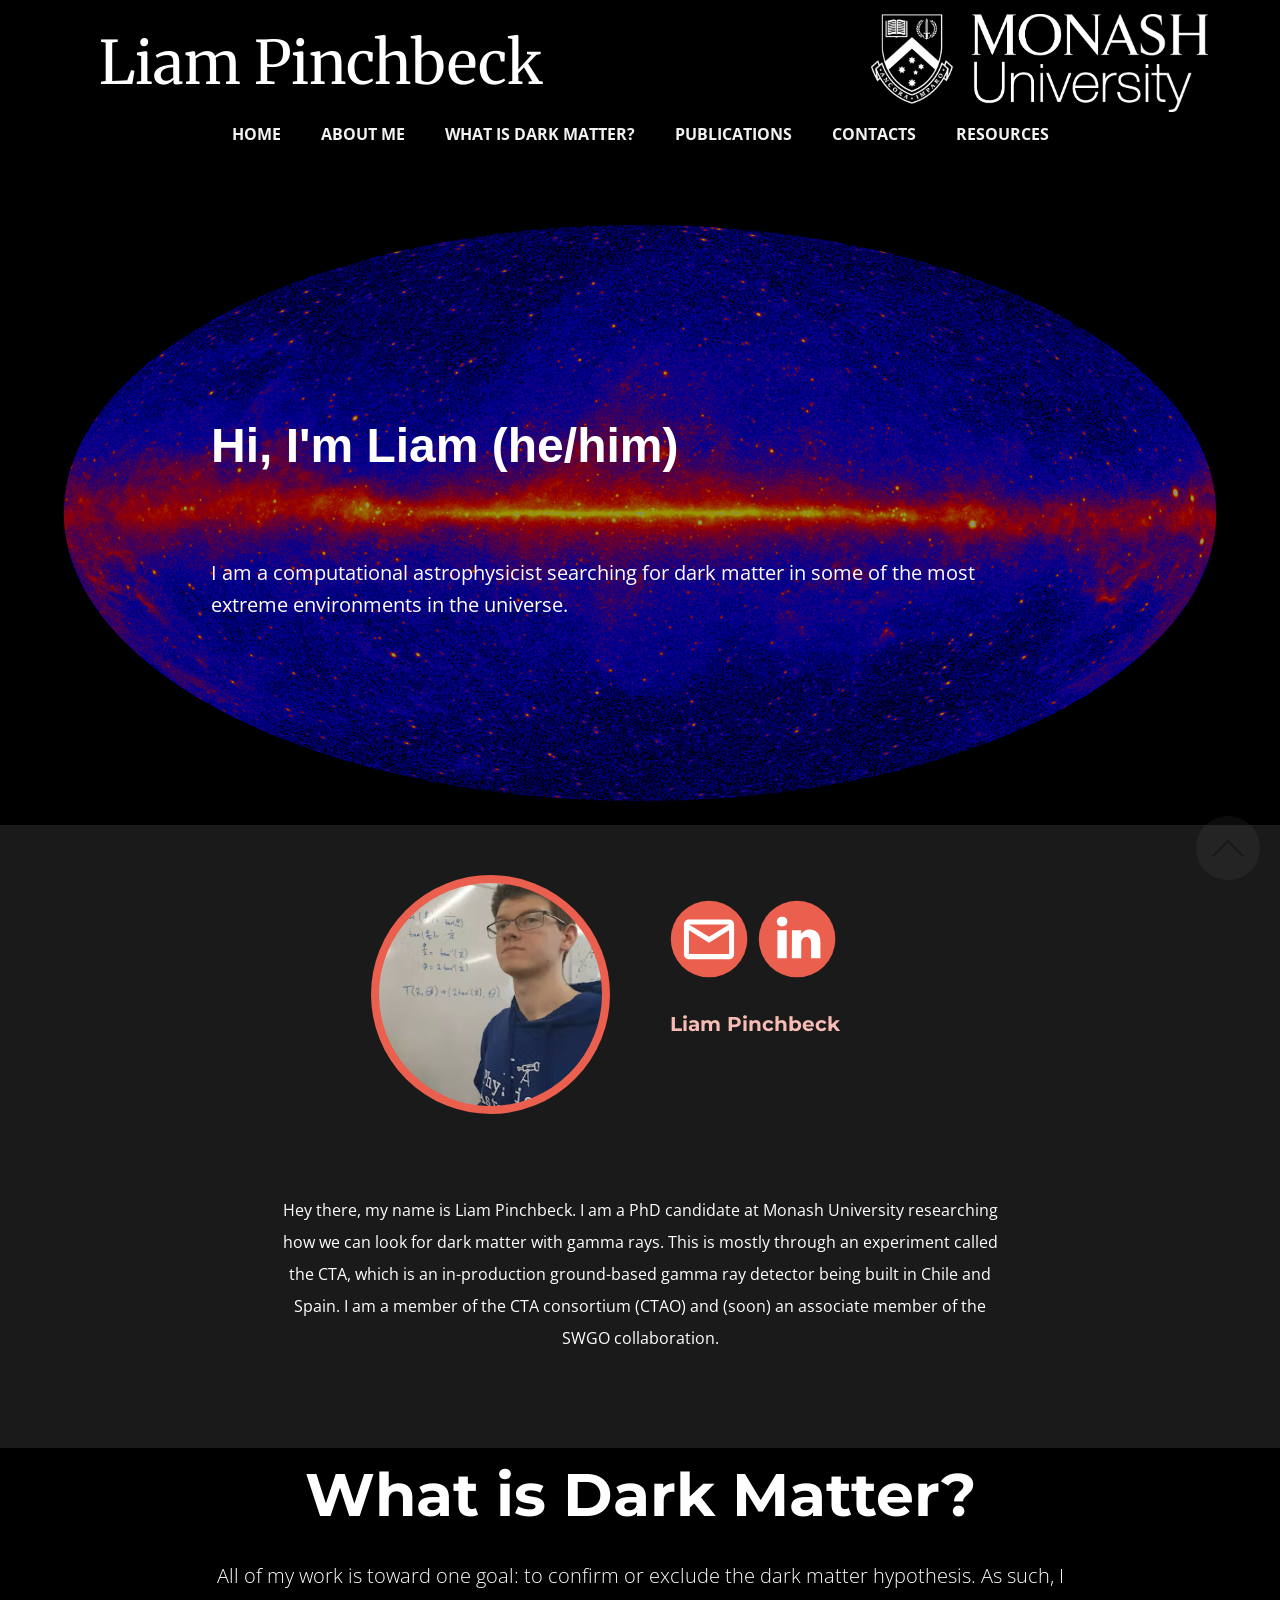
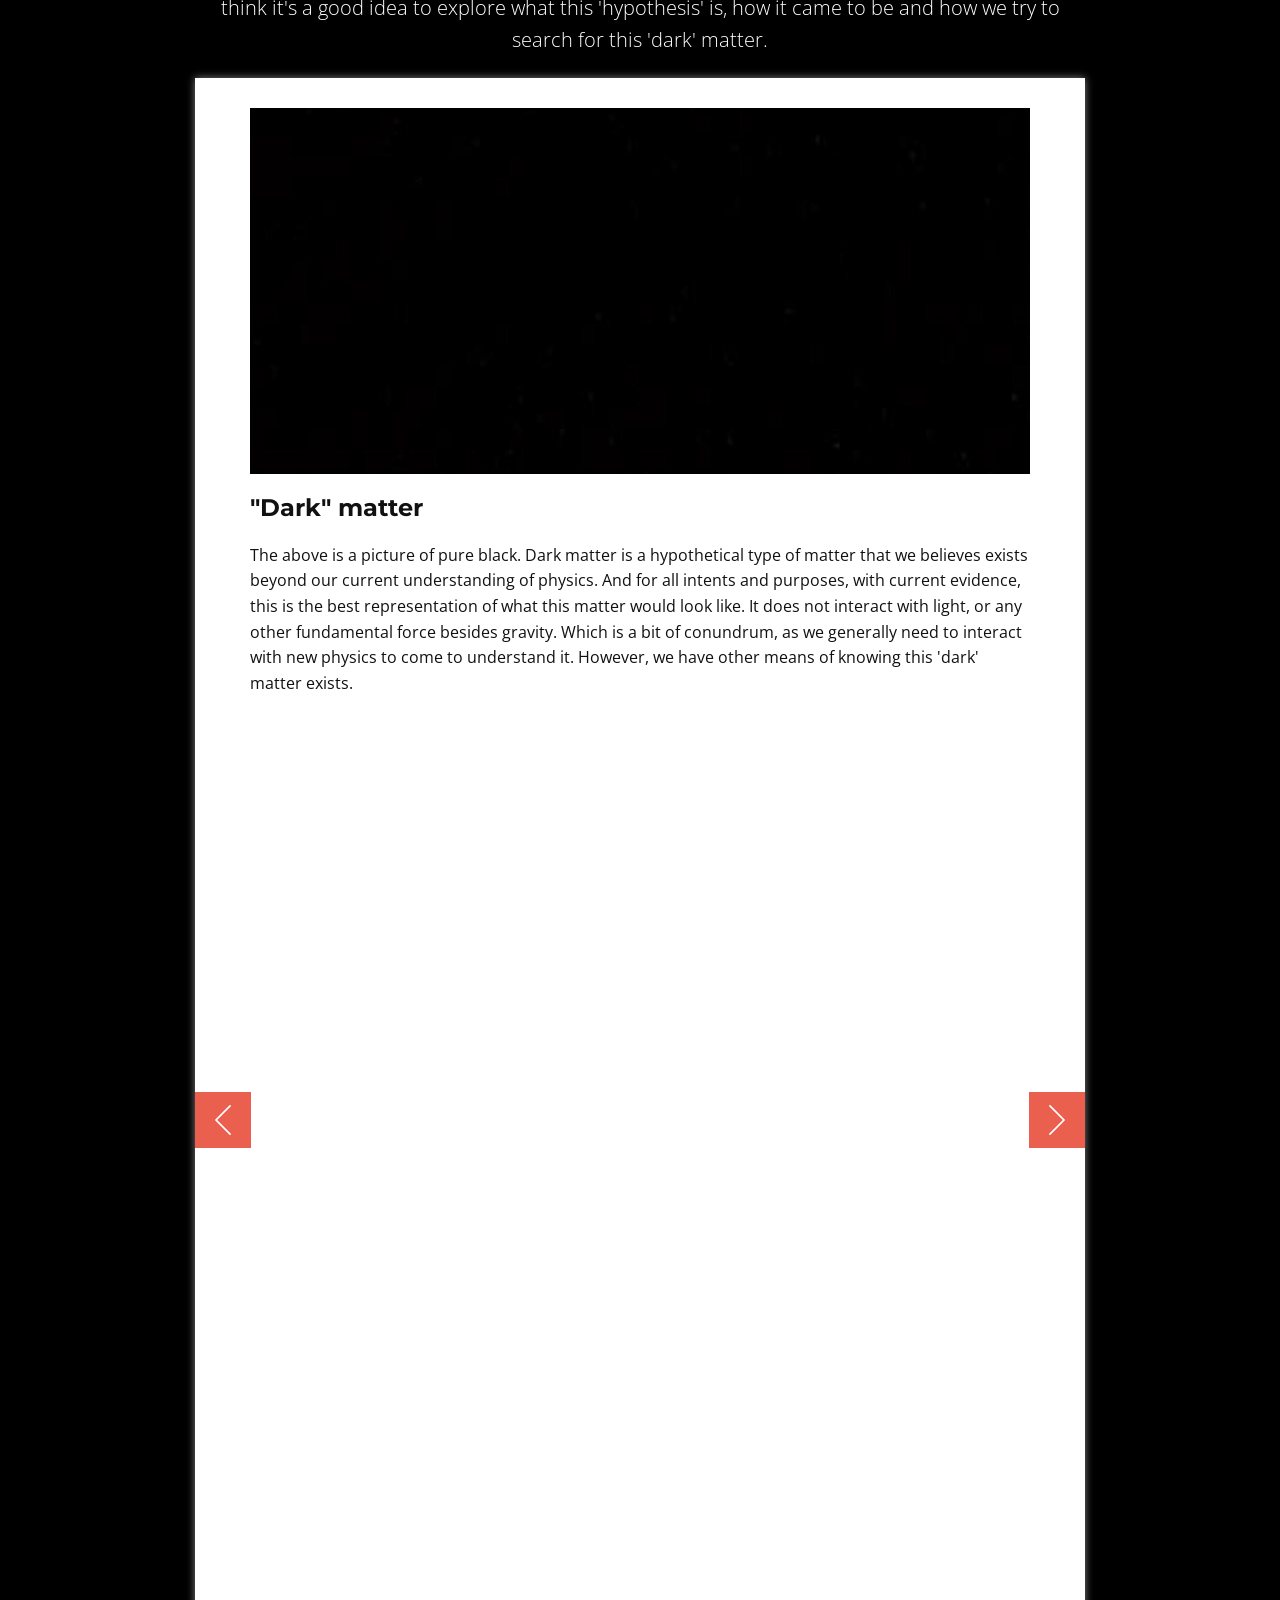
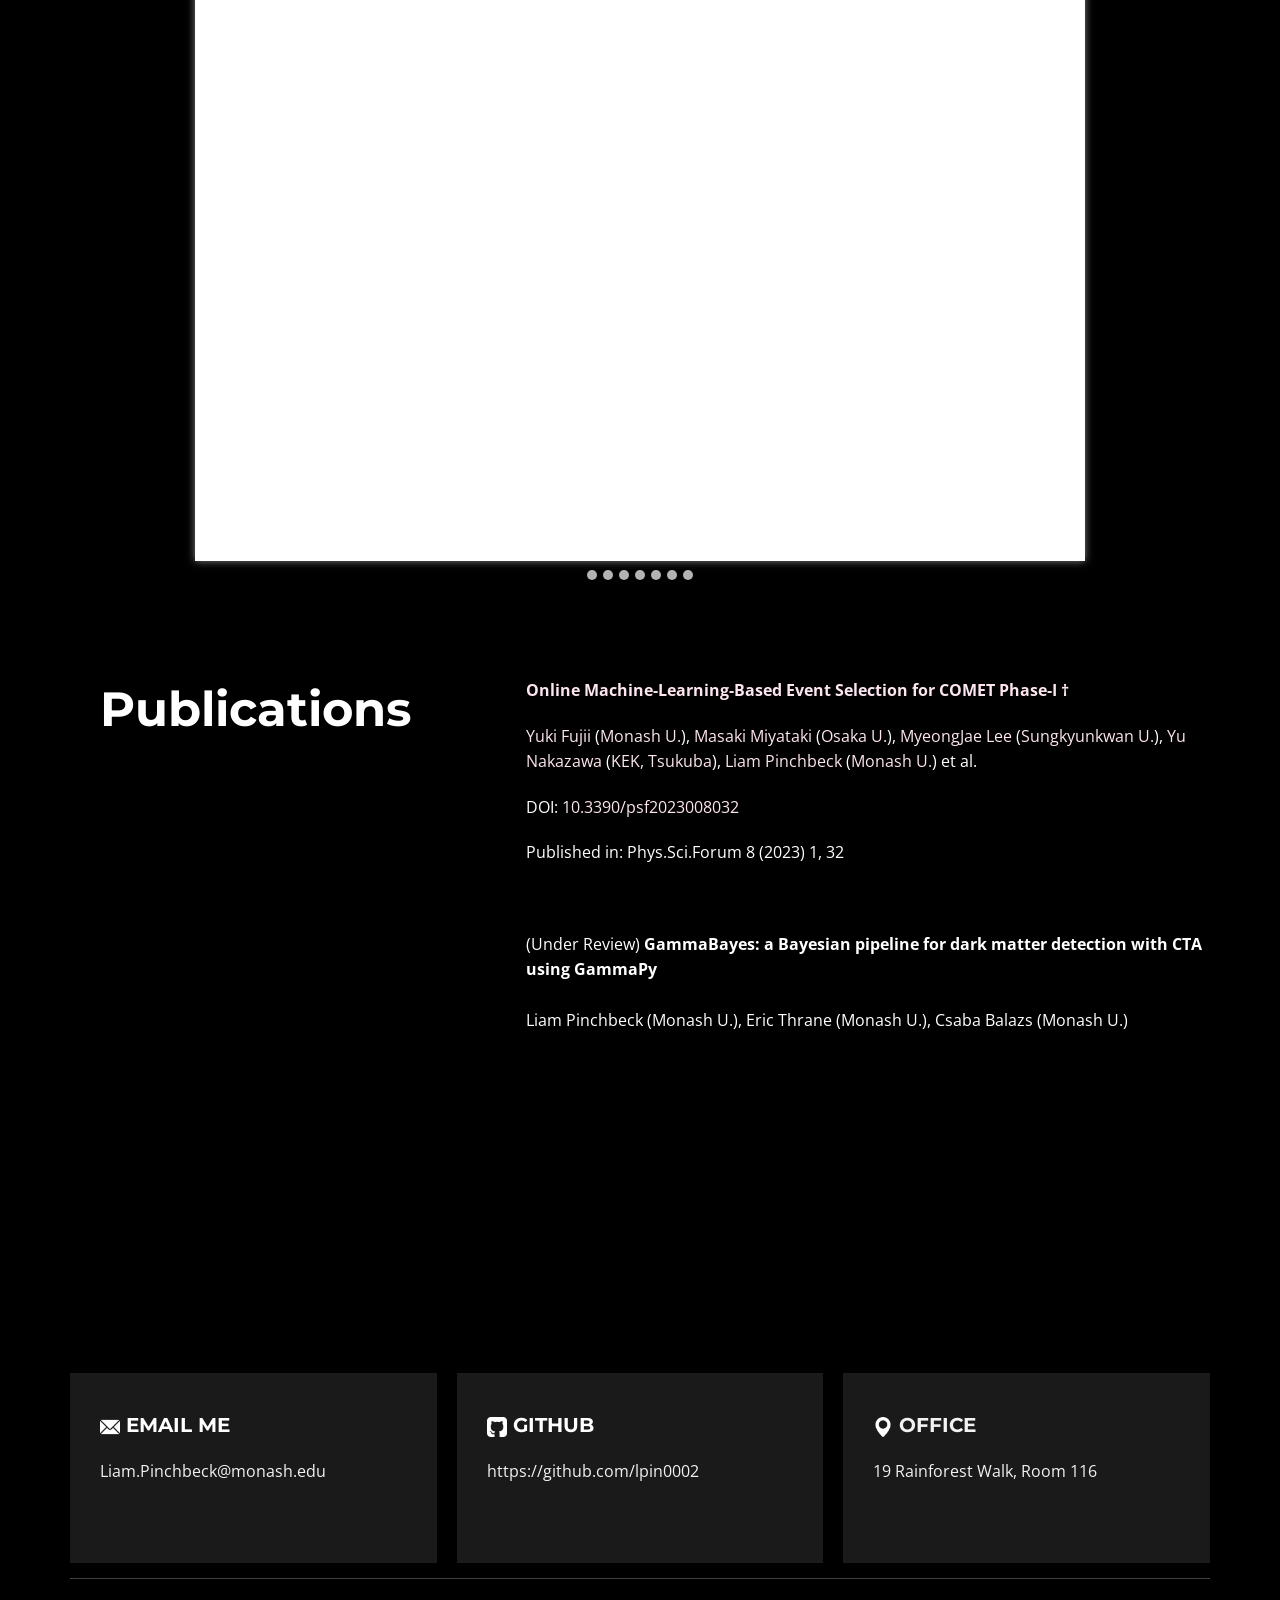
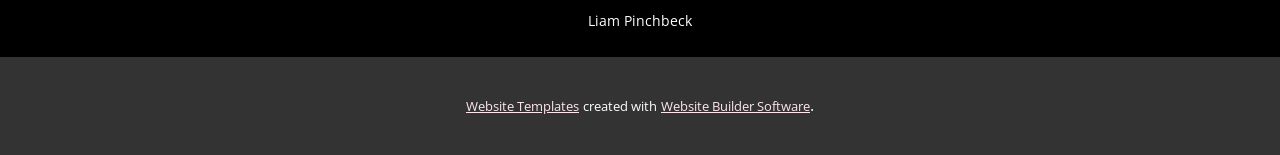
==== commit 4a8e1d21: "Re-uploaded Monash logo" ====
--- a/index.html
+++ b/index.html
@@ -31,11 +31,11 @@
     <meta property="og:type" content="website">
     <link rel="canonical" href="/">
   <meta data-intl-tel-input-cdn-path="intlTelInput/"></head>
-  <body data-home-page="https://website6086346.nicepage.io/Liam-Pinchbeck.html?version=8b5dbb5b-cb55-962f-7f68-8ab0e6d50220" data-home-page-title="Liam Pinchbeck" data-path-to-root="./" data-include-products="false" class="u-body u-palette-2-base u-xl-mode" data-lang="en"><header class=" u-clearfix u-header u-section-row-container" id="sec-9f37"><div class="u-section-rows">
+  <body data-home-page="https://website6086346.nicepage.io/Liam-Pinchbeck.html?version=731b4b5d-9612-3914-fa04-4b0e66259c83" data-home-page-title="Liam Pinchbeck" data-path-to-root="./" data-include-products="false" class="u-body u-palette-2-base u-xl-mode" data-lang="en"><header class=" u-clearfix u-header u-section-row-container" id="sec-9f37"><div class="u-section-rows">
         <div class="u-black u-section-row u-section-row-1" id="sec-71fa">
           <div class="u-clearfix u-sheet u-sheet-1">
+            <img class="u-image u-image-contain u-image-default u-image-1" src="images/_Monash_White.jpg" alt="" data-image-width="4038" data-image-height="1171">
             <p class="u-custom-font u-font-merriweather u-text u-text-1">Liam Pinchbeck</p>
-            <img class="u-image u-image-contain u-image-default u-image-1" src="images/_Monash_White2lineYES.png" alt="" data-image-width="4038" data-image-height="1171">
             <nav class="u-menu u-menu-one-level u-offcanvas u-menu-1">
               <div class="menu-collapse" style="font-size: 1rem; letter-spacing: 0px; font-weight: 700; text-transform: uppercase;">
                 <a class="u-button-style u-custom-active-border-color u-custom-border u-custom-border-color u-custom-borders u-custom-hover-border-color u-custom-left-right-menu-spacing u-custom-text-active-color u-custom-text-color u-custom-text-hover-color u-custom-top-bottom-menu-spacing u-nav-link" href="#">
@@ -45,7 +45,7 @@
                 </a>
               </div>
               <div class="u-custom-menu u-nav-container">
-                <ul class="u-nav u-spacing-20 u-unstyled u-nav-1"><li class="u-nav-item"><a class="u-border-active-grey-30 u-border-hover-grey-30 u-button-style u-nav-link u-text-active-custom-color-1 u-text-grey-5 u-text-hover-custom-color-1" href="home-1.html" style="padding: 10px;">Home</a>
+                <ul class="u-nav u-spacing-20 u-unstyled u-nav-1"><li class="u-nav-item"><a class="u-border-active-grey-30 u-border-hover-grey-30 u-button-style u-nav-link u-text-active-custom-color-1 u-text-grey-5 u-text-hover-custom-color-1" href="Liam-Pinchbeck.html" style="padding: 10px;">Home</a>
 </li><li class="u-nav-item"><a class="u-border-active-grey-30 u-border-hover-grey-30 u-button-style u-nav-link u-text-active-custom-color-1 u-text-grey-5 u-text-hover-custom-color-1" href="Liam-Pinchbeck.html#carousel_7910" style="padding: 10px;">About Me</a>
 </li><li class="u-nav-item"><a class="u-border-active-grey-30 u-border-hover-grey-30 u-button-style u-nav-link u-text-active-custom-color-1 u-text-grey-5 u-text-hover-custom-color-1" href="Liam-Pinchbeck.html#carousel_6a9b" style="padding: 10px;">What is dark matter?</a>
 </li><li class="u-nav-item"><a class="u-border-active-grey-30 u-border-hover-grey-30 u-button-style u-nav-link u-text-active-custom-color-1 u-text-grey-5 u-text-hover-custom-color-1" href="Liam-Pinchbeck.html#sec-739d" style="padding: 10px;">Publications</a>
@@ -57,7 +57,7 @@
                 <div class="u-black u-container-style u-inner-container-layout u-opacity u-opacity-95 u-sidenav">
                   <div class="u-inner-container-layout u-sidenav-overflow">
                     <div class="u-menu-close"></div>
-                    <ul class="u-align-center u-nav u-popupmenu-items u-unstyled u-nav-2"><li class="u-nav-item"><a class="u-button-style u-nav-link" href="home-1.html">Home</a>
+                    <ul class="u-align-center u-nav u-popupmenu-items u-unstyled u-nav-2"><li class="u-nav-item"><a class="u-button-style u-nav-link" href="Liam-Pinchbeck.html">Home</a>
 </li><li class="u-nav-item"><a class="u-button-style u-nav-link" href="Liam-Pinchbeck.html#carousel_7910">About Me</a>
 </li><li class="u-nav-item"><a class="u-button-style u-nav-link" href="Liam-Pinchbeck.html#carousel_6a9b">What is dark matter?</a>
 </li><li class="u-nav-item"><a class="u-button-style u-nav-link" href="Liam-Pinchbeck.html#sec-739d">Publications</a>
--- a/nicepage.css
+++ b/nicepage.css
@@ -42785,24 +42785,24 @@
 }
 
 .u-header .u-sheet-1 {
-  min-height: 176px;
+  min-height: 166px;
+}
+
+.u-header .u-image-1 {
+  width: 341px;
+  height: 98px;
+  margin: 14px 0 0 auto;
 }
 
 .u-header .u-text-1 {
   font-size: 3.75rem;
   line-height: 1;
   font-family: Merriweather, serif;
-  margin: 13px 570px 0 29px;
-}
-
-.u-header .u-image-1 {
-  width: 297px;
-  height: 86px;
-  margin: -60px 0 0 auto;
+  margin: -79px 570px 0 29px;
 }
 
 .u-header .u-menu-1 {
-  margin: 16px auto 25px;
+  margin: 23px auto 14px;
 }
 
 .u-header .u-nav-1 {
@@ -42825,13 +42825,13 @@
   min-height: 35px;
 }
 @media (max-width: 1199px) {
+  .u-header .u-image-1 {
+    width: 341px;
+  }
+
   .u-header .u-text-1 {
     margin-right: 399px;
     margin-left: 0;
-  }
-
-  .u-header .u-image-1 {
-    width: 297px;
   }
 }
 
@@ -42847,7 +42847,11 @@
   }
 }
 
-
+@media (max-width: 575px) {
+  .u-header .u-image-1 {
+    width: 340px;
+  }
+}
 
 .u-footer .u-sheet-1 {
   min-height: 94px;
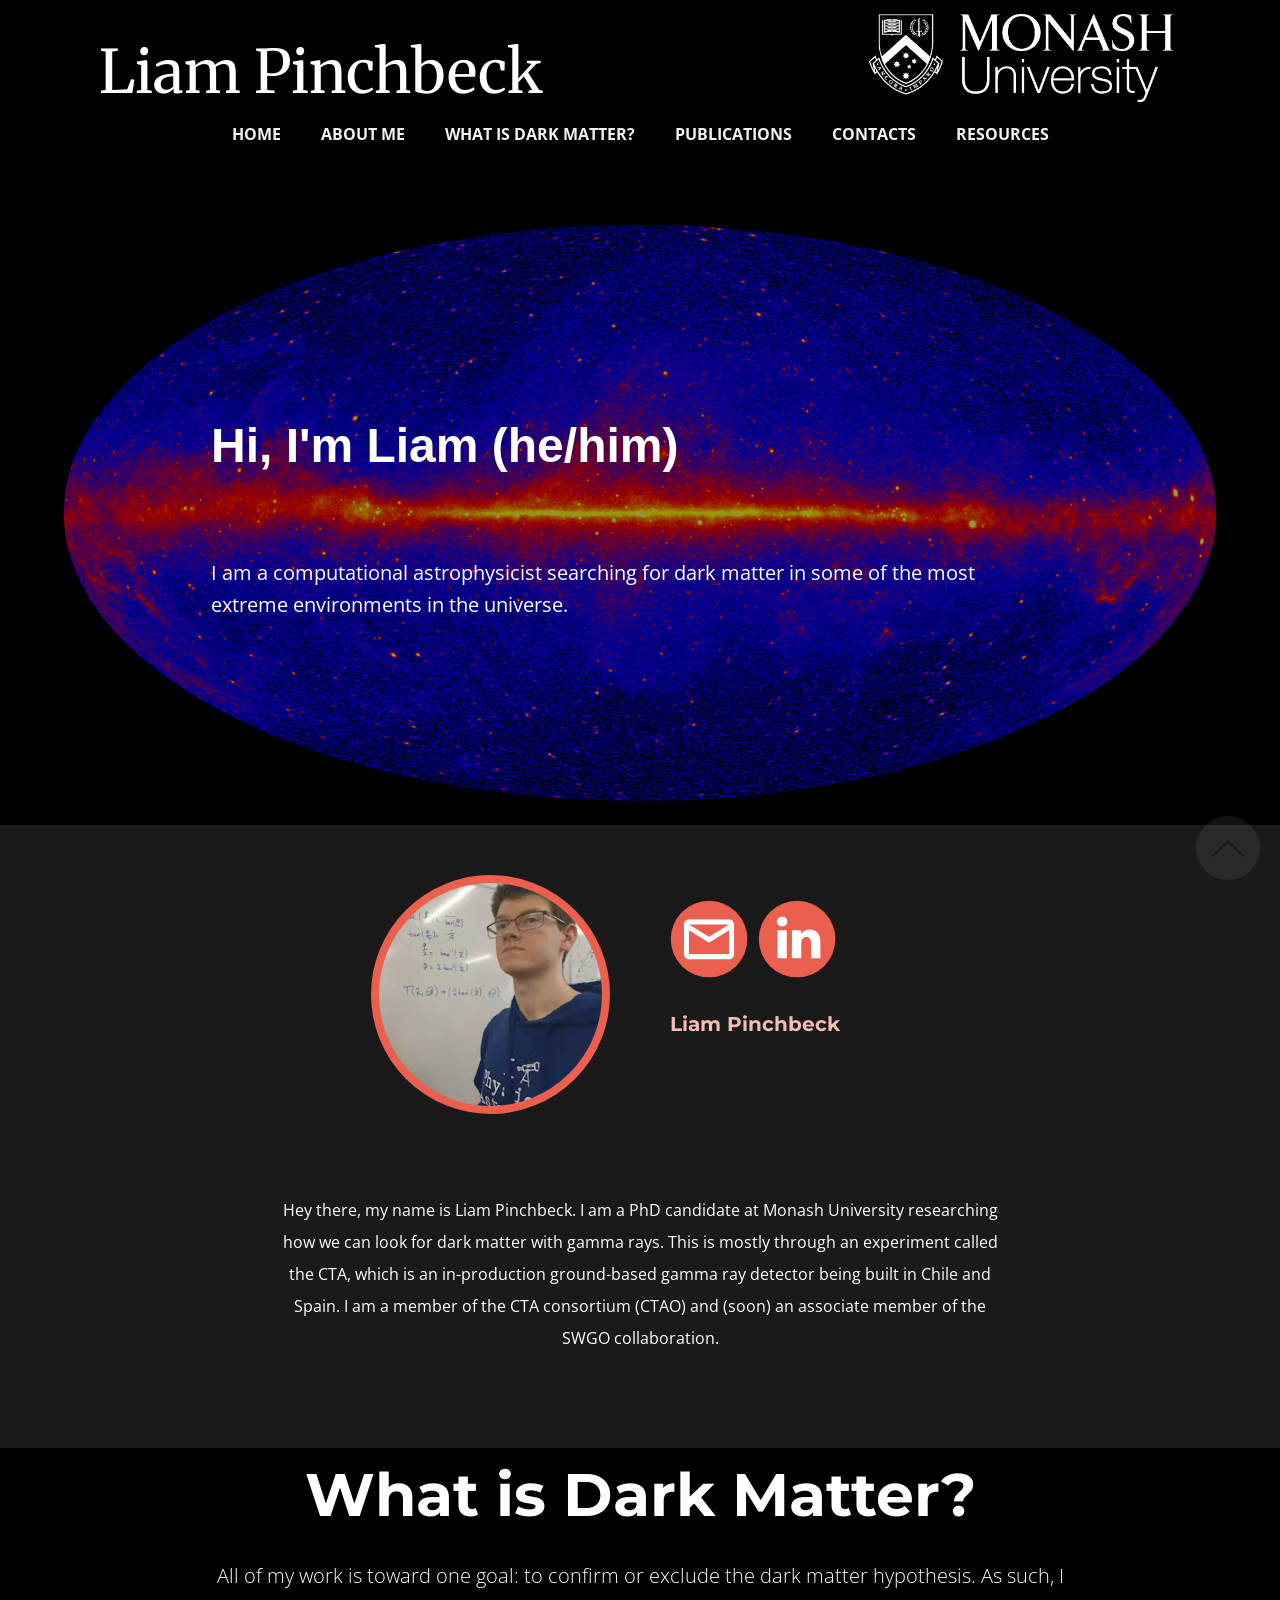
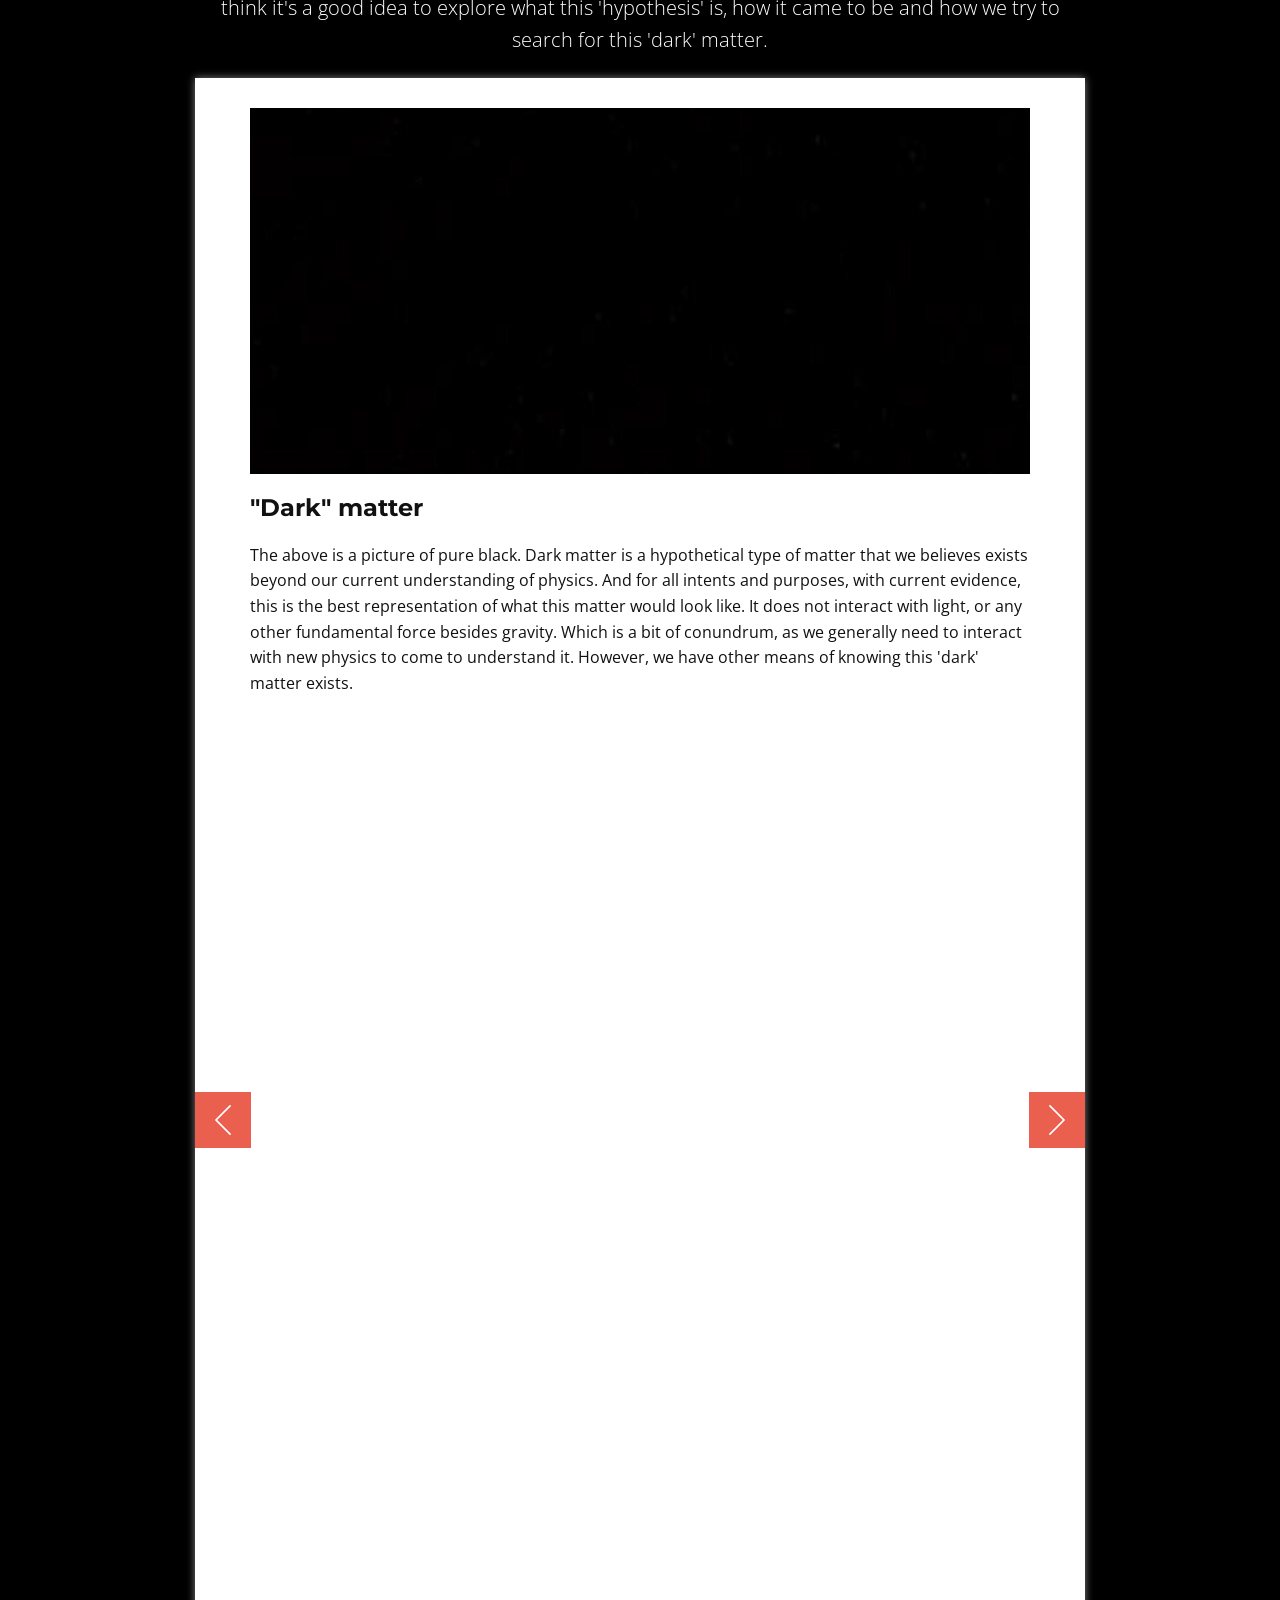
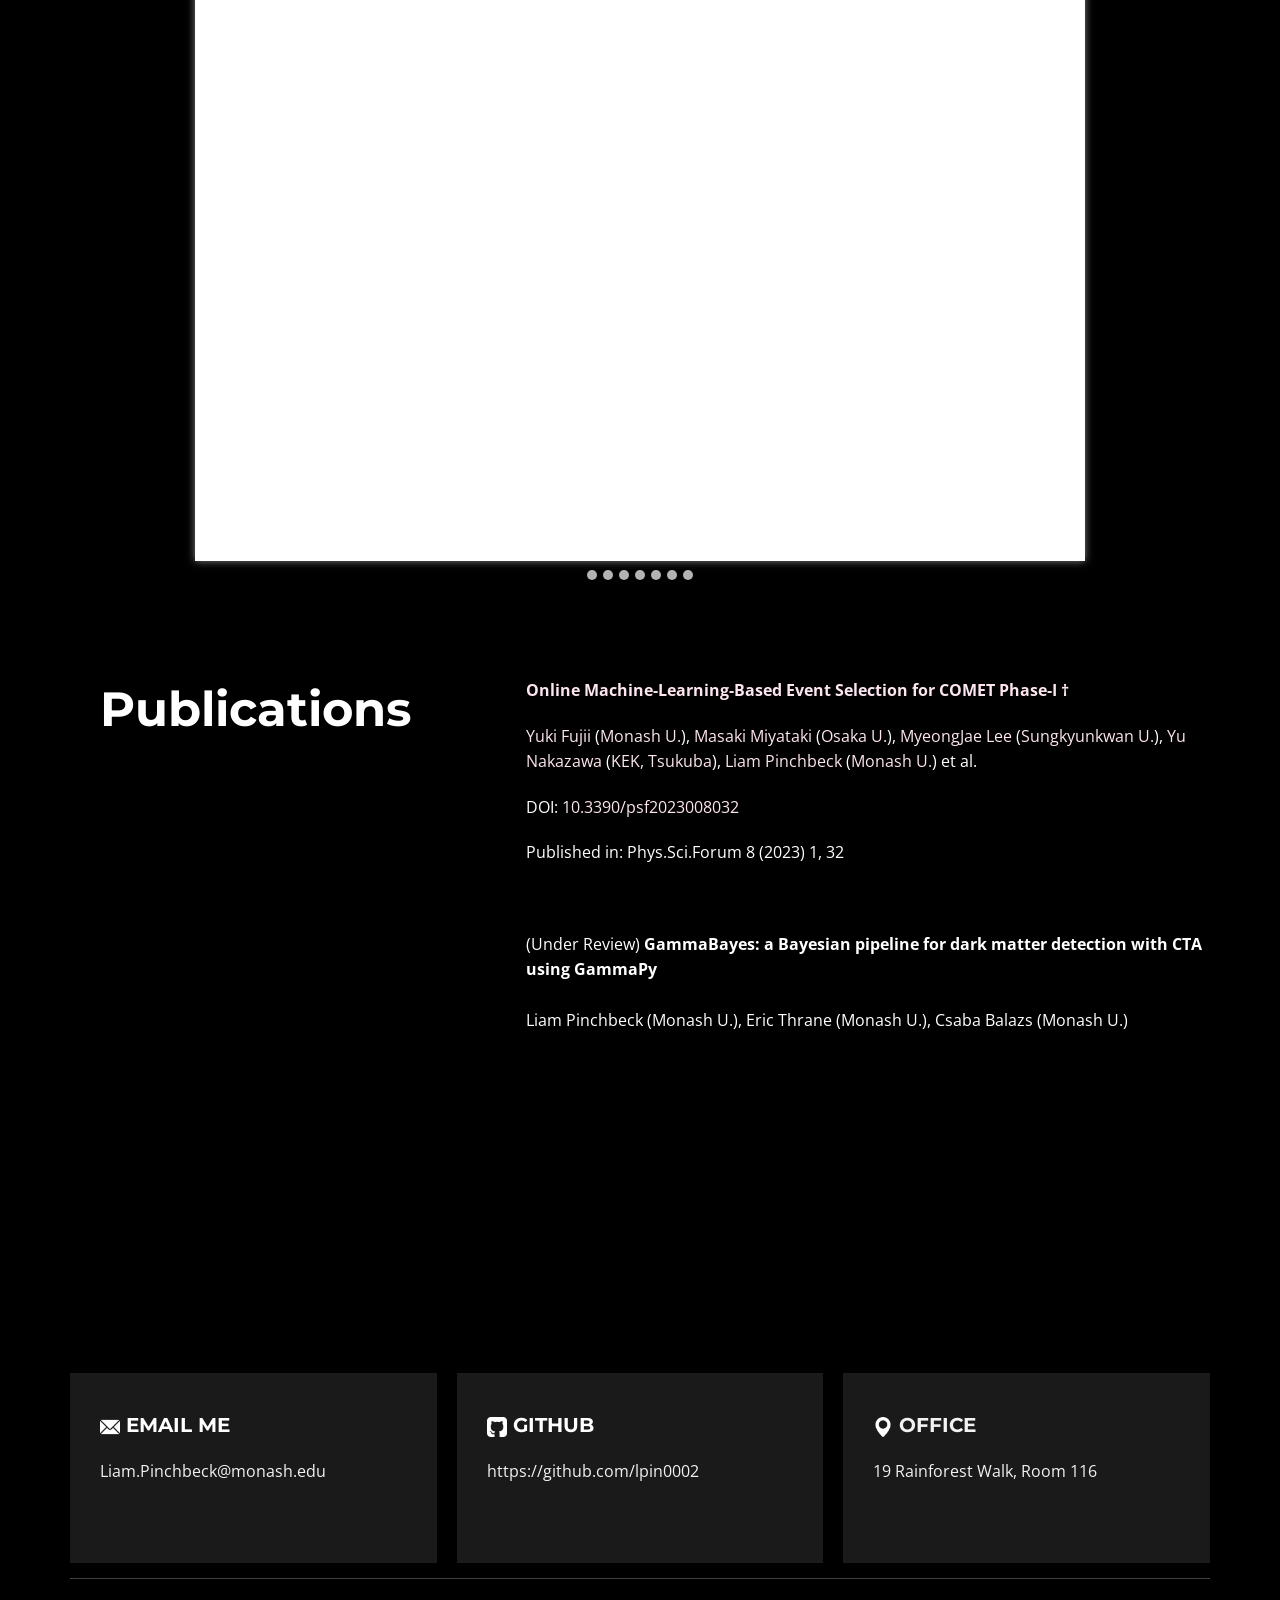
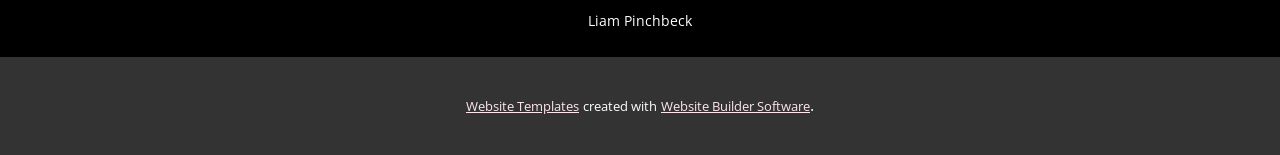
==== commit d9829c20: "Please man" ====
--- a/index.html
+++ b/index.html
@@ -31,7 +31,7 @@
     <meta property="og:type" content="website">
     <link rel="canonical" href="/">
   <meta data-intl-tel-input-cdn-path="intlTelInput/"></head>
-  <body data-home-page="https://website6086346.nicepage.io/Liam-Pinchbeck.html?version=731b4b5d-9612-3914-fa04-4b0e66259c83" data-home-page-title="Liam Pinchbeck" data-path-to-root="./" data-include-products="false" class="u-body u-palette-2-base u-xl-mode" data-lang="en"><header class=" u-clearfix u-header u-section-row-container" id="sec-9f37"><div class="u-section-rows">
+  <body data-home-page="https://website6086346.nicepage.io/Liam-Pinchbeck.html?version=35f7161e-47dc-ce5d-a96b-03356eb328d0" data-home-page-title="Liam Pinchbeck" data-path-to-root="./" data-include-products="false" class="u-body u-palette-2-base u-xl-mode" data-lang="en"><header class=" u-clearfix u-header u-section-row-container" id="sec-9f37"><div class="u-section-rows">
         <div class="u-black u-section-row u-section-row-1" id="sec-71fa">
           <div class="u-clearfix u-sheet u-sheet-1">
             <img class="u-image u-image-contain u-image-default u-image-1" src="images/_Monash_White.jpg" alt="" data-image-width="4038" data-image-height="1171">
--- a/nicepage.css
+++ b/nicepage.css
@@ -42789,8 +42789,8 @@
 }
 
 .u-header .u-image-1 {
-  width: 341px;
-  height: 98px;
+  width: 378px;
+  height: 88px;
   margin: 14px 0 0 auto;
 }
 
@@ -42798,11 +42798,11 @@
   font-size: 3.75rem;
   line-height: 1;
   font-family: Merriweather, serif;
-  margin: -79px 570px 0 29px;
+  margin: -60px 570px 0 29px;
 }
 
 .u-header .u-menu-1 {
-  margin: 23px auto 14px;
+  margin: 14px auto;
 }
 
 .u-header .u-nav-1 {
@@ -42825,11 +42825,8 @@
   min-height: 35px;
 }
 @media (max-width: 1199px) {
-  .u-header .u-image-1 {
-    width: 341px;
-  }
-
   .u-header .u-text-1 {
+    margin-top: -74px;
     margin-right: 399px;
     margin-left: 0;
   }
@@ -42848,8 +42845,13 @@
 }
 
 @media (max-width: 575px) {
+  .u-header .u-sheet-1 {
+    min-height: 157px;
+  }
+
   .u-header .u-image-1 {
     width: 340px;
+    height: 79px;
   }
 }
 
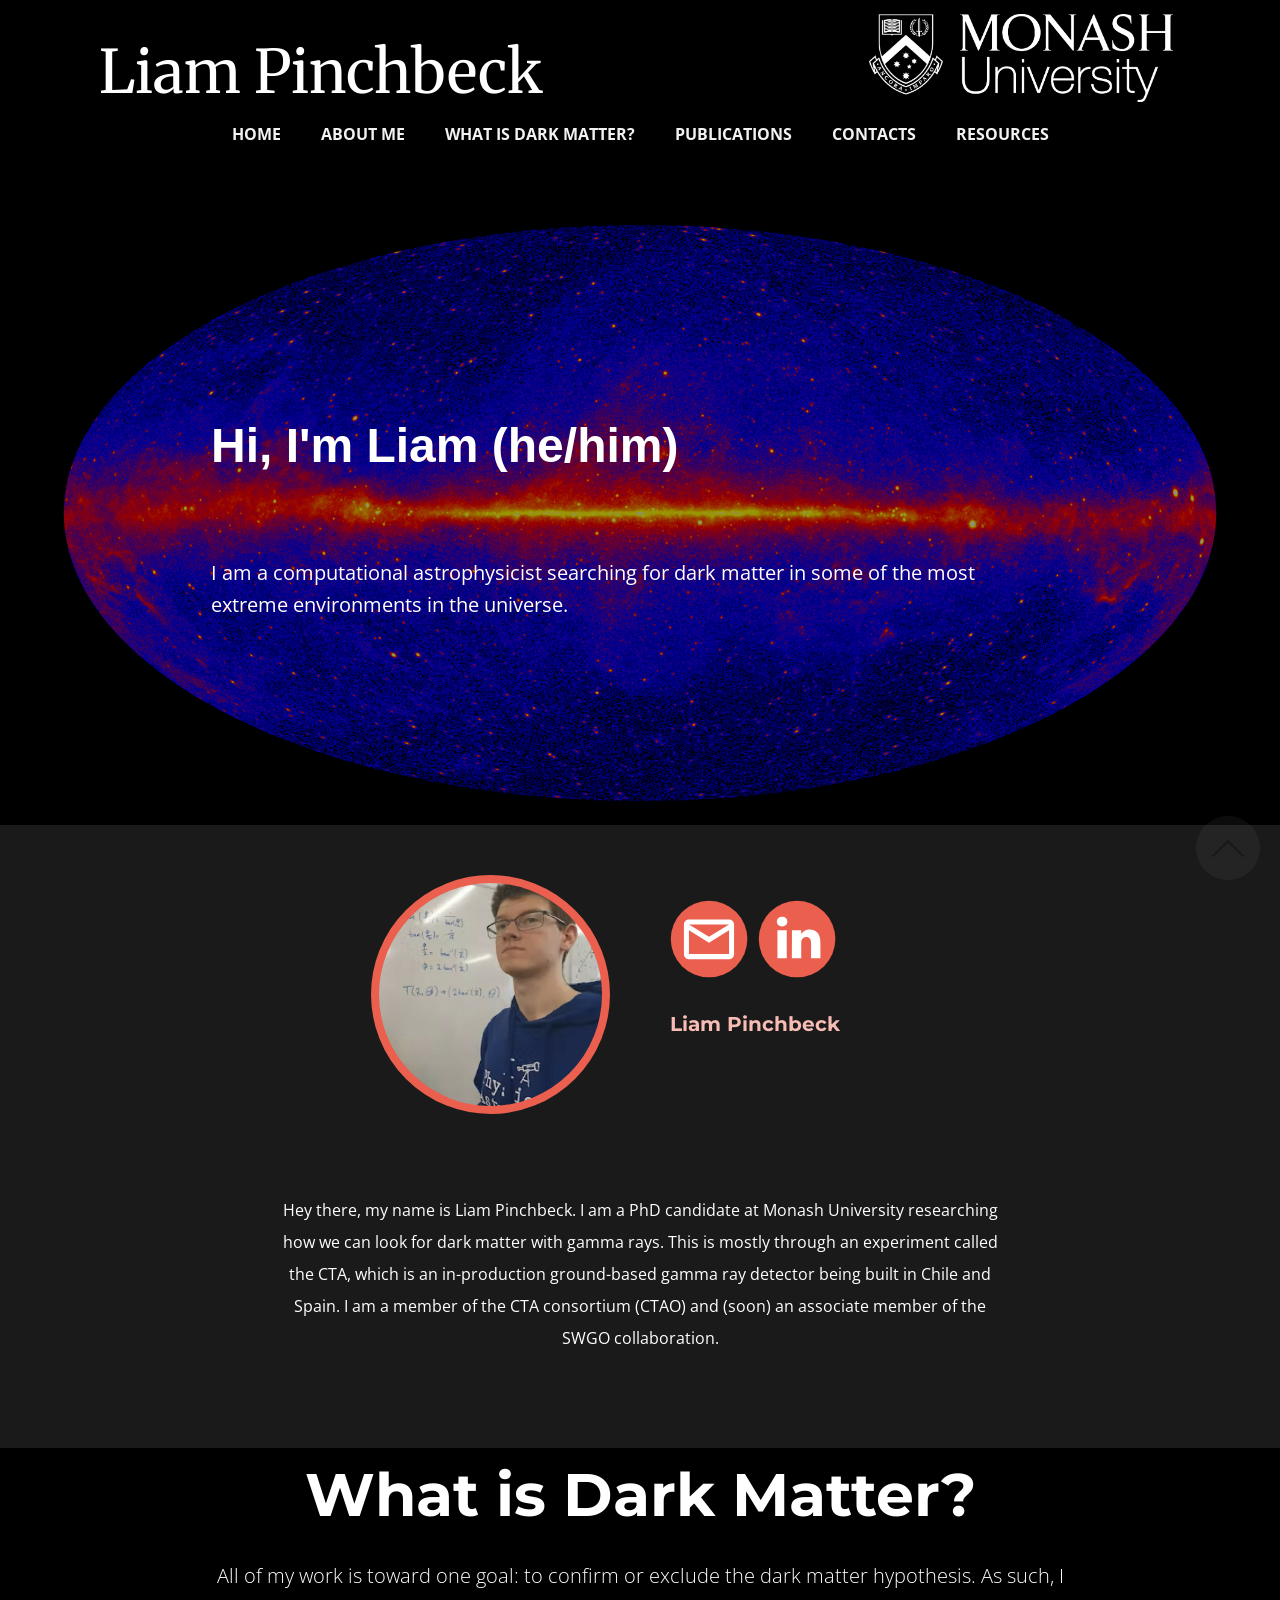
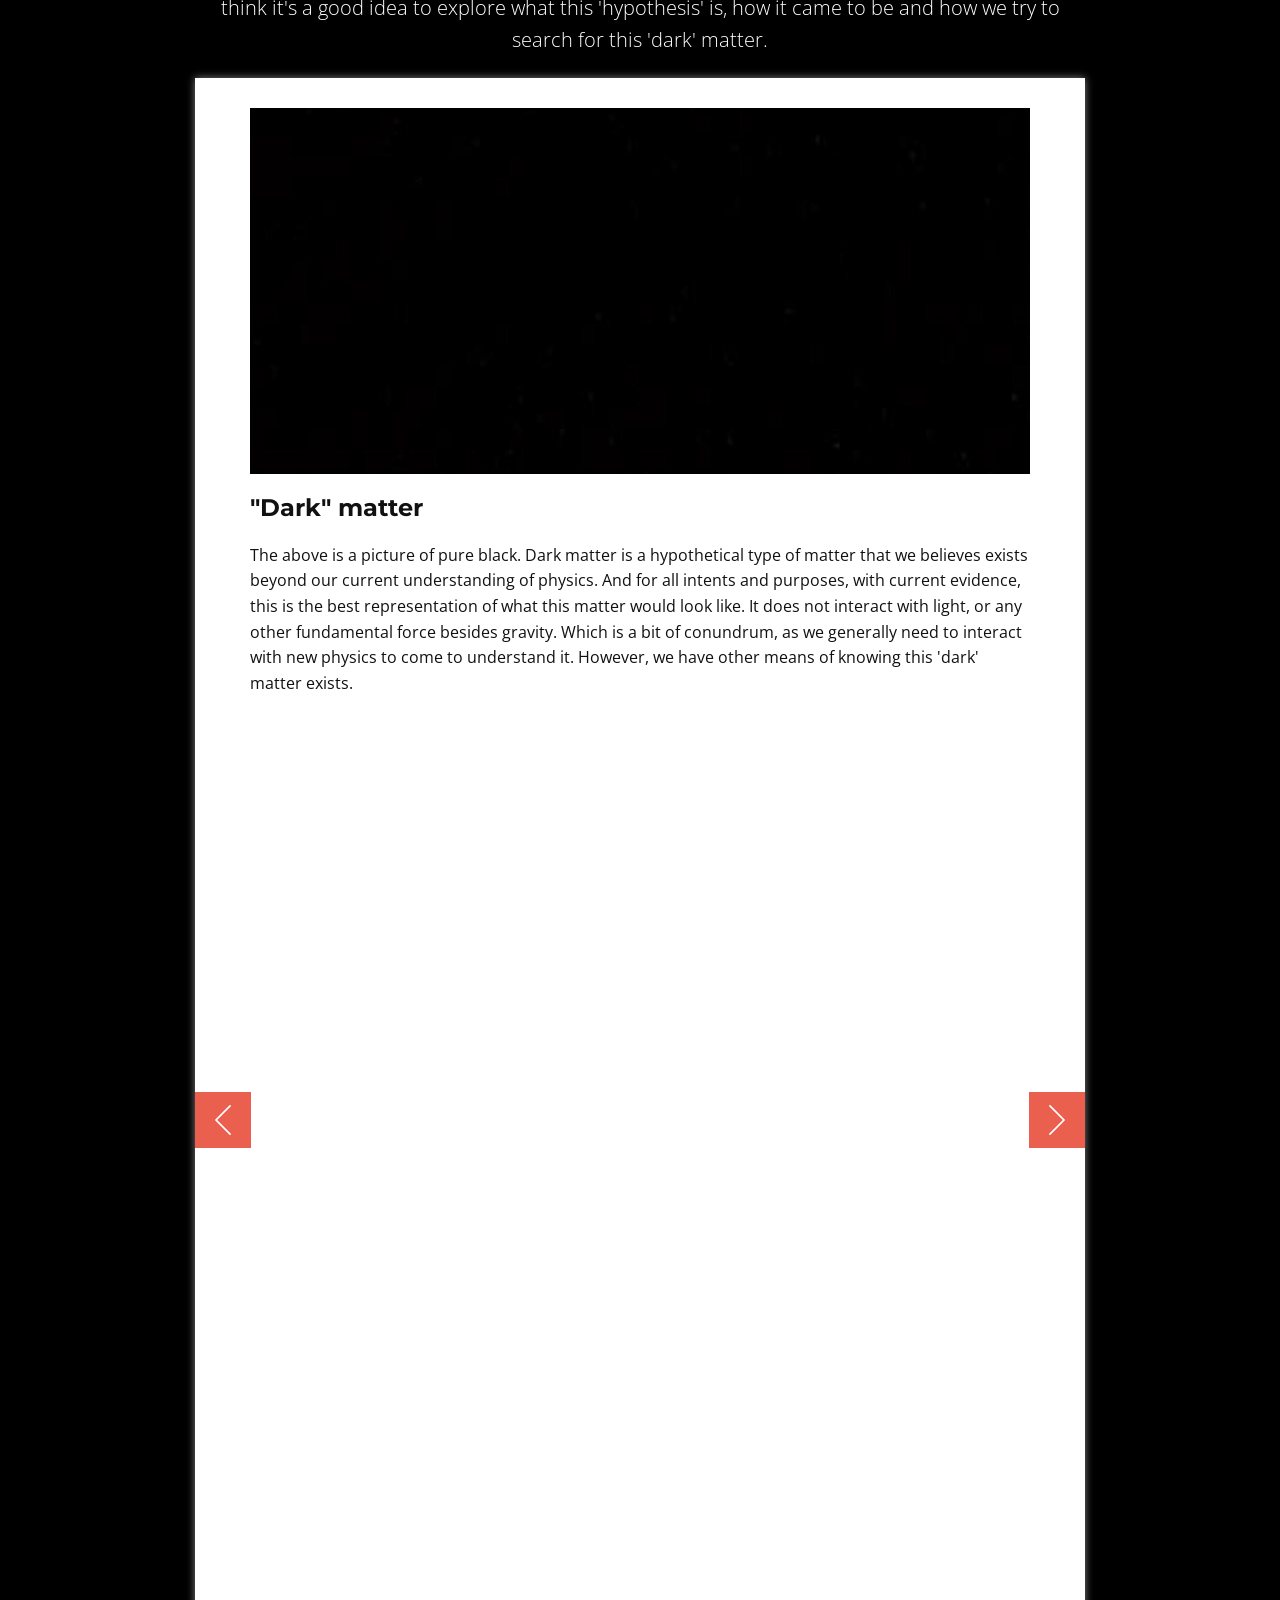
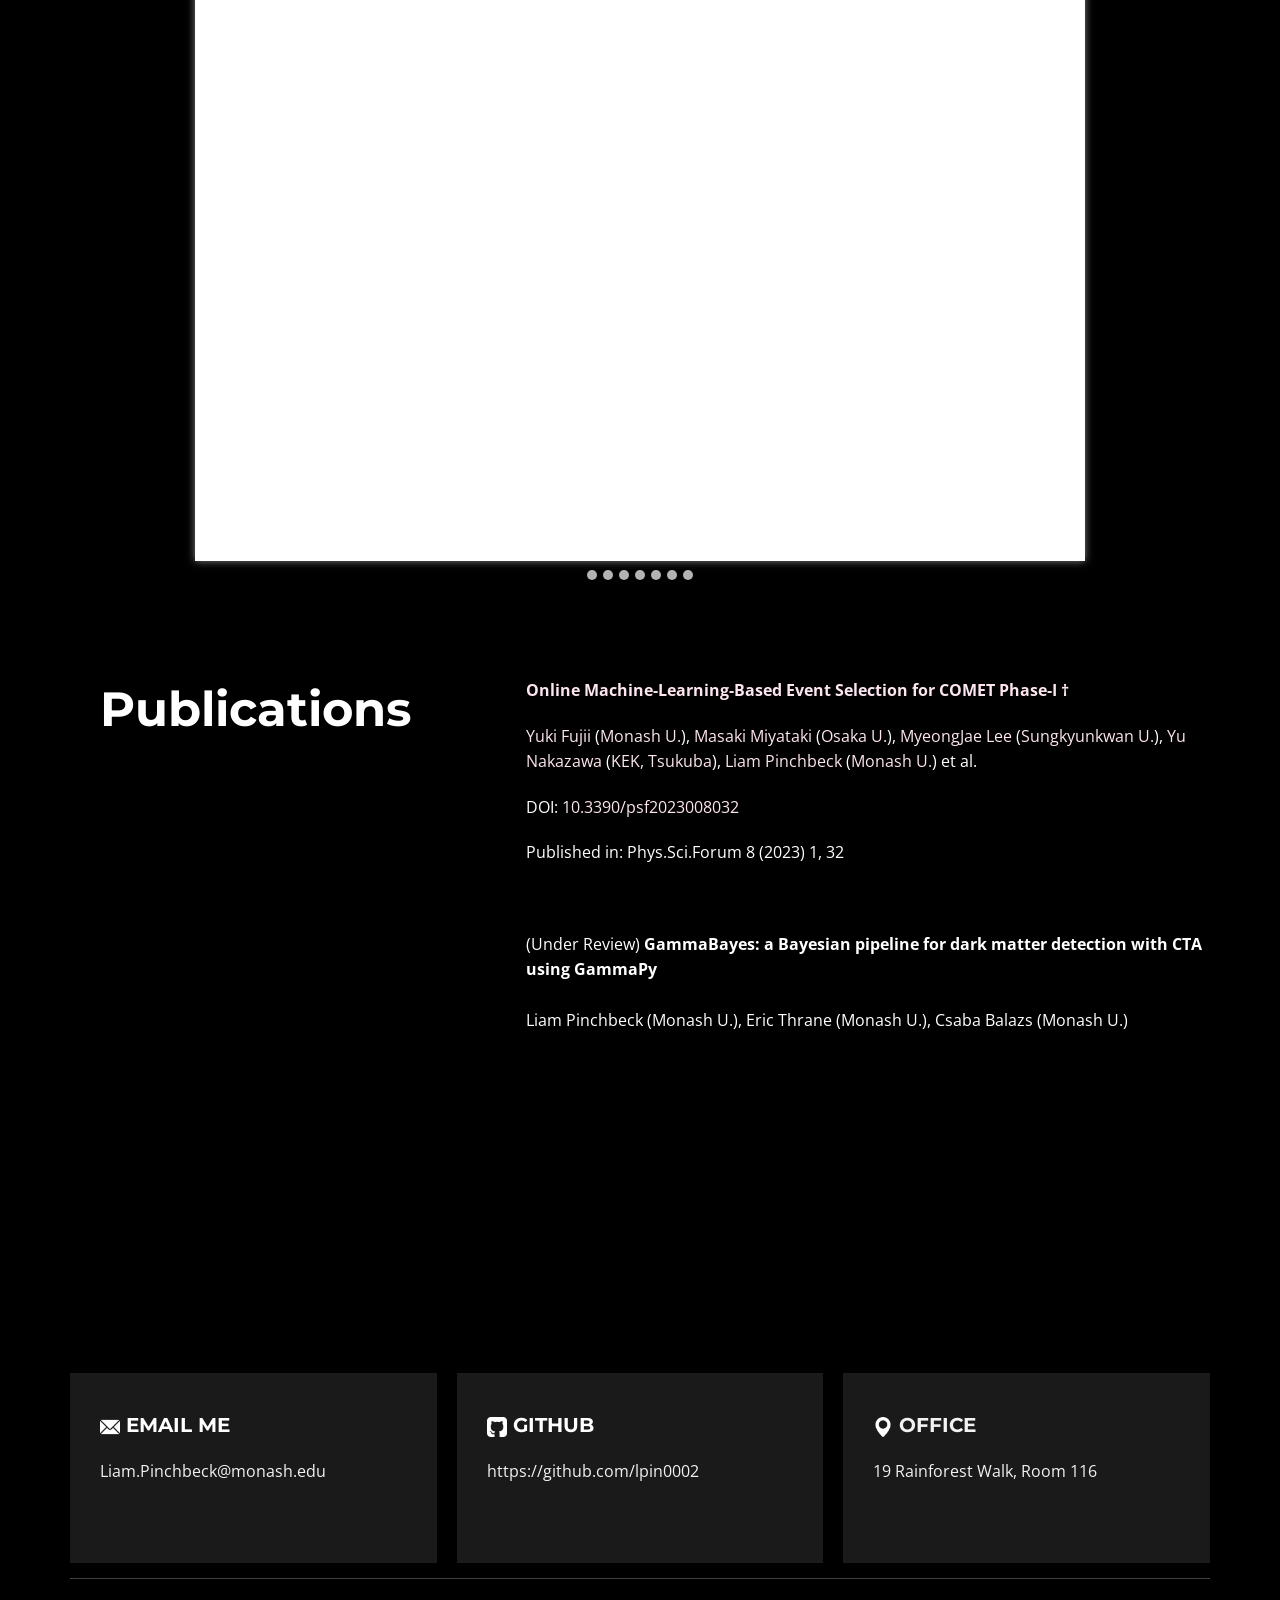
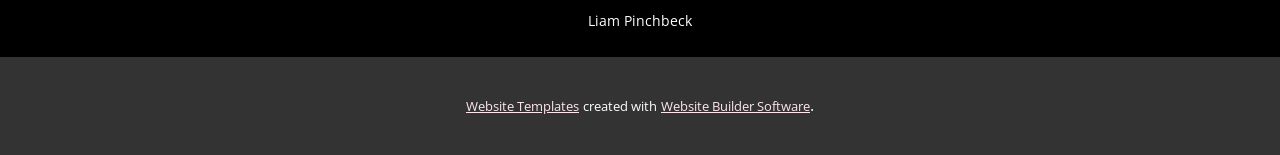
==== commit f084e9c4: "Adding more to the slides" ====
--- a/index.html
+++ b/index.html
@@ -31,7 +31,7 @@
     <meta property="og:type" content="website">
     <link rel="canonical" href="/">
   <meta data-intl-tel-input-cdn-path="intlTelInput/"></head>
-  <body data-home-page="https://website6086346.nicepage.io/Liam-Pinchbeck.html?version=35f7161e-47dc-ce5d-a96b-03356eb328d0" data-home-page-title="Liam Pinchbeck" data-path-to-root="./" data-include-products="false" class="u-body u-palette-2-base u-xl-mode" data-lang="en"><header class=" u-clearfix u-header u-section-row-container" id="sec-9f37"><div class="u-section-rows">
+  <body data-home-page="https://website6086346.nicepage.io/Liam-Pinchbeck.html?version=d1bd89c5-62f8-e663-c00f-efc87feb3b88" data-home-page-title="Liam Pinchbeck" data-path-to-root="./" data-include-products="false" class="u-body u-palette-2-base u-xl-mode" data-lang="en"><header class=" u-clearfix u-header u-section-row-container" id="sec-9f37"><div class="u-section-rows">
         <div class="u-black u-section-row u-section-row-1" id="sec-71fa">
           <div class="u-clearfix u-sheet u-sheet-1">
             <img class="u-image u-image-contain u-image-default u-image-1" src="images/_Monash_White.jpg" alt="" data-image-width="4038" data-image-height="1171">
@@ -130,15 +130,15 @@
       <div class="u-clearfix u-sheet u-sheet-1">
         <h2 class="u-text u-text-1">What is Dark Matter?</h2>
         <p class="u-text u-text-2">All of my work is toward one goal: to confirm or exclude the dark matter hypothesis. As such, I think it's a good idea to explore what this 'hypothesis' is, how it came to be and how we try to search for this 'dark' matter.</p>
-        <div id="carousel-9d86" data-interval="5000" data-u-ride="carousel" class="custom-expanded u-carousel u-slider u-slider-1">
+        <div id="carousel-1dfe" data-interval="5000" data-u-ride="carousel" class="custom-expanded u-carousel u-slider u-slider-1">
           <ol class="u-absolute-hcenter u-carousel-indicators u-carousel-indicators-1">
-            <li data-u-target="#carousel-9d86" class="u-active u-grey-30 u-shape-circle" data-u-slide-to="0" style="width: 10px; height: 10px;"></li>
-            <li data-u-target="#carousel-9d86" class="u-grey-30 u-shape-circle" data-u-slide-to="1" style="width: 10px; height: 10px;"></li>
-            <li data-u-target="#carousel-9d86" class="u-grey-30 u-shape-circle" data-u-slide-to="2" style="width: 10px; height: 10px;"></li>
-            <li data-u-target="#carousel-9d86" class="u-grey-30 u-shape-circle" data-u-slide-to="3" style="width: 10px; height: 10px;"></li>
-            <li data-u-target="#carousel-9d86" class="u-grey-30 u-shape-circle" data-u-slide-to="4" style="width: 10px; height: 10px;"></li>
-            <li data-u-target="#carousel-9d86" class="u-grey-30 u-shape-circle" data-u-slide-to="5" style="width: 10px; height: 10px;"></li>
-            <li data-u-target="#carousel-9d86" class="u-grey-30 u-shape-circle" data-u-slide-to="6" style="width: 10px; height: 10px;"></li>
+            <li data-u-target="#carousel-1dfe" class="u-active u-grey-30 u-shape-circle" data-u-slide-to="0" style="width: 10px; height: 10px;"></li>
+            <li data-u-target="#carousel-1dfe" class="u-grey-30 u-shape-circle" data-u-slide-to="1" style="width: 10px; height: 10px;"></li>
+            <li data-u-target="#carousel-1dfe" class="u-grey-30 u-shape-circle" data-u-slide-to="2" style="width: 10px; height: 10px;"></li>
+            <li data-u-target="#carousel-1dfe" class="u-grey-30 u-shape-circle" data-u-slide-to="3" style="width: 10px; height: 10px;"></li>
+            <li data-u-target="#carousel-1dfe" class="u-grey-30 u-shape-circle" data-u-slide-to="4" style="width: 10px; height: 10px;"></li>
+            <li data-u-target="#carousel-1dfe" class="u-grey-30 u-shape-circle" data-u-slide-to="5" style="width: 10px; height: 10px;"></li>
+            <li data-u-target="#carousel-1dfe" class="u-grey-30 u-shape-circle" data-u-slide-to="6" style="width: 10px; height: 10px;"></li>
           </ol>
           <div class="u-carousel-inner" role="listbox" style="">
             <div class="u-active u-carousel-item u-container-style u-slide u-white u-carousel-item-1">
@@ -164,10 +164,11 @@
             </div>
             <div class="u-align-left u-carousel-item u-container-style u-slide u-white u-carousel-item-3">
               <div class="u-container-layout u-container-layout-3">
-                <p class="u-large-text u-text u-text-variant u-text-7">The piece of evidence that convinced me was that of the Bullet Cluster shown above. The Bullet Cluster is actually a pair of colliding galaxies clusters. The red shading represents hot gas, or normal matter, which we know through observations of X-rays. However, through gravitational lensing we know that there are separate areas, shaded in blue, that have mass, but cannot be normal matter. This is because it is not luminous (not observations of light) and the different areas exhibit different behaviours through their mass distributions.&nbsp;<br>
+                <p class="u-large-text u-text u-text-variant u-text-7">To me, the most convincing piece of evidence behind the dark matter hypothesis is that of the Bullet Cluster shown above. The Bullet Cluster is actually a <span style="font-style: italic;"> pair<span style="font-style: normal;"></span>
+                  </span>&nbsp;of colliding galaxies clusters, a cluster of clusters is still a cluster. The red shading represents hot gas, or normal matter, which we know through observations of X-rays. However, through gravitational lensing we know that there are separate areas, shaded in blue, that have mass, but cannot be normal matter. This is because it is not luminous (not observations of light) and the different areas exhibit different behaviours through their mass distributions.&nbsp;<br>
                   <br>One can see that the red shading vaguely looks like two collections of hot has have collided (the name 'bullet' comes from the right area that vaguely looks like a bullet). With the mass distributions flattened slightly or at least not visibly spherical like we expect most stable gas distributions.<br>
                   <br>The blue shading does not exhibit this behaviour. If you have another look at the blue shaded areas again you can actually see that they approximately circular. Almost like the mass distributions phased through each other. The overall mass of these areas and this behaviour lead us to believe that the blue areas are made of dark matter. As I talked about before, dark matter's main behaviour is that it doesn't interact with normal matter beyond gravitational effects, so the dark matter can't 'hit' the normal matter. This behaviour would manifest as shown in the above figure.&nbsp;<br>
-                  <br>The second possibility for the strange galaxy rotation observations from the previous slide, of modified gravity, has a much harder time trying to explain these observations. So hard, that most people simply invoke Occam's razor and no longer consider it (like me).
+                  <br>The second possibility for the strange galaxy rotation observations from the previous slide, of modified gravity, has a much harder time trying to explain these observations. So hard, that many people simply invoke Occam's razor and no longer consider it (like me).
                 </p>
                 <div class="data-layout-selected u-clearfix u-expanded-width u-gutter-30 u-layout-wrap u-layout-wrap-1">
                   <div class="u-gutter-0 u-layout" style="">
@@ -184,38 +185,67 @@
                 </div>
               </div>
             </div>
-            <div class="u-align-left u-carousel-item u-container-style u-slide u-white u-carousel-item-4">
+            <div class="u-carousel-item u-container-style u-slide u-white u-carousel-item-4">
               <div class="u-container-layout u-container-layout-5">
-                <img class="u-expanded-width u-image u-image-4" src="images/Electromagnetic-Spectrum-1024x683.png" data-image-width="1024" data-image-height="683">
-                <h4 class="u-text u-text-9">Lights, cameras, active galactic nuclei</h4>
-                <p class="u-large-text u-text u-text-variant u-text-10">Lorem ipsum dolor sit amet, consectetur adipiscing elit, sed do eiusmod tempor incididunt ut labore et dolore magna.</p>
-              </div>
-            </div>
-            <div class="u-carousel-item u-container-style u-slide u-white">
+                <img class="custom-expanded u-image u-image-default u-image-4" src="images/ScreenShot2021-02-03at11.18.39PM.png" alt="" data-image-width="421" data-image-height="222">
+                <h4 class="u-text u-text-9">The time for coming together and exploding / Shake it, break it or make it</h4>
+                <p class="u-text u-text-10"> Now that we are almost certain that dark matter exists ... we want to actually figure out what it is! Within the dark matter physics community we commonly refer to the different proposed methods of more directly observing dark matter as: shake it, break it or make it.<br>
+                  <br>The 'shake it' method refers to assuming that dark matter interacts with normal (or standard model) matter, just extremely weakly. The 'shake it' refers to the fact that this method tries to observe movement, or 'shakes', in normal matter due to collisions with dark matter. The more scientific name for this approach is called&nbsp;<i></i><b><i> Direct Detection</i></b> . This method, if its&nbsp;assumptions are correct, would mainly look at the physics of the interaction between dark matter and normal matter. An experiment called DAMA/LIBRA has actually reported a detection of a signal through this method. However, no other experiment has replicated this result, and other experiments that are more sensitive to this kind of signal have not reported a detection. This means that if the result were true, then dark matter must interact differently with the matter that the experiment is using as a target (the matter that the dark matter is hitting) than with the targets of the other experiments. There is work being done trying to replicate the exact conditions of this experiment with additional detectors to see whether the result is due to some other physics that were not previously accounted for.<br>
+                  <br>The 'make it' method refers to <span style="font-style: italic;">
+                    <span style="font-weight: 700;"> C</span>
+                  </span>
+                  <span style="font-style: italic; font-weight: 700;">ollider Searches</span> where particle colliders, such as CERN, try to smash normal matter together and somehow produce dark matter (hence the 'make'). This method could probe many different parts of the models trying to explain dark matter while also controlling other variables that could impact results such as contaminating particles that come from outside the collider. The only real downside to this method is that many dark matter models require relatively 'heavy' dark matter. And, if you remember the good ol' E=mc^2 relation, this would require lots of energy. Currently, even CERN cannot probe some relevant areas of the dark matter parameter space due to these constraints. However, there are plans to expand allowing physicists to smash together the particles with even more energy than before to potentially explore these regions.<br>
+                  <br>The figure above is related to the final method, the 'break it' or&nbsp;<span style="font-style: italic;">
+                    <span style="font-weight: 700;">
+                      <span style="font-style: normal;">
+                        <span style="font-weight: 400;">
+                          <span style="font-style: italic;">
+                            <span style="font-weight: 700;"> I</span>
+                          </span>
+                        </span>
+                      </span>ndirect Detection<span style="font-style: normal;">
+                        <span style="font-weight: 400;"> method</span>
+                      </span>
+                      <span style="font-style: normal;">
+                        <span style="font-weight: 400;"> . What this method assumes, is that dark matter has an anti-particle (as does every particle we know of) and when these particles come together they temporarily become a normal particle, such as the Higgs boson, which then turns into more normal, or standard model, particles. These particles are then within our general realm of understanding, thus we can observe them<span style="font-style: italic;"> and potentially relate them back to the dark matter itself. <span style="font-style: normal;">One typical way we think this happens is that dark matter</span>&nbsp;
+                          </span>
+                        </span>
+                      </span>
+                    </span>
+                  </span>annihilates, turns into a Higgs boson, this Higgs boson then turns into&nbsp;<i> standard model</i> (normal) particles, which then decay or through various other processes turn into light. But, because the dark matter is presumed to be relatively large (for the smarties in the room, I presume that we are searching for WIMPs) , this light is categorised as&nbsp;<span style="font-style: italic;">
+                    <span style="text-decoration: underline !important;"> gamma rays.<span style="font-style: normal;"></span>
+                    </span>
+                  </span>
+                  <br>
+                  <br>
+                  <br>
+                </p>
+              </div>
+            </div>
+            <div class="u-align-left u-carousel-item u-container-style u-slide u-white u-carousel-item-5">
               <div class="u-container-layout u-container-layout-6">
-                <img class="custom-expanded u-image u-image-default u-image-5" src="images/ScreenShot2021-02-03at11.18.39PM.png" alt="" data-image-width="421" data-image-height="222">
-                <h4 class="u-text u-text-11">The time for coming together and exploding</h4>
-                <p class="u-text u-text-12"> Lorem ipsum dolor sit amet, consectetur adipiscing elit, sed do eiusmod tempor incididunt ut labore et dolore magna.</p>
+                <img class="u-expanded-width u-image u-image-5" src="images/Electromagnetic-Spectrum-1024x683.png" data-image-width="1024" data-image-height="683">
+                <h4 class="u-text u-text-11">Lights, cameras, active galactic nuclei</h4>
               </div>
             </div>
             <div class="u-carousel-item u-container-style u-slide u-white u-carousel-item-6">
               <div class="u-container-layout u-container-layout-7">
                 <img class="custom-expanded u-image u-image-6" src="images/maxresdefault.jpg" data-image-width="1280" data-image-height="720">
                 <img class="u-image u-image-default u-image-7" src="images/Cherenkov-radiation.jpg" alt="" data-image-width="1024" data-image-height="795">
-                <h4 class="u-text u-text-13">Nuclear reactors and phony actors</h4>
-                <p class="u-text u-text-14"> Lorem ipsum dolor sit amet, consectetur adipiscing elit, sed do eiusmod tempor incididunt ut labore et dolore magna.</p>
+                <h4 class="u-text u-text-12">Nuclear reactors and phony actors</h4>
+                <p class="u-text u-text-13"> Lorem ipsum dolor sit amet, consectetur adipiscing elit, sed do eiusmod tempor incididunt ut labore et dolore magna.</p>
               </div>
             </div>
             <div class="u-carousel-item u-container-style u-slide u-white u-carousel-item-7">
               <div class="u-container-layout u-container-layout-8">
                 <img class="u-expanded-width u-image u-image-default u-image-8" src="images/Fermi_144-month_Fermi_all-sky_hammer_2160x1080.png" alt="" data-image-width="2160" data-image-height="1080">
-                <h4 class="u-text u-text-15"> Decoding the Cosmic Light Show</h4>
-                <p class="u-text u-text-16"> Lorem ipsum dolor sit amet, consectetur adipiscing elit, sed do eiusmod tempor incididunt ut labore et dolore magna.<br>
+                <h4 class="u-text u-text-14"> Decoding the Cosmic Light Show</h4>
+                <p class="u-text u-text-15"> Lorem ipsum dolor sit amet, consectetur adipiscing elit, sed do eiusmod tempor incididunt ut labore et dolore magna.<br>
                 </p>
               </div>
             </div>
           </div>
-          <a class="u-absolute-vcenter u-carousel-control u-carousel-control-prev u-palette-2-base u-spacing-13 u-text-body-alt-color u-text-hover-white u-carousel-control-1" href="#carousel-9d86" role="button" data-u-slide="prev">
+          <a class="u-absolute-vcenter u-carousel-control u-carousel-control-prev u-palette-2-base u-spacing-13 u-text-body-alt-color u-text-hover-white u-carousel-control-1" href="#carousel-1dfe" role="button" data-u-slide="prev">
             <span aria-hidden="true">
               <svg viewBox="0 0 477.175 477.175"><path d="M145.188,238.575l215.5-215.5c5.3-5.3,5.3-13.8,0-19.1s-13.8-5.3-19.1,0l-225.1,225.1c-5.3,5.3-5.3,13.8,0,19.1l225.1,225
 		c2.6,2.6,6.1,4,9.5,4s6.9-1.3,9.5-4c5.3-5.3,5.3-13.8,0-19.1L145.188,238.575z"></path></svg>
@@ -225,7 +255,7 @@
 		c2.6,2.6,6.1,4,9.5,4s6.9-1.3,9.5-4c5.3-5.3,5.3-13.8,0-19.1L145.188,238.575z"></path></svg>
             </span>
           </a>
-          <a class="u-absolute-vcenter u-carousel-control u-carousel-control-next u-palette-2-base u-spacing-13 u-text-body-alt-color u-text-hover-white u-carousel-control-2" href="#carousel-9d86" role="button" data-u-slide="next">
+          <a class="u-absolute-vcenter u-carousel-control u-carousel-control-next u-palette-2-base u-spacing-13 u-text-body-alt-color u-text-hover-white u-carousel-control-2" href="#carousel-1dfe" role="button" data-u-slide="next">
             <span aria-hidden="true">
               <svg viewBox="0 0 477.175 477.175"><path d="M360.731,229.075l-225.1-225.1c-5.3-5.3-13.8-5.3-19.1,0s-5.3,13.8,0,19.1l215.5,215.5l-215.5,215.5
 		c-5.3,5.3-5.3,13.8,0,19.1c2.6,2.6,6.1,4,9.5,4c3.4,0,6.9-1.3,9.5-4l225.1-225.1C365.931,242.875,365.931,234.275,360.731,229.075z"></path></svg>
--- a/Liam-Pinchbeck.css
+++ b/Liam-Pinchbeck.css
@@ -308,8 +308,8 @@
 }
 
 .u-section-3 .u-layout-wrap-1 {
-  margin-top: -1316px;
-  margin-bottom: 129px;
+  margin-top: -1351px;
+  margin-bottom: 164px;
 }
 
 .u-section-3 .u-layout-cell-1 {
@@ -333,47 +333,44 @@
 .u-section-3 .u-carousel-item-4 {
   margin-top: 0;
   margin-bottom: 0;
-  background-image: none;
 }
 
 .u-section-3 .u-container-layout-5 {
-  padding: 40px 0 45px;
+  padding: 0;
 }
 
 .u-section-3 .u-image-4 {
-  height: 559px;
-  margin-top: 21px;
-  margin-bottom: 0;
-}
-
-.u-section-3 .u-text-9 {
-  margin: 14px 101px 0 59px;
-}
-
-.u-section-3 .u-text-10 {
-  font-size: 1.0625rem;
-  line-height: 2.2;
-  margin: 24px 59px 0;
-}
-
-.u-section-3 .u-container-layout-6 {
-  padding: 0;
-}
-
-.u-section-3 .u-image-5 {
   height: 411px;
   width: 980px;
   margin: 62px -45px 0;
 }
 
+.u-section-3 .u-text-9 {
+  margin: 8px 40px 0 54px;
+}
+
+.u-section-3 .u-text-10 {
+  margin: 20px 62px 0;
+}
+
+.u-section-3 .u-carousel-item-5 {
+  margin-top: 0;
+  margin-bottom: 0;
+  background-image: none;
+}
+
+.u-section-3 .u-container-layout-6 {
+  padding: 40px 0 45px;
+}
+
+.u-section-3 .u-image-5 {
+  height: 559px;
+  margin-top: 21px;
+  margin-bottom: 0;
+}
+
 .u-section-3 .u-text-11 {
-  margin: 8px 195px 0 54px;
-}
-
-.u-section-3 .u-text-12 {
-  margin-left: 54px;
-  margin-right: 195px;
-  margin-bottom: 0;
+  margin: 14px 101px 0 59px;
 }
 
 .u-section-3 .u-carousel-item-6 {
@@ -398,11 +395,11 @@
   margin: -343px auto 0 0;
 }
 
+.u-section-3 .u-text-12 {
+  margin: 31px 221px 0 57px;
+}
+
 .u-section-3 .u-text-13 {
-  margin: 31px 221px 0 57px;
-}
-
-.u-section-3 .u-text-14 {
   margin-left: 57px;
   margin-right: 221px;
   margin-bottom: 0;
@@ -410,7 +407,7 @@
 
 .u-section-3 .u-carousel-item-7 {
   margin-top: 0;
-  margin-bottom: 1489px;
+  margin-bottom: 0;
 }
 
 .u-section-3 .u-container-layout-8 {
@@ -423,11 +420,11 @@
   margin-bottom: 0;
 }
 
+.u-section-3 .u-text-14 {
+  margin: 32px 90px 0 45px;
+}
+
 .u-section-3 .u-text-15 {
-  margin: 32px 90px 0 45px;
-}
-
-.u-section-3 .u-text-16 {
   margin-left: 45px;
   margin-right: 90px;
   margin-bottom: 0;
@@ -472,7 +469,7 @@
 
   .u-section-3 .u-text-7 {
     margin-right: 0;
-    margin-left: 80px;
+    margin-left: 0;
   }
 
   .u-section-3 .u-layout-cell-1 {
@@ -484,44 +481,39 @@
   }
 
   .u-section-3 .u-text-8 {
-    margin-left: 0;
-    margin-right: 0;
-  }
-
-  .u-section-3 .u-image-4 {
+    margin-right: 0;
+    margin-left: 0;
+  }
+
+  .u-section-3 .u-text-9 {
+    margin-right: 0;
+    margin-left: 0;
+  }
+
+  .u-section-3 .u-text-10 {
+    margin-left: 0;
+    margin-right: 0;
+  }
+
+  .u-section-3 .u-image-5 {
     inset: auto;
   }
 
-  .u-section-3 .u-text-9 {
-    margin-left: 0;
-    margin-right: 0;
-  }
-
-  .u-section-3 .u-text-10 {
-    margin-right: 0;
-    margin-left: 0;
-  }
-
   .u-section-3 .u-text-11 {
-    margin-right: 49px;
-    margin-left: 0;
-  }
-
-  .u-section-3 .u-text-12 {
-    margin-left: 0;
-    margin-right: 49px;
+    margin-left: 0;
+    margin-right: 0;
   }
 
   .u-section-3 .u-image-6 {
     inset: auto;
   }
 
+  .u-section-3 .u-text-12 {
+    margin-right: 78px;
+    margin-left: 0;
+  }
+
   .u-section-3 .u-text-13 {
-    margin-right: 78px;
-    margin-left: 0;
-  }
-
-  .u-section-3 .u-text-14 {
     margin-left: 0;
     margin-right: 78px;
   }
@@ -530,12 +522,12 @@
     height: 442px;
   }
 
+  .u-section-3 .u-text-14 {
+    margin-right: 0;
+    margin-left: 0;
+  }
+
   .u-section-3 .u-text-15 {
-    margin-right: 0;
-    margin-left: 0;
-  }
-
-  .u-section-3 .u-text-16 {
     margin-left: 0;
     margin-right: 0;
   }
@@ -585,19 +577,15 @@
     height: 326px;
   }
 
-  .u-section-3 .u-container-layout-5 {
-    padding: 30px 80px;
-  }
-
-  .u-section-3 .u-image-5 {
+  .u-section-3 .u-image-4 {
     height: 302px;
     width: 720px;
     margin-right: 0;
     margin-left: 0;
   }
 
-  .u-section-3 .u-text-11 {
-    margin-right: 0;
+  .u-section-3 .u-container-layout-6 {
+    padding: 30px 80px;
   }
 
   .u-section-3 .u-text-12 {
@@ -605,10 +593,6 @@
   }
 
   .u-section-3 .u-text-13 {
-    margin-right: 0;
-  }
-
-  .u-section-3 .u-text-14 {
     margin-right: 0;
   }
 
@@ -663,14 +647,14 @@
     height: 245px;
   }
 
-  .u-section-3 .u-container-layout-5 {
+  .u-section-3 .u-image-4 {
+    height: 227px;
+    width: 540px;
+  }
+
+  .u-section-3 .u-container-layout-6 {
     padding-left: 70px;
     padding-right: 70px;
-  }
-
-  .u-section-3 .u-image-5 {
-    height: 227px;
-    width: 540px;
   }
 }
 
@@ -716,14 +700,14 @@
     height: 154px;
   }
 
-  .u-section-3 .u-container-layout-5 {
+  .u-section-3 .u-image-4 {
+    height: 143px;
+    width: 340px;
+  }
+
+  .u-section-3 .u-container-layout-6 {
     padding-left: 20px;
     padding-right: 20px;
-  }
-
-  .u-section-3 .u-image-5 {
-    height: 143px;
-    width: 340px;
   }
 
   .u-section-3 .u-image-6 {
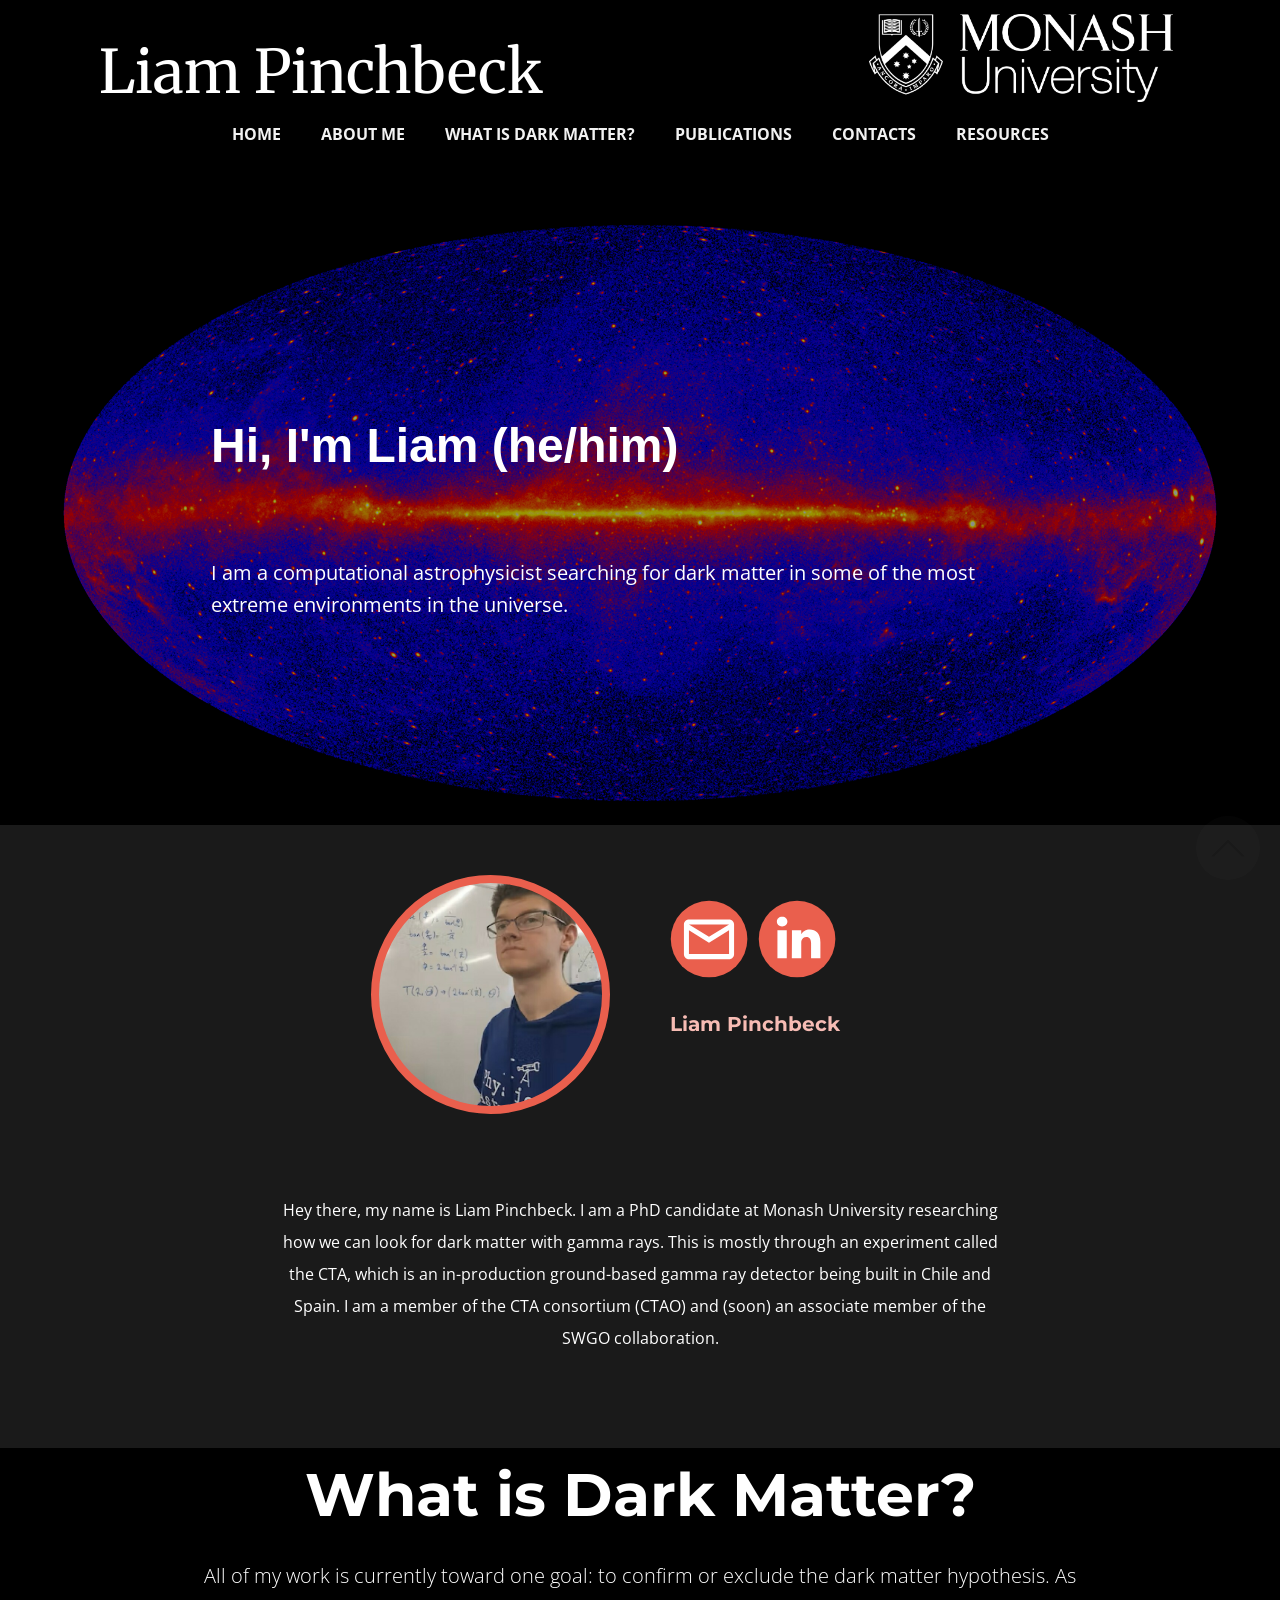
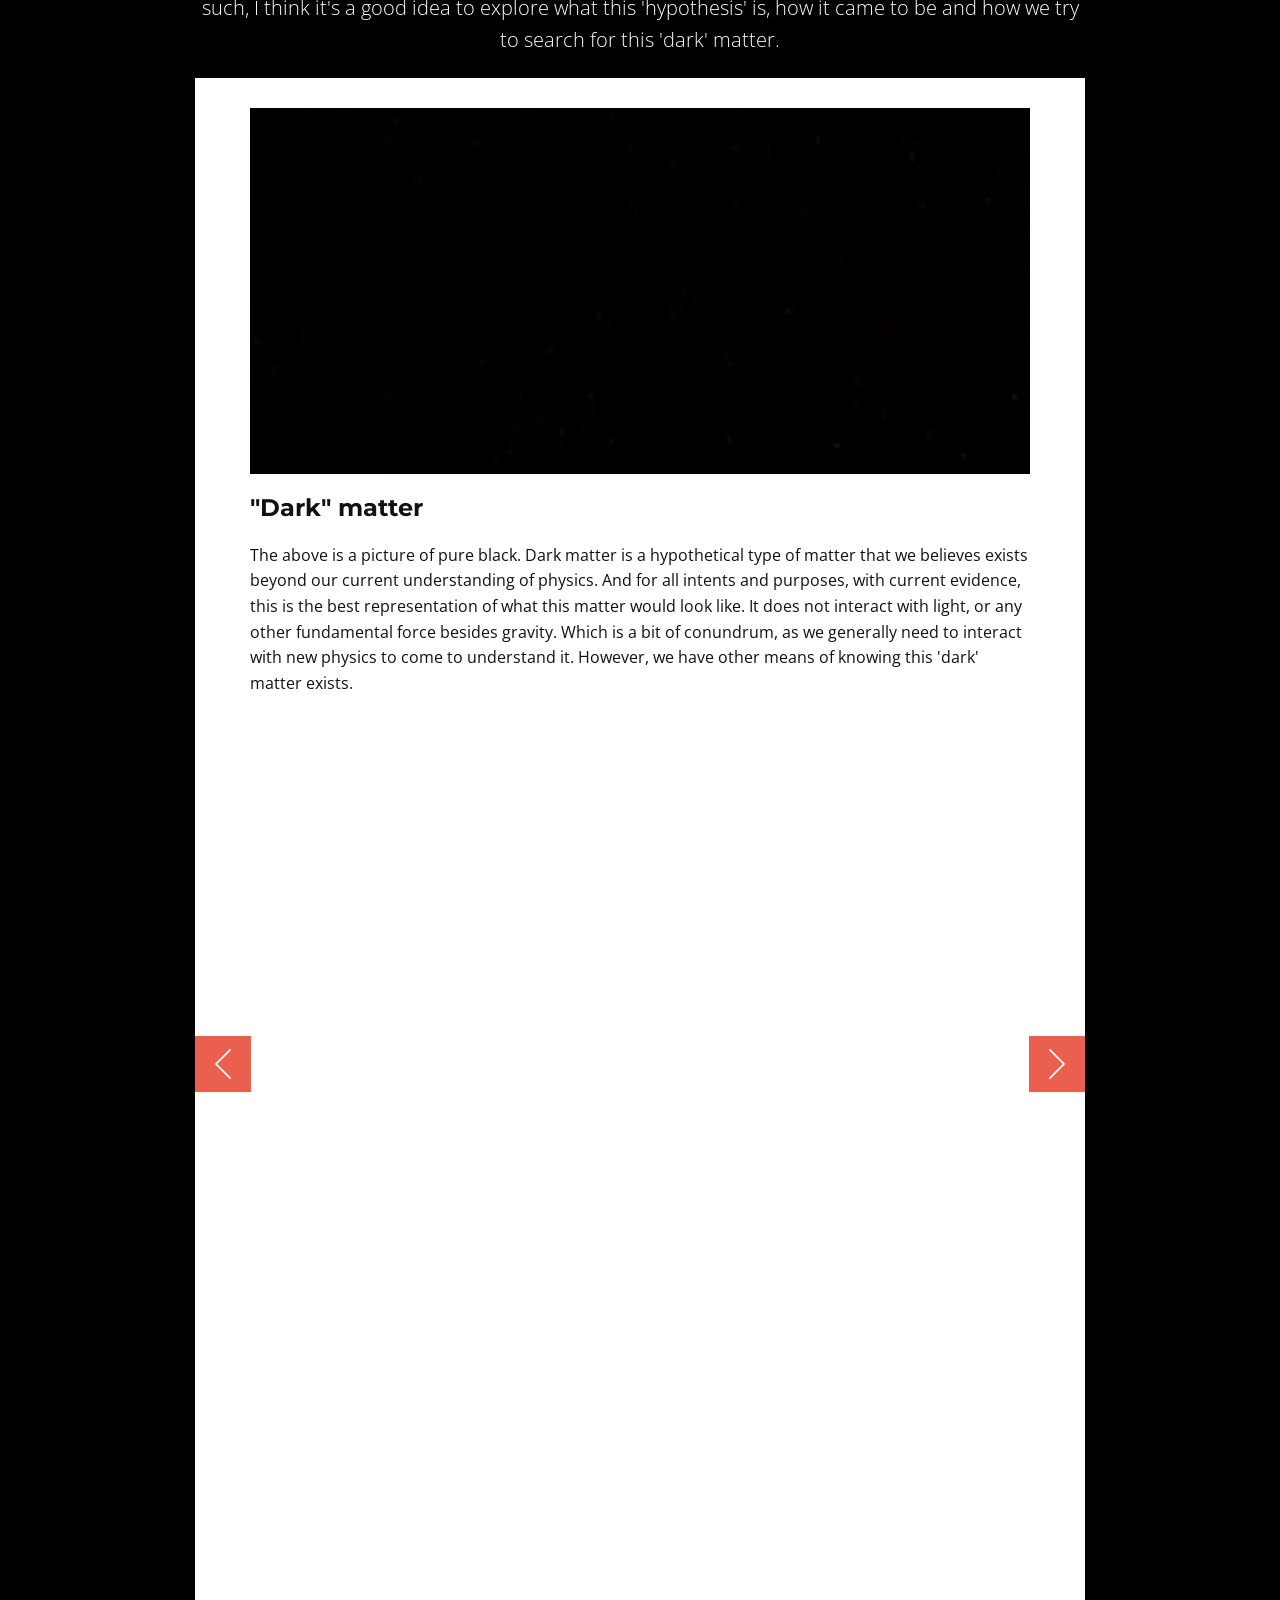
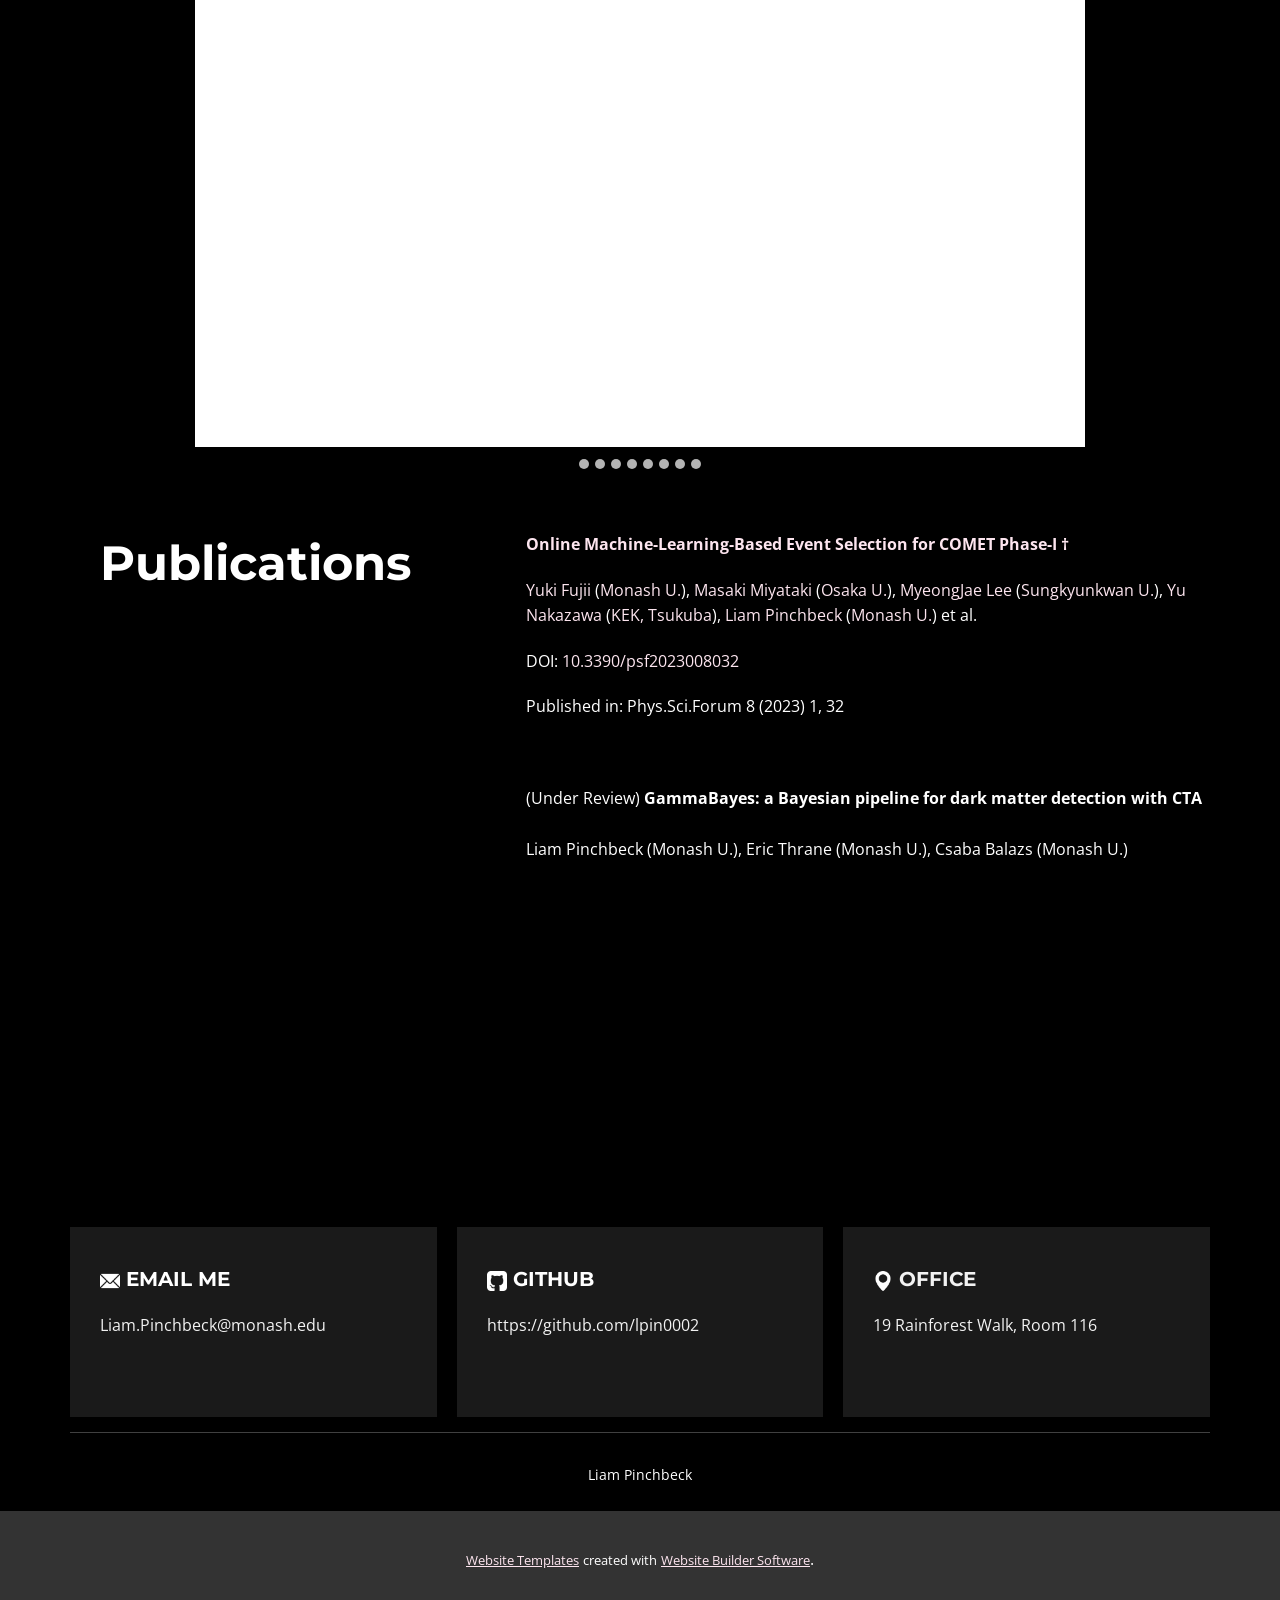
==== commit 0250c522: "Finished slides" ====
--- a/index.html
+++ b/index.html
@@ -9,7 +9,7 @@
 <link rel="stylesheet" href="Liam-Pinchbeck.css" media="screen">
     <script class="u-script" type="text/javascript" src="jquery-1.9.1.min.js" defer=""></script>
     <script class="u-script" type="text/javascript" src="nicepage.js" defer=""></script>
-    <meta name="generator" content="Nicepage 6.1.4, nicepage.com">
+    <meta name="generator" content="Nicepage 6.1.8, nicepage.com">
     <link id="u-theme-google-font" rel="stylesheet" href="https://fonts.googleapis.com/css?family=Montserrat:100,100i,200,200i,300,300i,400,400i,500,500i,600,600i,700,700i,800,800i,900,900i|Open+Sans:300,300i,400,400i,500,500i,600,600i,700,700i,800,800i">
     <link id="u-page-google-font" rel="stylesheet" href="https://fonts.googleapis.com/css?family=Montserrat:100,100i,200,200i,300,300i,400,400i,500,500i,600,600i,700,700i,800,800i,900,900i|Merriweather:300,300i,400,400i,700,700i,900,900i">
     
@@ -31,7 +31,7 @@
     <meta property="og:type" content="website">
     <link rel="canonical" href="/">
   <meta data-intl-tel-input-cdn-path="intlTelInput/"></head>
-  <body data-home-page="https://website6086346.nicepage.io/Liam-Pinchbeck.html?version=d1bd89c5-62f8-e663-c00f-efc87feb3b88" data-home-page-title="Liam Pinchbeck" data-path-to-root="./" data-include-products="false" class="u-body u-palette-2-base u-xl-mode" data-lang="en"><header class=" u-clearfix u-header u-section-row-container" id="sec-9f37"><div class="u-section-rows">
+  <body data-home-page="https://website6086346.nicepage.io/Liam-Pinchbeck.html?version=4401abe5-716c-6985-c395-2a7dc95374aa" data-home-page-title="Liam Pinchbeck" data-path-to-root="./" data-include-products="false" class="u-body u-palette-2-base u-xl-mode" data-lang="en"><header class=" u-clearfix u-header u-section-row-container" id="sec-9f37"><div class="u-section-rows">
         <div class="u-black u-section-row u-section-row-1" id="sec-71fa">
           <div class="u-clearfix u-sheet u-sheet-1">
             <img class="u-image u-image-contain u-image-default u-image-1" src="images/_Monash_White.jpg" alt="" data-image-width="4038" data-image-height="1171">
@@ -129,16 +129,17 @@
     <section class="u-align-center u-black u-clearfix u-section-3" id="carousel_6a9b">
       <div class="u-clearfix u-sheet u-sheet-1">
         <h2 class="u-text u-text-1">What is Dark Matter?</h2>
-        <p class="u-text u-text-2">All of my work is toward one goal: to confirm or exclude the dark matter hypothesis. As such, I think it's a good idea to explore what this 'hypothesis' is, how it came to be and how we try to search for this 'dark' matter.</p>
-        <div id="carousel-1dfe" data-interval="5000" data-u-ride="carousel" class="custom-expanded u-carousel u-slider u-slider-1">
+        <p class="u-text u-text-2">All of my work is currently toward one goal: to confirm or exclude the dark matter hypothesis. As such, I think it's a good idea to explore what this 'hypothesis' is, how it came to be and how we try to search for this 'dark' matter.</p>
+        <div id="carousel-88a0" data-interval="10250" data-u-ride="false" class="custom-expanded u-carousel u-carousel-duration-2500 u-slider u-slider-1" data-pause="false">
           <ol class="u-absolute-hcenter u-carousel-indicators u-carousel-indicators-1">
-            <li data-u-target="#carousel-1dfe" class="u-active u-grey-30 u-shape-circle" data-u-slide-to="0" style="width: 10px; height: 10px;"></li>
-            <li data-u-target="#carousel-1dfe" class="u-grey-30 u-shape-circle" data-u-slide-to="1" style="width: 10px; height: 10px;"></li>
-            <li data-u-target="#carousel-1dfe" class="u-grey-30 u-shape-circle" data-u-slide-to="2" style="width: 10px; height: 10px;"></li>
-            <li data-u-target="#carousel-1dfe" class="u-grey-30 u-shape-circle" data-u-slide-to="3" style="width: 10px; height: 10px;"></li>
-            <li data-u-target="#carousel-1dfe" class="u-grey-30 u-shape-circle" data-u-slide-to="4" style="width: 10px; height: 10px;"></li>
-            <li data-u-target="#carousel-1dfe" class="u-grey-30 u-shape-circle" data-u-slide-to="5" style="width: 10px; height: 10px;"></li>
-            <li data-u-target="#carousel-1dfe" class="u-grey-30 u-shape-circle" data-u-slide-to="6" style="width: 10px; height: 10px;"></li>
+            <li data-u-target="#carousel-88a0" class="u-active u-grey-30 u-shape-circle" data-u-slide-to="0" style="width: 10px; height: 10px;"></li>
+            <li data-u-target="#carousel-88a0" class="u-grey-30 u-shape-circle" data-u-slide-to="1" style="width: 10px; height: 10px;"></li>
+            <li data-u-target="#carousel-88a0" class="u-grey-30 u-shape-circle" data-u-slide-to="2" style="width: 10px; height: 10px;"></li>
+            <li data-u-target="#carousel-88a0" class="u-grey-30 u-shape-circle" data-u-slide-to="3" style="width: 10px; height: 10px;"></li>
+            <li data-u-target="#carousel-88a0" class="u-grey-30 u-shape-circle" data-u-slide-to="4" style="width: 10px; height: 10px;"></li>
+            <li data-u-target="#carousel-88a0" class="u-grey-30 u-shape-circle" data-u-slide-to="5" style="width: 10px; height: 10px;"></li>
+            <li data-u-target="#carousel-88a0" class="u-grey-30 u-shape-circle" data-u-slide-to="6" style="width: 10px; height: 10px;"></li>
+            <li data-u-target="#carousel-88a0" class="u-grey-30 u-shape-circle" data-u-slide-to="7" style="width: 10px; height: 10px;"></li>
           </ol>
           <div class="u-carousel-inner" role="listbox" style="">
             <div class="u-active u-carousel-item u-container-style u-slide u-white u-carousel-item-1">
@@ -153,31 +154,31 @@
                 <img class="u-expanded-width u-image u-image-default u-image-2" src="images/Rotation_curve_of_spiral_galaxy_Messier_33_Triangulum.png" alt="" data-image-width="1920" data-image-height="1080">
                 <h4 class="u-text u-text-5">Strange Paths</h4>
                 <p class="u-text u-text-6">One of the first anomalous observations that lead us to believe in the dark matter hypothesis are those of&nbsp;<i> galaxy rotation curves</i> .&nbsp;<br>
-                  <br>This is where you will need to help me out. Grab something like a string and attach it to a ball, rock, or whatever you want with good weight to it. (Alternatively, grab a friend!... literally). What I want you to do is to then start spinning it around. If you try to increase the speed of the thing you are spinning, the more force you have to exert (if you chose the friend option, please don't rip their arms out). Less force less velocity, you get it.&nbsp;<br>
-                  <br>Orbits of planets or galaxies are much the same, with a little fine tuning. The more massive a galaxy is for example, the more of a gravitational pull it exerts on the objects surrounding it at certain distances away from its centre. We can then relate this back to the velocities of the objects orbiting.&nbsp;<br>
-                  <br>If something is orbiting too slowly, it will fall into the centre, and too fast, it will escape the gravitational pull of the galaxy. Much like if you swung the object you chose to slowly it would simply drop and not spin well, or if you spun it fast enough to snap the connection between it and you (again, if you chose the friend option, this is something you shouldn't do . . . please).&nbsp;<br>
-                  <br>We can estimate this force exerted by the galaxy by the light or energy it emits, allowing us to estimate its mass and through Newton's laws, the force exerted on the objects. For more info on this, head on over to the Wikipedia page for the Tully-Fisher relation.<br>
+                  <br>This is where you will need to help me out. Grab something like a string and attach it to a ball, rock, or whatever you want with good weight to it. (Alternatively, grab a friend!... literally). What I want you to do is to then start spinning it around. If you try to increase the speed of the thing you are spinning, the more force you have to exert. Less force less velocity, you get it.&nbsp;<br>
+                  <br>Orbits of planets or galaxies are much the same, with a little fine tuning. The more massive a galaxy is, the more of a gravitational pull it exerts on the objects surrounding it. We can then relate this back to the velocities of the objects orbiting.&nbsp;<br>
+                  <br>If something is orbiting too slowly, it will fall into the centre, and if too fast, it will escape the gravitational pull of the galaxy. Much like if you swung the object you chose too slowly it would simply drop and not spin well, or if you spun it fast enough to snap the connection between it and you (if you chose the friend option, this is something you shouldn't do . . . please).&nbsp;<br>
+                  <br>We can estimate this force exerted by the galaxy through the light or energy it emits, allowing us to estimate its mass and through Newton's laws, the force exerted on the objects. For more info on this, head on over to the Wikipedia page for the Tully-Fisher relation.<br>
                   <br>What is strange is that in many galaxies, or galaxy clusters, such as the M33 galaxy shown above, we see that objects are rotating faster than we would expect. And not only that, the further away you go, the faster they become.<br>
-                  <br>This either means: 1. Our theory of gravity is wrong (hard, and complicated) or 2. There is some mass we aren't seeing (can be hard, but debatably simpler). The second option is taken as the first piece of evidence towards the dark matter hypothesis.
+                  <br>This means we need to fix something in our physical understanding of the situation, stemming from 1. Our theory of gravity is wrong (hard, and complicated) or 2. There is some mass we aren't seeing (can be hard, but debatably simpler). The second option is taken as the first piece towards the dark matter hypothesis.
                 </p>
               </div>
             </div>
             <div class="u-align-left u-carousel-item u-container-style u-slide u-white u-carousel-item-3">
               <div class="u-container-layout u-container-layout-3">
-                <p class="u-large-text u-text u-text-variant u-text-7">To me, the most convincing piece of evidence behind the dark matter hypothesis is that of the Bullet Cluster shown above. The Bullet Cluster is actually a <span style="font-style: italic;"> pair<span style="font-style: normal;"></span>
-                  </span>&nbsp;of colliding galaxies clusters, a cluster of clusters is still a cluster. The red shading represents hot gas, or normal matter, which we know through observations of X-rays. However, through gravitational lensing we know that there are separate areas, shaded in blue, that have mass, but cannot be normal matter. This is because it is not luminous (not observations of light) and the different areas exhibit different behaviours through their mass distributions.&nbsp;<br>
-                  <br>One can see that the red shading vaguely looks like two collections of hot has have collided (the name 'bullet' comes from the right area that vaguely looks like a bullet). With the mass distributions flattened slightly or at least not visibly spherical like we expect most stable gas distributions.<br>
-                  <br>The blue shading does not exhibit this behaviour. If you have another look at the blue shaded areas again you can actually see that they approximately circular. Almost like the mass distributions phased through each other. The overall mass of these areas and this behaviour lead us to believe that the blue areas are made of dark matter. As I talked about before, dark matter's main behaviour is that it doesn't interact with normal matter beyond gravitational effects, so the dark matter can't 'hit' the normal matter. This behaviour would manifest as shown in the above figure.&nbsp;<br>
-                  <br>The second possibility for the strange galaxy rotation observations from the previous slide, of modified gravity, has a much harder time trying to explain these observations. So hard, that many people simply invoke Occam's razor and no longer consider it (like me).
-                </p>
                 <div class="data-layout-selected u-clearfix u-expanded-width u-gutter-30 u-layout-wrap u-layout-wrap-1">
                   <div class="u-gutter-0 u-layout" style="">
                     <div class="u-layout-row" style="">
                       <div class="u-align-left u-container-style u-layout-cell u-size-60 u-layout-cell-1">
-                        <div class="u-container-layout u-valign-top u-container-layout-4">
+                        <div class="u-container-layout u-container-layout-4">
                           <img class="u-expanded-width u-image u-image-default u-image-3" src="images/The_Bullet_Cluster.jpg" alt="" data-image-width="3000" data-image-height="2168">
-                          <h4 class="u-text u-text-8">Guns and Gravity<br>
+                          <h4 class="u-text u-text-7">Guns and Gravity<br>
                           </h4>
+                          <p class="u-large-text u-text u-text-variant u-text-8">To me, the most convincing pieces of evidence behind the dark matter hypothesis are of the Bullet Cluster shown above. The Bullet Cluster is actually a <span style="font-style: italic;"> pair<span style="font-style: normal;"></span>
+                            </span>&nbsp;of colliding galaxies clusters, a cluster of clusters is still a cluster. The red shading represents hot gas, or normal matter, which we know through observations of X-rays. However, through gravitational lensing we know that there are separate areas, shaded in blue, that have mass, but cannot be normal matter. This is because they are not luminous (no observations of light) and the different areas exhibit different behaviours through their mass distributions.&nbsp;<br>
+                            <br>One can see that the red shading vaguely looks like two collections of hot has have collided (the name 'bullet' comes from the right area that vaguely looks like a bullet). With the mass distributions flattened slightly or at least not visibly spherical like we expect most stable gas distributions.<br>
+                            <br>The blue shading does not exhibit this behaviour. If you have another look at the blue shaded areas you can actually see that they approximately circular. Almost like the mass distributions phased through each other. The overall mass of these areas and this behaviour lead us to believe that the blue areas are made of dark matter. As I talked about before, dark matter's main behaviour is that it doesn't interact with normal matter beyond gravitational effects, so the dark matter can't 'hit' the normal matter. This behaviour would manifest as shown in the above figure.&nbsp;<br>
+                            <br>The second possibility for the strange galaxy rotation observations from the previous slide, of modified gravity, has a much harder time trying to explain these observations. So hard, that many people simply invoke Occam's razor and no longer consider it (like me).
+                          </p>
                         </div>
                       </div>
                     </div>
@@ -190,11 +191,13 @@
                 <img class="custom-expanded u-image u-image-default u-image-4" src="images/ScreenShot2021-02-03at11.18.39PM.png" alt="" data-image-width="421" data-image-height="222">
                 <h4 class="u-text u-text-9">The time for coming together and exploding / Shake it, break it or make it</h4>
                 <p class="u-text u-text-10"> Now that we are almost certain that dark matter exists ... we want to actually figure out what it is! Within the dark matter physics community we commonly refer to the different proposed methods of more directly observing dark matter as: shake it, break it or make it.<br>
-                  <br>The 'shake it' method refers to assuming that dark matter interacts with normal (or standard model) matter, just extremely weakly. The 'shake it' refers to the fact that this method tries to observe movement, or 'shakes', in normal matter due to collisions with dark matter. The more scientific name for this approach is called&nbsp;<i></i><b><i> Direct Detection</i></b> . This method, if its&nbsp;assumptions are correct, would mainly look at the physics of the interaction between dark matter and normal matter. An experiment called DAMA/LIBRA has actually reported a detection of a signal through this method. However, no other experiment has replicated this result, and other experiments that are more sensitive to this kind of signal have not reported a detection. This means that if the result were true, then dark matter must interact differently with the matter that the experiment is using as a target (the matter that the dark matter is hitting) than with the targets of the other experiments. There is work being done trying to replicate the exact conditions of this experiment with additional detectors to see whether the result is due to some other physics that were not previously accounted for.<br>
+                  <br>The 'shake it' method refers to assuming that dark matter interacts with normal (or standard model) matter, just extremely weakly. The 'shake it' refers to the fact that this method tries to observe movement, or 'shakes', in normal matter due to collisions with dark matter. The more scientific name for this approach is called&nbsp;<i></i><b><i> Direct Detection</i></b> . This method, if its&nbsp;assumptions are correct, would mainly look at the physics of the interaction between dark matter and normal matter.&nbsp;<br>
+                  <br>An experiment called DAMA/LIBRA has actually reported a detection of a signal through this method. However, no other experiment has replicated this result, and other experiments that are more sensitive to this kind of signal have not reported a detection. This means that if the result were true, then dark matter must interact differently with the matter that the experiment is using as a target (the matter that the dark matter is hitting) than with the targets of the other experiments. There is work being done trying to replicate the exact conditions of this experiment with additional detectors to see whether the result is due to some other physics that were not previously accounted for.<br>
                   <br>The 'make it' method refers to <span style="font-style: italic;">
                     <span style="font-weight: 700;"> C</span>
                   </span>
-                  <span style="font-style: italic; font-weight: 700;">ollider Searches</span> where particle colliders, such as CERN, try to smash normal matter together and somehow produce dark matter (hence the 'make'). This method could probe many different parts of the models trying to explain dark matter while also controlling other variables that could impact results such as contaminating particles that come from outside the collider. The only real downside to this method is that many dark matter models require relatively 'heavy' dark matter. And, if you remember the good ol' E=mc^2 relation, this would require lots of energy. Currently, even CERN cannot probe some relevant areas of the dark matter parameter space due to these constraints. However, there are plans to expand allowing physicists to smash together the particles with even more energy than before to potentially explore these regions.<br>
+                  <span style="font-style: italic; font-weight: 700;">ollider Searches</span> where particle colliders, such as CERN, try to smash normal matter together and somehow produce dark matter (hence the 'make'). This method could probe many different parts of the models trying to explain dark matter while also controlling other variables that could impact results such as contaminating particles that come from outside the collider.&nbsp;<br>
+                  <br>The only real 'downside' to this method is that many dark matter models require relatively 'heavy' dark matter. And, if you remember the good ol' E=mc^2 relation, this would require lots of energy. Currently, even CERN cannot probe some relevant areas of the dark matter parameter space due to these constraints. However, there are plans to expand the collider, allowing physicists to smash together the particles with even more energy than before to potentially explore these regions.<br>
                   <br>The figure above is related to the final method, the 'break it' or&nbsp;<span style="font-style: italic;">
                     <span style="font-weight: 700;">
                       <span style="font-style: normal;">
@@ -207,11 +210,15 @@
                         <span style="font-weight: 400;"> method</span>
                       </span>
                       <span style="font-style: normal;">
-                        <span style="font-weight: 400;"> . What this method assumes, is that dark matter has an anti-particle (as does every particle we know of) and when these particles come together they temporarily become a normal particle, such as the Higgs boson, which then turns into more normal, or standard model, particles. These particles are then within our general realm of understanding, thus we can observe them<span style="font-style: italic;"> and potentially relate them back to the dark matter itself. <span style="font-style: normal;">One typical way we think this happens is that dark matter</span>&nbsp;
-                          </span>
+                        <span style="font-weight: 400;"> . What this method assumes, is that dark matter has an anti-particle (as does every particle we know of) and sometimes these particles come together and temporarily become a normal particle, such as the Higgs boson, which then turns into more normal, or standard model, particles. These particles are then within our general realm of understanding, thus we can observe them<span style="font-style: italic;"> and potentially relate them back to the dark matter itself.&nbsp;</span>
                         </span>
                       </span>
                     </span>
+                  </span>
+                  <br>
+                  <br>
+                  <span style="font-style: italic;">
+                    <span style="font-style: normal;">One typical way we think this happens is that dark matter</span>&nbsp;
                   </span>annihilates, turns into a Higgs boson, this Higgs boson then turns into&nbsp;<i> standard model</i> (normal) particles, which then decay or through various other processes turn into light. But, because the dark matter is presumed to be relatively large (for the smarties in the room, I presume that we are searching for WIMPs) , this light is categorised as&nbsp;<span style="font-style: italic;">
                     <span style="text-decoration: underline !important;"> gamma rays.<span style="font-style: normal;"></span>
                     </span>
@@ -226,26 +233,61 @@
               <div class="u-container-layout u-container-layout-6">
                 <img class="u-expanded-width u-image u-image-5" src="images/Electromagnetic-Spectrum-1024x683.png" data-image-width="1024" data-image-height="683">
                 <h4 class="u-text u-text-11">Lights, cameras, active galactic nuclei</h4>
+                <p class="u-text u-text-12">Gamma rays are a categorisation of light that is above X-rays and beyond. From the above info graphic you can see that the temperature required to produce this light is ridiculously large. As such, we generally presume gamma rays are produced non-thermally, meaning their production is not dependent on temperature.<br>
+                  <br>There are many standard model objects that produce these gamma rays. You may be familiar with the Hulk who was irradiated with these gamma rays from radiation, which is another name for the decay of radioactive particles. But, we are not looking at terrestrial sources.<br>
+                  <br>Astrophysical sources of gamma rays include: pulsars, pulsar wind nebulae, quasars, binary systems (containing an interacting compact object and massive star) and (shell-type) supernova remnants. These sources produce relativistic (really fast) particles, which are presumed to typically come from a process called diffuse shock acceleration.&nbsp;<br>
+                  <br>This process is similar to the 'Go' square in Monopoly, except this square is the front of a shock wave within these astrophysical objects, and instead of money the currency is energy. Every time charged particles cross over this wave they gain a little bit of energy/speed, and they are bouncing back and forth gaining more and more energy, until they escape.&nbsp;<br>
+                  <br>These charged particles then produce the majority of astrophysical gamma rays through four mechanisms.<br>
+                  <br>1. Pion decay - Accelerated protons from the objects collide with atomic nuclei producing pions (pairs of quarks). Some of these pions are called&nbsp;<i> neutral pions,&nbsp;</i> which are particle and anti-particle pairs (typically up and anti-up quarks or down and anti-down quarks). The decay of these neutral pions, or annihilation of quarks, produces gamma rays.<br>
+                  <br>2. Synchotron - Accelerated electrons from the objects can pass through magnetic fields, that accelerate them. And accelerated charged particles produce photons (gamma rays). When the electrons in this kind of process are relativistic the radiation/photons emitted is called synchrotron radiation.<br>
+                  <br>3. Bremsstrahlung - Similar to the previous process, the gamma rays in this process are due to accelerating electrons, but the acceleration is due to scattering with atomic nuclei.<br>
+                  <br>4. Finally, and possibly the weirdest, is the production of gamma rays through Inverse-Compton Scattering. This is where a relativistic electron (in our case from shock acceleration) scatters with a photon and gives some of its energy to the photon. If the electron has enough initial energy, the "up" scattered photon is a gamma ray.<br>
+                  <br>So many things and processes produce gamma rays, possibly with dark matter annihilation. One could say that most of my job is to try and disentangle the gamma rays produced from these sources to those produced from dark matter. However, this is not the only thing we have to consider, we also have to think about what is actually&nbsp;<span style="font-style: italic;"> detecting<span style="font-style: normal;"> these gamma rays.</span>
+                  </span>
+                </p>
               </div>
             </div>
             <div class="u-carousel-item u-container-style u-slide u-white u-carousel-item-6">
               <div class="u-container-layout u-container-layout-7">
                 <img class="custom-expanded u-image u-image-6" src="images/maxresdefault.jpg" data-image-width="1280" data-image-height="720">
                 <img class="u-image u-image-default u-image-7" src="images/Cherenkov-radiation.jpg" alt="" data-image-width="1024" data-image-height="795">
-                <h4 class="u-text u-text-12">Nuclear reactors and phony actors</h4>
-                <p class="u-text u-text-13"> Lorem ipsum dolor sit amet, consectetur adipiscing elit, sed do eiusmod tempor incididunt ut labore et dolore magna.</p>
+                <h4 class="u-text u-text-13">Nuclear reactors and phony actors</h4>
+                <p class="u-text u-text-14"> There are broadly two types of gamma ray detectors: satellite detectors and ground-based detectors.&nbsp;<br>
+                  <br>I will not say much about satellite detectors as I do not directly deal with them. I will say, that as in the name, these detectors are satellites (in space) and that the very nice image of the galactic plane I put behind my one sentence introduction is from a detector called Fermi-LAT over the span of 12 years.<br>
+                  <br>Ground-based detectors, as in the name, are gamma ray detectors on the ground. But the funny thing is, gamma rays don't reach the Earth's surface . . . so how do these detectors work?<br>
+                  <br>
+                  <br>When gamma rays hit the atmosphere they split and produce a pair of an electron and anti-electron, but due to interactions with the atmosphere these particles produce photons/Bremsstrahlung radiation (the same as one from the previous slide). These photons still have a lot of energy so the process repeats itself producing a 'shower' of electrons and photons. This is partially depicted in the top right figure of this slide.<br>
+                  <br>The charged particles can then be travelling faster than even light in the atmosphere. This produces a phenomenon called Cherenkov radiation. This radiation is pretty much a shock wave in electromagnetic waves in almost the same way a sonic boom is a shock wave in sound waves.&nbsp;<br>
+                  <br>This Cherenkov radiation is a bright blue colour (shown in the context of a nuclear reactor on the top left image) that only lasts for a few nanoseconds. Ground-based Cherenkov detectors capture images of this light and from the intensity and spread of the light they can figure out the energy of the gamma ray and direction it came from (sky position).<br>
+                  <br>One of the main backgrounds that one has to consider in this kind of search is the fact that gamma rays are not the only cosmic rays/particles that initiate the showers and produce the Cherenkov radiation. In fact, this background is one of the reasons that gamma-ray astronomy took a while to start as opposed to other telescope strategies like radio or optical. Hard to come to any conclusions on a signal if you can't find one above the noise.&nbsp;<br>
+                  <br>However, we can roughly distinguish many of these showers as they have a slightly different shape than those initiated by gamma rays. This is the main point of the top-right figure. The left shower was initiated by a gamma ray and right by a relativistic hadron hitting the atmosphere.<br>
+                  <br>
+                  <br>
+                </p>
               </div>
             </div>
             <div class="u-carousel-item u-container-style u-slide u-white u-carousel-item-7">
-              <div class="u-container-layout u-container-layout-8">
+              <div class="u-container-layout u-valign-bottom u-container-layout-8">
                 <img class="u-expanded-width u-image u-image-default u-image-8" src="images/Fermi_144-month_Fermi_all-sky_hammer_2160x1080.png" alt="" data-image-width="2160" data-image-height="1080">
-                <h4 class="u-text u-text-14"> Decoding the Cosmic Light Show</h4>
-                <p class="u-text u-text-15"> Lorem ipsum dolor sit amet, consectetur adipiscing elit, sed do eiusmod tempor incididunt ut labore et dolore magna.<br>
-                </p>
-              </div>
-            </div>
-          </div>
-          <a class="u-absolute-vcenter u-carousel-control u-carousel-control-prev u-palette-2-base u-spacing-13 u-text-body-alt-color u-text-hover-white u-carousel-control-1" href="#carousel-1dfe" role="button" data-u-slide="prev">
+                <h4 class="u-text u-text-15"> Decoding the Cosmic Light Show</h4>
+                <p class="u-text u-text-16"> I essence, what I do is to create software that takes in all of the available gamma ray data, the data of the instrument and models for dark matter and the backgrounds I talked about (non dark matter sources and the misidentification of other particles for gamma rays). Then it combines all this information to try to infer on dark matter properties, distinguishing data originating from it to the data of other sources which make up the vast majority of the image above.<br>
+                </p>
+              </div>
+            </div>
+            <div class="u-align-left u-carousel-item u-container-style u-slide u-white u-carousel-item-8">
+              <div class="u-container-layout u-container-layout-9">
+                <img class="u-expanded-width u-image u-image-9" src="images/Fermi_144-month_Fermi_all-sky_hammer_2160x1080.png" data-image-width="2160" data-image-height="1080">
+                <h4 class="u-text u-text-17"> Decoding the Cosmic Light Show</h4>
+                <p class="u-text u-text-18"> I essence, what I do is to create software that takes in&nbsp;<br>- all of the available gamma ray data,&nbsp;<br>- the data of the instrument,<br>- models for dark matter and&nbsp;<br>- the backgrounds I talked about (non dark matter sources and the misidentification of other particles for gamma rays).&nbsp;<br>
+                  <br>The software combines all this information to try to infer on dark matter properties, distinguishing data originating from it to the data of other sources, which make up the vast majority of the image above. In hopes to either understand this particle, or to exclude the various hypotheses that have been introduced to explain it.<br>
+                  <br>
+                  <br>
+                  <br>
+                </p>
+              </div>
+            </div>
+          </div>
+          <a class="u-absolute-vcenter u-carousel-control u-carousel-control-prev u-palette-2-base u-spacing-13 u-text-body-alt-color u-text-hover-white u-carousel-control-1" href="#carousel-88a0" role="button" data-u-slide="prev">
             <span aria-hidden="true">
               <svg viewBox="0 0 477.175 477.175"><path d="M145.188,238.575l215.5-215.5c5.3-5.3,5.3-13.8,0-19.1s-13.8-5.3-19.1,0l-225.1,225.1c-5.3,5.3-5.3,13.8,0,19.1l225.1,225
 		c2.6,2.6,6.1,4,9.5,4s6.9-1.3,9.5-4c5.3-5.3,5.3-13.8,0-19.1L145.188,238.575z"></path></svg>
@@ -255,7 +297,7 @@
 		c2.6,2.6,6.1,4,9.5,4s6.9-1.3,9.5-4c5.3-5.3,5.3-13.8,0-19.1L145.188,238.575z"></path></svg>
             </span>
           </a>
-          <a class="u-absolute-vcenter u-carousel-control u-carousel-control-next u-palette-2-base u-spacing-13 u-text-body-alt-color u-text-hover-white u-carousel-control-2" href="#carousel-1dfe" role="button" data-u-slide="next">
+          <a class="u-absolute-vcenter u-carousel-control u-carousel-control-next u-palette-2-base u-spacing-13 u-text-body-alt-color u-text-hover-white u-carousel-control-2" href="#carousel-88a0" role="button" data-u-slide="next">
             <span aria-hidden="true">
               <svg viewBox="0 0 477.175 477.175"><path d="M360.731,229.075l-225.1-225.1c-5.3-5.3-13.8-5.3-19.1,0s-5.3,13.8,0,19.1l215.5,215.5l-215.5,215.5
 		c-5.3,5.3-5.3,13.8,0,19.1c2.6,2.6,6.1,4,9.5,4c3.4,0,6.9-1.3,9.5-4l225.1-225.1C365.931,242.875,365.931,234.275,360.731,229.075z"></path></svg>
@@ -296,7 +338,7 @@
                   <br>
                   <p></p>
                   <p class="u-text u-text-4">
-                    <a class="u-border-none u-btn u-button-link u-button-style u-none u-text-active-custom-color-2 u-text-body-alt-color u-text-hover-palette-2-base u-btn-1" data-href="https://github.com/lpin0002/GammaBayes" data-target="_blank">(Under Review) <span style="font-weight: 700;">GammaBayes: a Bayesian pipeline for dark matter detection with CTA using GammaPy</span>
+                    <a class="u-border-none u-btn u-button-link u-button-style u-none u-text-active-custom-color-2 u-text-body-alt-color u-text-hover-palette-2-base u-btn-1" data-href="https://github.com/lpin0002/GammaBayes" data-target="_blank">(Under Review) <span style="font-weight: 700;">GammaBayes: a Bayesian pipeline for dark matter detection with CTA&nbsp;</span>
                       <br>
                       <br>Liam Pinchbeck (Monash U.), Eric Thrane (Monash U.), Csaba Balazs (Monash U.)
                     </a>
--- a/Liam-Pinchbeck.css
+++ b/Liam-Pinchbeck.css
@@ -210,7 +210,7 @@
 }
 
 .u-section-3 .u-sheet-1 {
-  min-height: 2345px;
+  min-height: 2032px;
 }
 
 .u-section-3 .u-text-1 {
@@ -228,11 +228,10 @@
 }
 
 .u-section-3 .u-slider-1 {
-  min-height: 2083px;
+  min-height: 1972px;
   height: auto;
-  box-shadow: 0 0 8px 0 rgba(128,128,128,1);
   width: 890px;
-  margin: 22px auto 32px;
+  margin: 22px auto -3px;
 }
 
 .u-section-3 .u-carousel-indicators-1 {
@@ -301,33 +300,33 @@
   padding: 0;
 }
 
+.u-section-3 .u-layout-wrap-1 {
+  margin-top: 70px;
+  margin-bottom: 0;
+}
+
+.u-section-3 .u-layout-cell-1 {
+  min-height: 1217px;
+}
+
+.u-section-3 .u-container-layout-4 {
+  padding: 0;
+}
+
+.u-section-3 .u-image-3 {
+  height: 397px;
+  margin-top: -25px;
+  margin-bottom: 0;
+}
+
 .u-section-3 .u-text-7 {
+  margin: 14px 101px 0 59px;
+}
+
+.u-section-3 .u-text-8 {
   font-size: 1rem;
   line-height: 2.2;
-  margin: 625px 59px 0 57px;
-}
-
-.u-section-3 .u-layout-wrap-1 {
-  margin-top: -1351px;
-  margin-bottom: 164px;
-}
-
-.u-section-3 .u-layout-cell-1 {
-  min-height: 1217px;
-}
-
-.u-section-3 .u-container-layout-4 {
-  padding: 0;
-}
-
-.u-section-3 .u-image-3 {
-  height: 517px;
-  margin-top: 0;
-  margin-bottom: 0;
-}
-
-.u-section-3 .u-text-8 {
-  margin: 14px 102px 0 58px;
+  margin: 71px 59px -68px;
 }
 
 .u-section-3 .u-carousel-item-4 {
@@ -360,17 +359,23 @@
 }
 
 .u-section-3 .u-container-layout-6 {
-  padding: 40px 0 45px;
+  padding: 40px 0 30px;
 }
 
 .u-section-3 .u-image-5 {
-  height: 559px;
-  margin-top: 21px;
+  height: 544px;
+  margin-top: 15px;
   margin-bottom: 0;
 }
 
 .u-section-3 .u-text-11 {
-  margin: 14px 101px 0 59px;
+  margin: 20px 101px 0 59px;
+}
+
+.u-section-3 .u-text-12 {
+  margin-left: 59px;
+  margin-right: 101px;
+  margin-bottom: 0;
 }
 
 .u-section-3 .u-carousel-item-6 {
@@ -384,30 +389,28 @@
 }
 
 .u-section-3 .u-image-6 {
-  height: 343px;
+  height: 344px;
   width: 570px;
-  margin: 57px -193px 0 auto;
+  margin: 57px -180px 0 auto;
 }
 
 .u-section-3 .u-image-7 {
   width: 388px;
   height: 344px;
-  margin: -343px auto 0 0;
-}
-
-.u-section-3 .u-text-12 {
+  margin: -344px auto 0 0;
+}
+
+.u-section-3 .u-text-13 {
   margin: 31px 221px 0 57px;
 }
 
-.u-section-3 .u-text-13 {
-  margin-left: 57px;
-  margin-right: 221px;
-  margin-bottom: 0;
+.u-section-3 .u-text-14 {
+  margin: 20px 57px 0;
 }
 
 .u-section-3 .u-carousel-item-7 {
   margin-top: 0;
-  margin-bottom: 0;
+  margin-bottom: 1302px;
 }
 
 .u-section-3 .u-container-layout-8 {
@@ -416,18 +419,40 @@
 
 .u-section-3 .u-image-8 {
   height: 420px;
-  margin-top: 45px;
-  margin-bottom: 0;
-}
-
-.u-section-3 .u-text-14 {
+  margin-top: 0;
+  margin-bottom: 0;
+}
+
+.u-section-3 .u-text-15 {
   margin: 32px 90px 0 45px;
 }
 
-.u-section-3 .u-text-15 {
-  margin-left: 45px;
-  margin-right: 90px;
-  margin-bottom: 0;
+.u-section-3 .u-text-16 {
+  margin: 20px 90px 0 45px;
+}
+
+.u-section-3 .u-carousel-item-8 {
+  margin-top: 0;
+  margin-bottom: 0;
+  background-image: none;
+}
+
+.u-section-3 .u-container-layout-9 {
+  padding: 40px 0 30px;
+}
+
+.u-section-3 .u-image-9 {
+  height: 432px;
+  margin-top: 15px;
+  margin-bottom: 0;
+}
+
+.u-section-3 .u-text-17 {
+  margin: 20px 101px 0 59px;
+}
+
+.u-section-3 .u-text-18 {
+  margin: 20px 59px 0;
 }
 
 .u-section-3 .u-carousel-control-1 {
@@ -467,22 +492,22 @@
     margin-right: 0;
   }
 
-  .u-section-3 .u-text-7 {
-    margin-right: 0;
-    margin-left: 0;
-  }
-
   .u-section-3 .u-layout-cell-1 {
     min-height: 577px;
   }
 
   .u-section-3 .u-image-3 {
-    height: 426px;
+    height: 327px;
+  }
+
+  .u-section-3 .u-text-7 {
+    margin-right: 0;
+    margin-left: 0;
   }
 
   .u-section-3 .u-text-8 {
-    margin-right: 0;
-    margin-left: 0;
+    margin-left: 0;
+    margin-right: 0;
   }
 
   .u-section-3 .u-text-9 {
@@ -504,30 +529,49 @@
     margin-right: 0;
   }
 
+  .u-section-3 .u-text-12 {
+    margin-left: 0;
+    margin-right: 0;
+  }
+
   .u-section-3 .u-image-6 {
     inset: auto;
   }
 
-  .u-section-3 .u-text-12 {
+  .u-section-3 .u-text-13 {
     margin-right: 78px;
     margin-left: 0;
   }
 
-  .u-section-3 .u-text-13 {
-    margin-left: 0;
-    margin-right: 78px;
+  .u-section-3 .u-text-14 {
+    margin-left: 0;
+    margin-right: 0;
   }
 
   .u-section-3 .u-image-8 {
     height: 442px;
   }
 
-  .u-section-3 .u-text-14 {
-    margin-right: 0;
-    margin-left: 0;
-  }
-
   .u-section-3 .u-text-15 {
+    margin-right: 0;
+    margin-left: 0;
+  }
+
+  .u-section-3 .u-text-16 {
+    margin-left: 0;
+    margin-right: 0;
+  }
+
+  .u-section-3 .u-image-9 {
+    inset: auto;
+  }
+
+  .u-section-3 .u-text-17 {
+    margin-left: 0;
+    margin-right: 0;
+  }
+
+  .u-section-3 .u-text-18 {
     margin-left: 0;
     margin-right: 0;
   }
@@ -547,7 +591,7 @@
   }
 
   .u-section-3 .u-slider-1 {
-    min-height: 1974px;
+    min-height: 1863px;
     width: 720px;
   }
 
@@ -574,7 +618,7 @@
   }
 
   .u-section-3 .u-image-3 {
-    height: 326px;
+    height: 250px;
   }
 
   .u-section-3 .u-image-4 {
@@ -585,11 +629,9 @@
   }
 
   .u-section-3 .u-container-layout-6 {
-    padding: 30px 80px;
-  }
-
-  .u-section-3 .u-text-12 {
-    margin-right: 0;
+    padding-top: 30px;
+    padding-left: 80px;
+    padding-right: 80px;
   }
 
   .u-section-3 .u-text-13 {
@@ -598,6 +640,12 @@
 
   .u-section-3 .u-image-8 {
     height: 420px;
+  }
+
+  .u-section-3 .u-container-layout-9 {
+    padding-top: 30px;
+    padding-left: 80px;
+    padding-right: 80px;
   }
 }
 
@@ -616,7 +664,7 @@
   }
 
   .u-section-3 .u-slider-1 {
-    min-height: 1899px;
+    min-height: 1788px;
     width: 540px;
   }
 
@@ -644,7 +692,7 @@
   }
 
   .u-section-3 .u-image-3 {
-    height: 245px;
+    height: 188px;
   }
 
   .u-section-3 .u-image-4 {
@@ -656,6 +704,11 @@
     padding-left: 70px;
     padding-right: 70px;
   }
+
+  .u-section-3 .u-container-layout-9 {
+    padding-left: 70px;
+    padding-right: 70px;
+  }
 }
 
 @media (max-width: 575px) {
@@ -673,7 +726,7 @@
   }
 
   .u-section-3 .u-slider-1 {
-    min-height: 1718px;
+    min-height: 1606px;
     width: 340px;
   }
 
@@ -697,7 +750,7 @@
   }
 
   .u-section-3 .u-image-3 {
-    height: 154px;
+    height: 118px;
   }
 
   .u-section-3 .u-image-4 {
@@ -720,6 +773,11 @@
     width: 340px;
     height: 301px;
     margin-top: -354px;
+  }
+
+  .u-section-3 .u-container-layout-9 {
+    padding-left: 20px;
+    padding-right: 20px;
   }
 } .u-section-4 {
   background-image: none;
